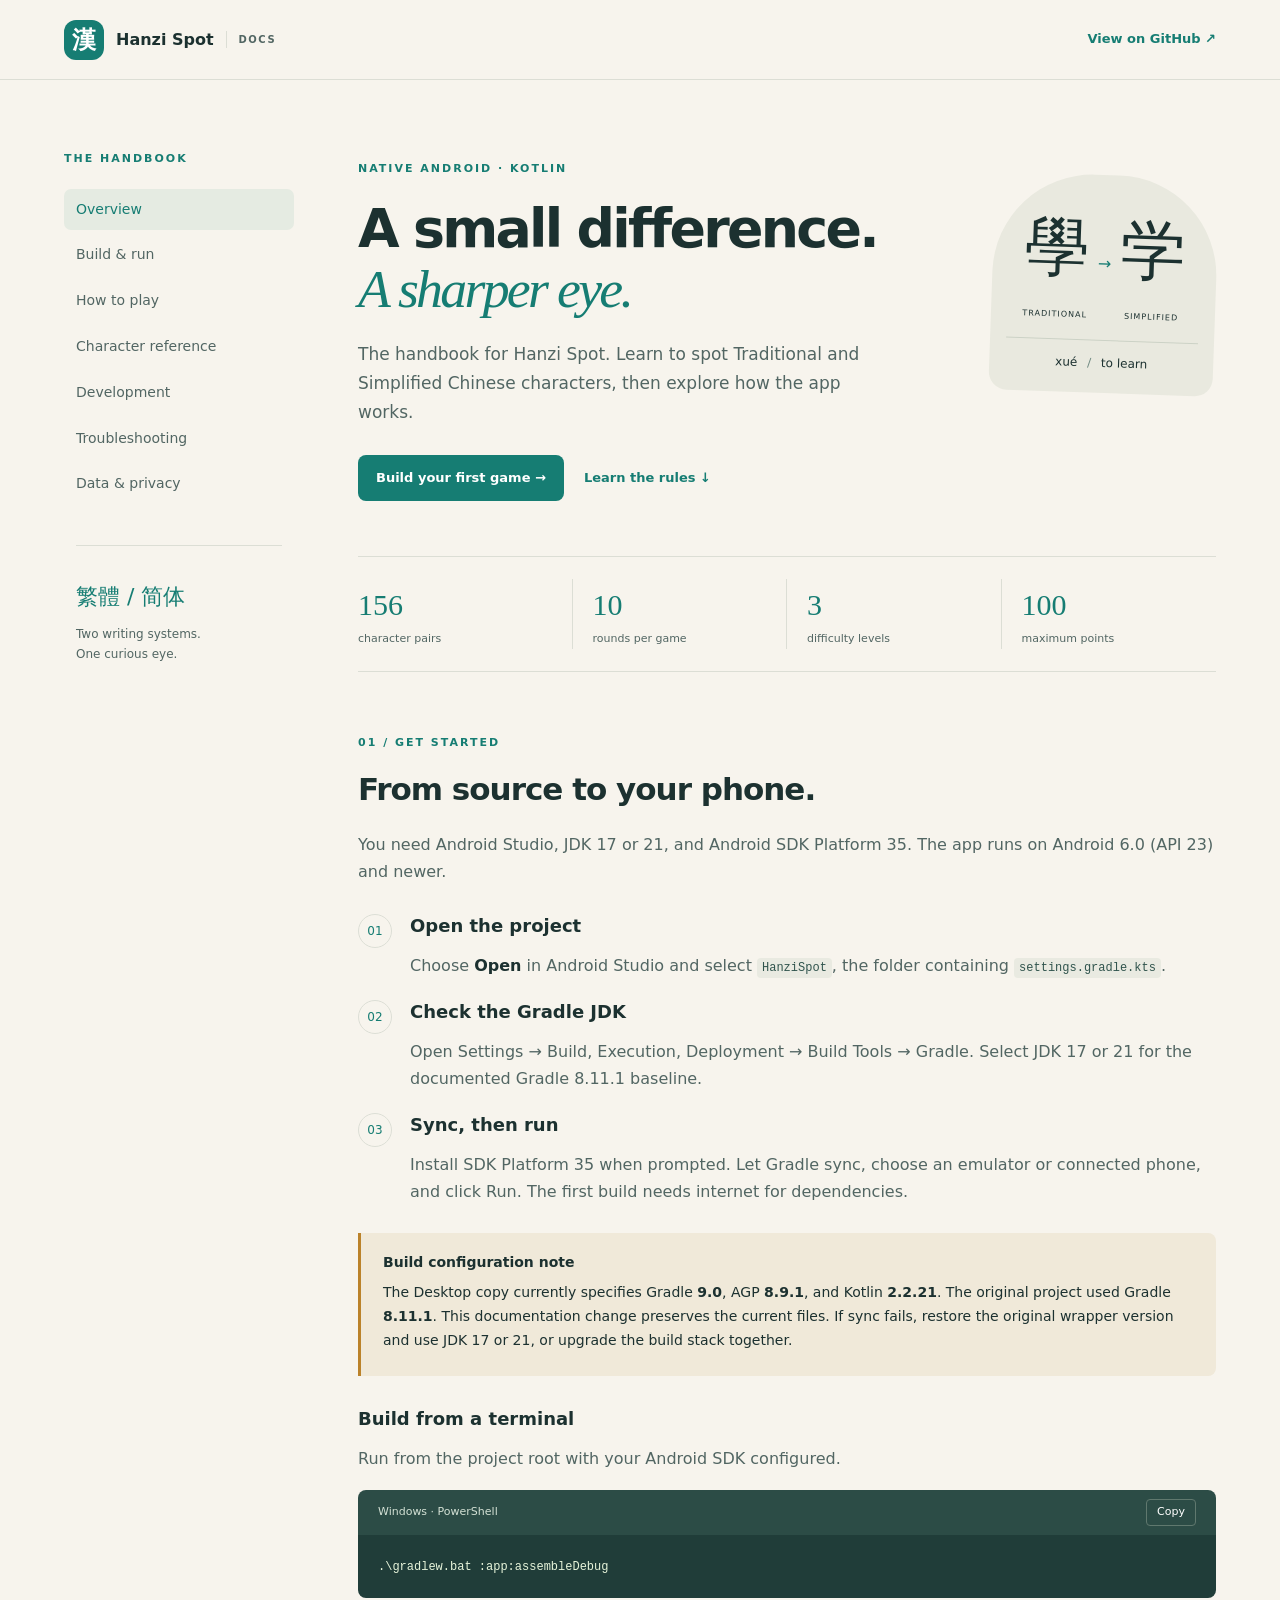
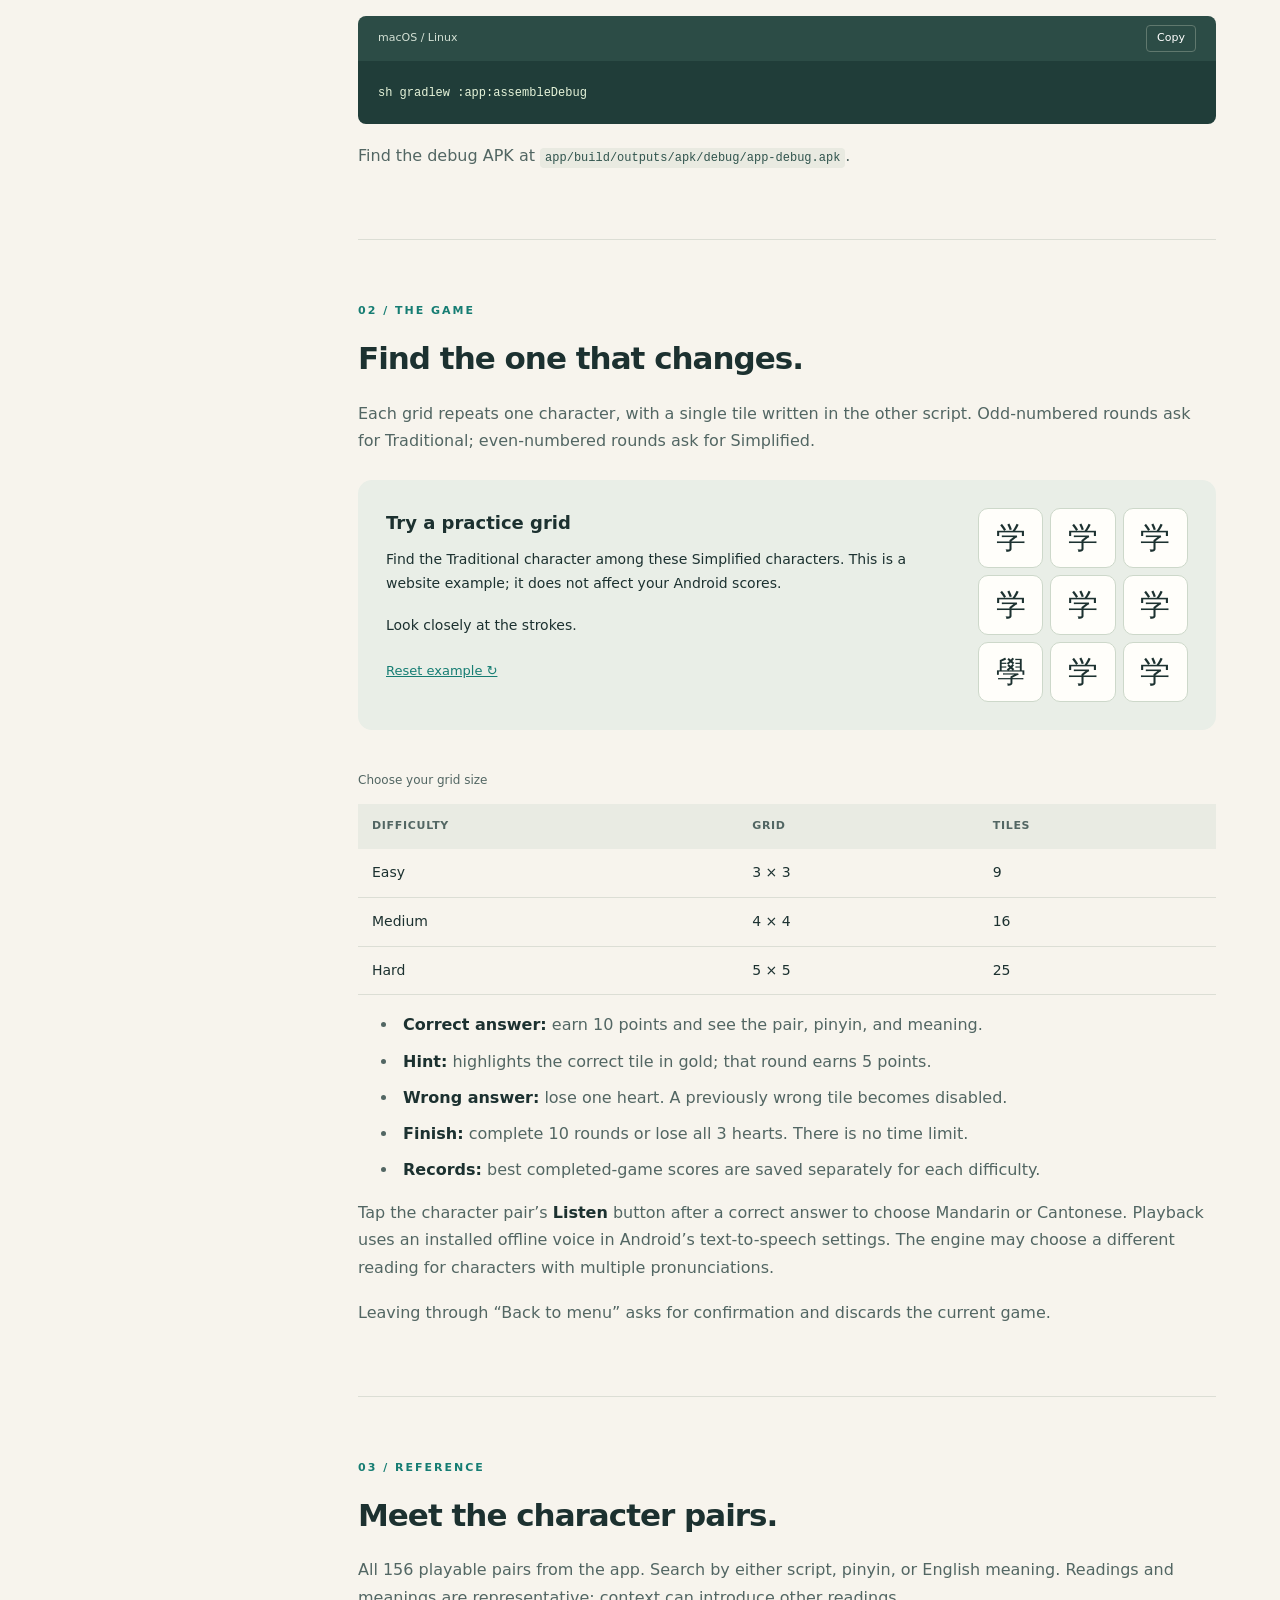
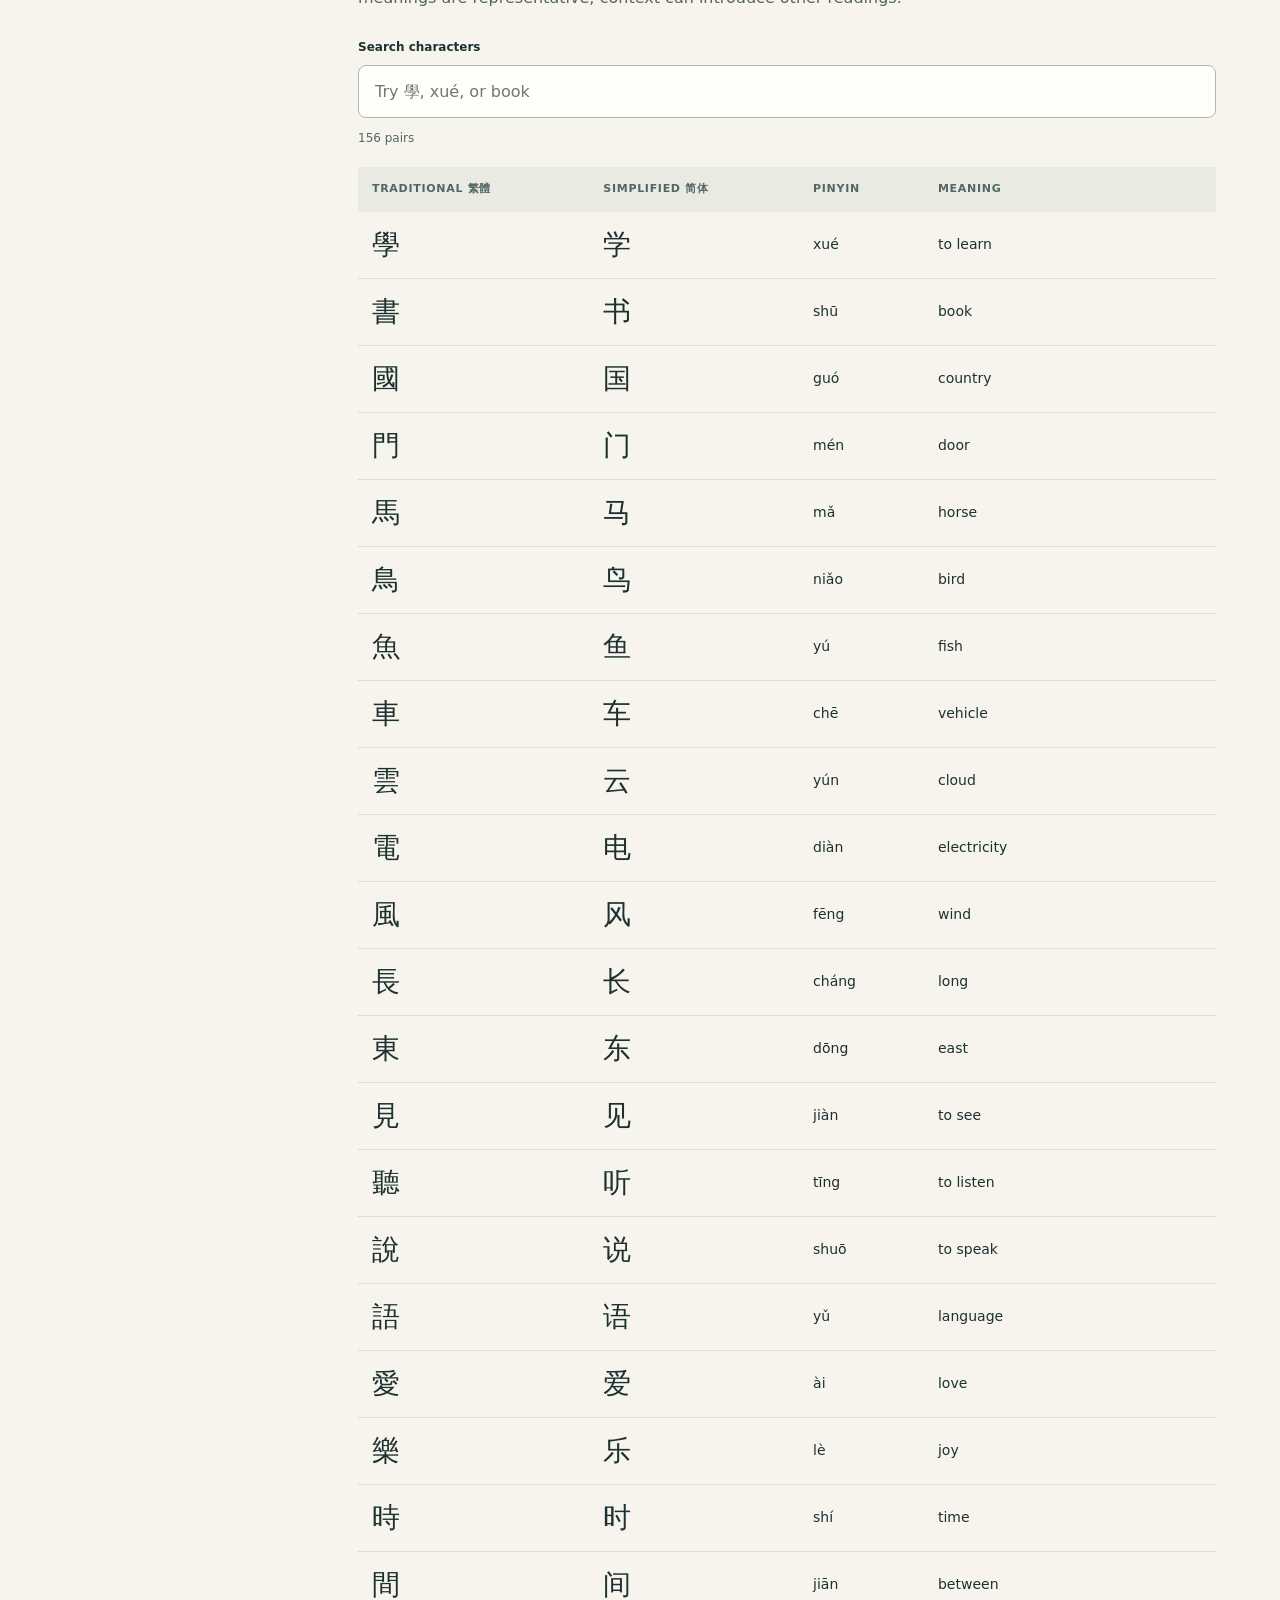
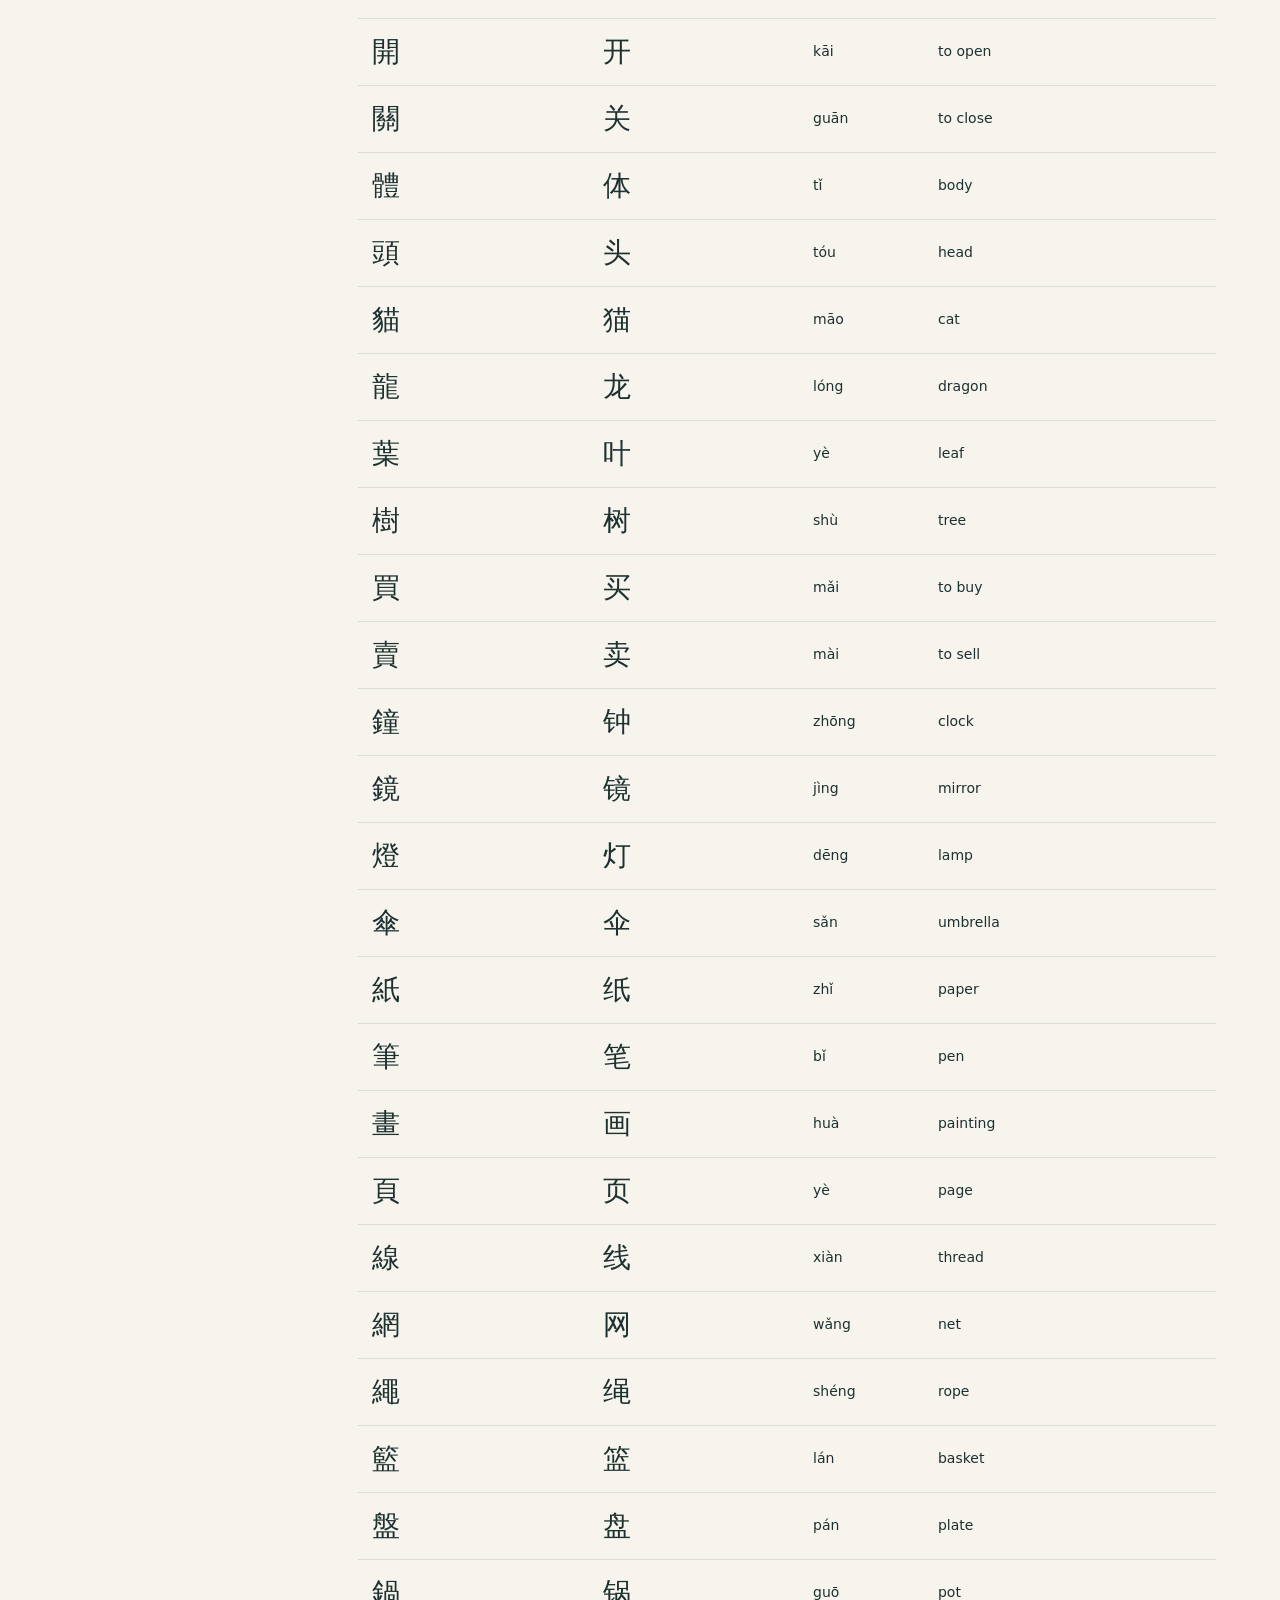
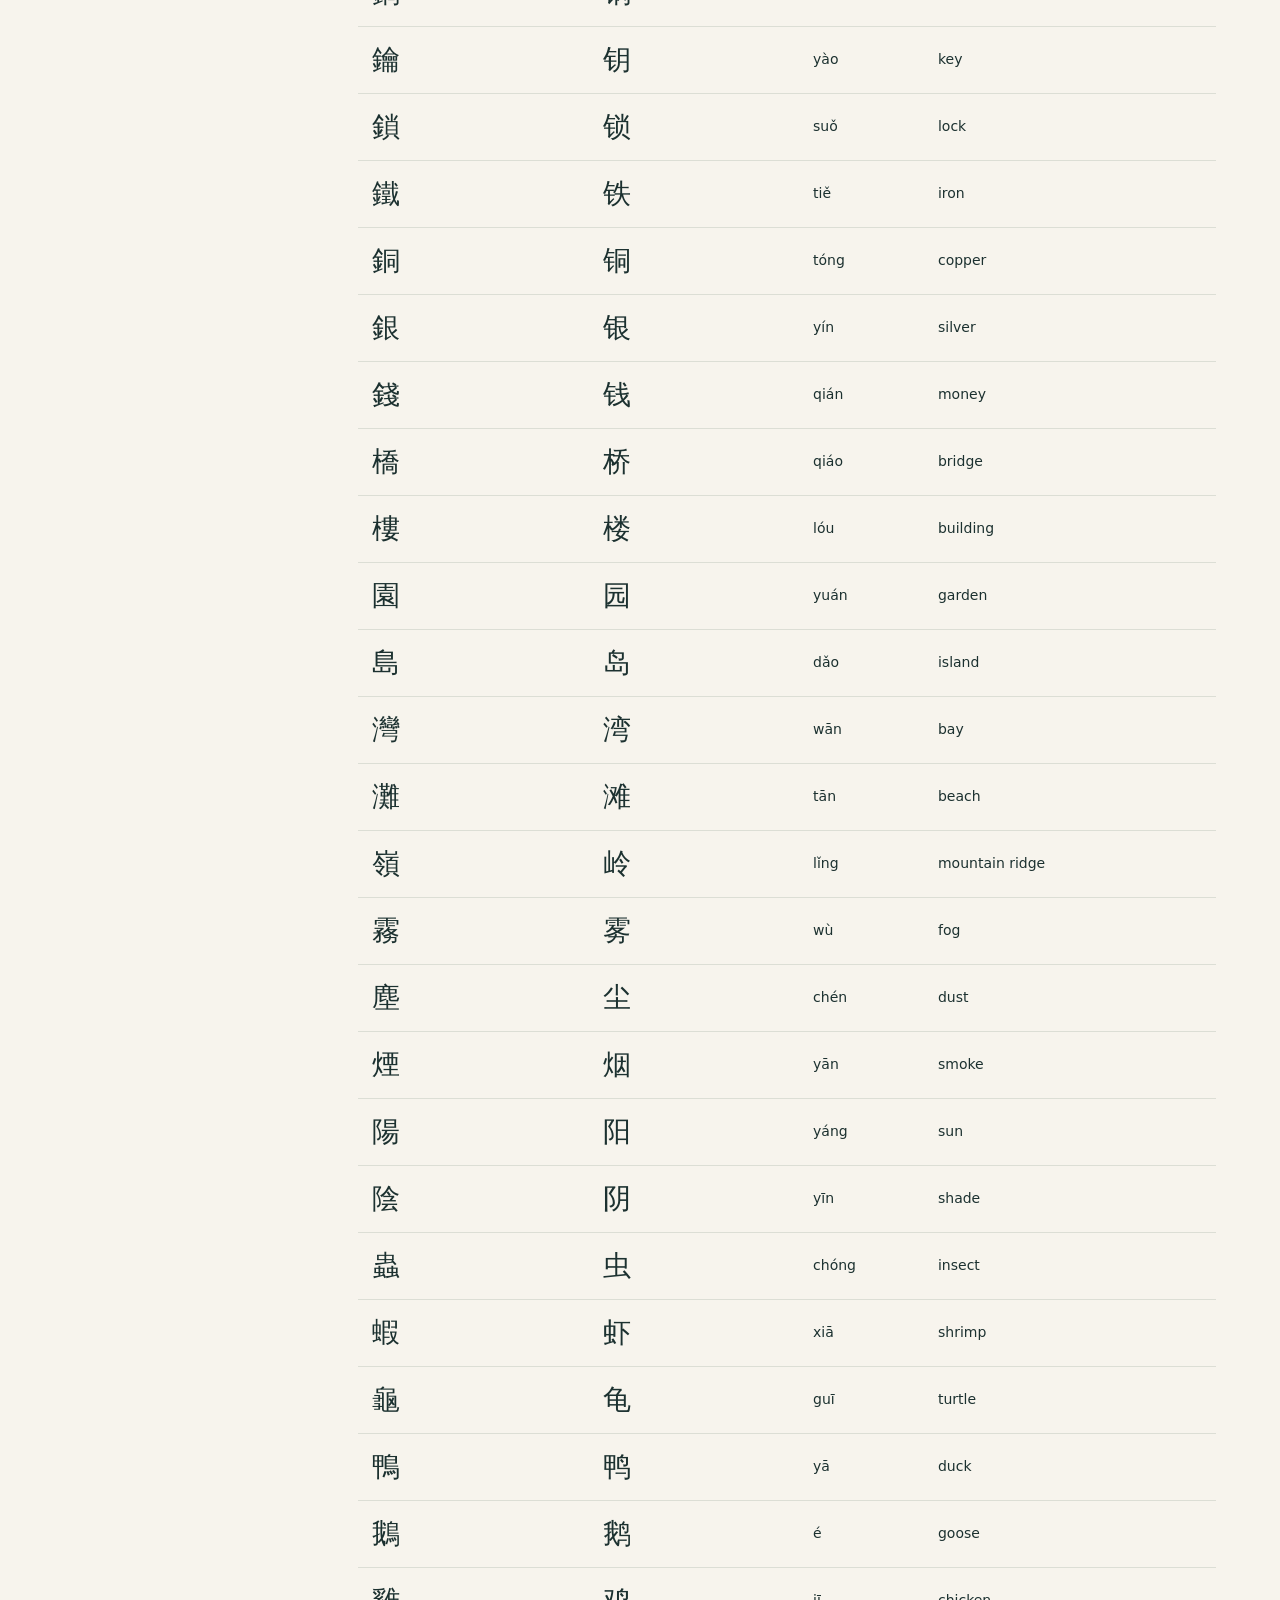
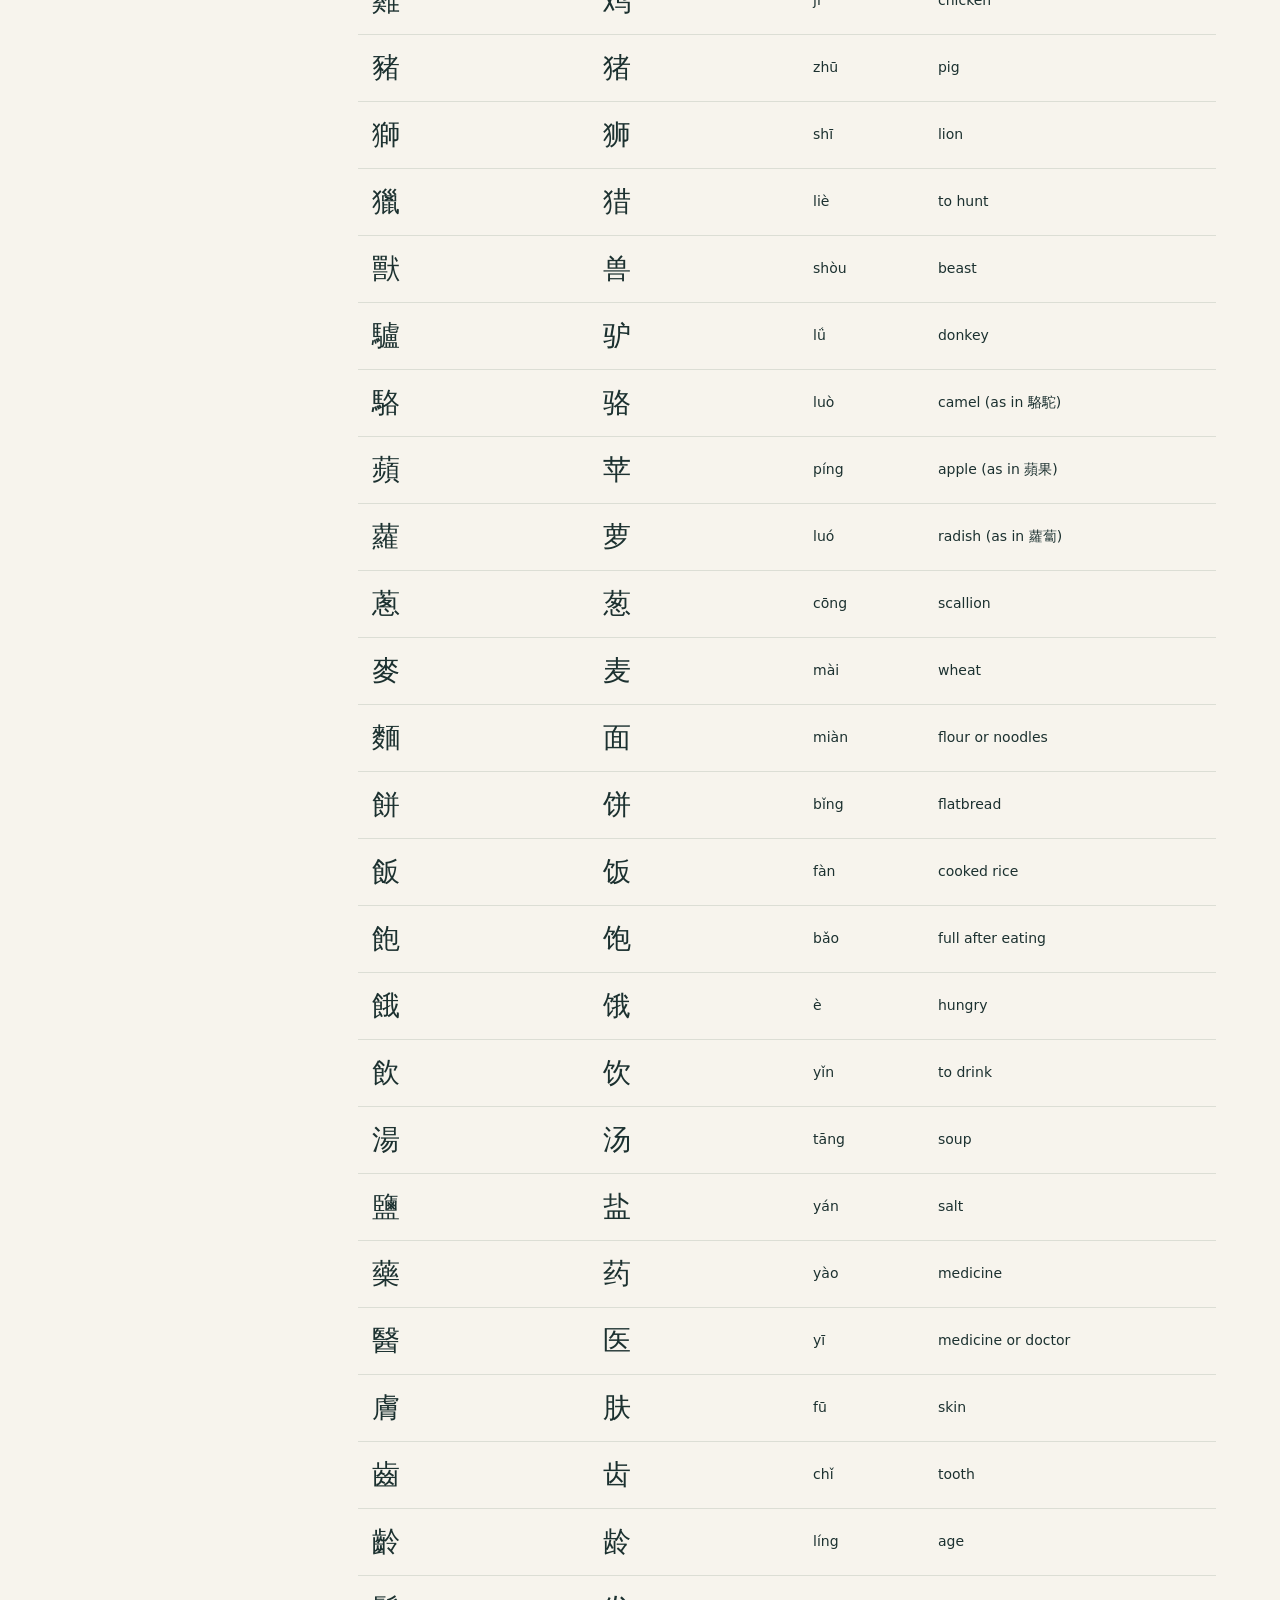
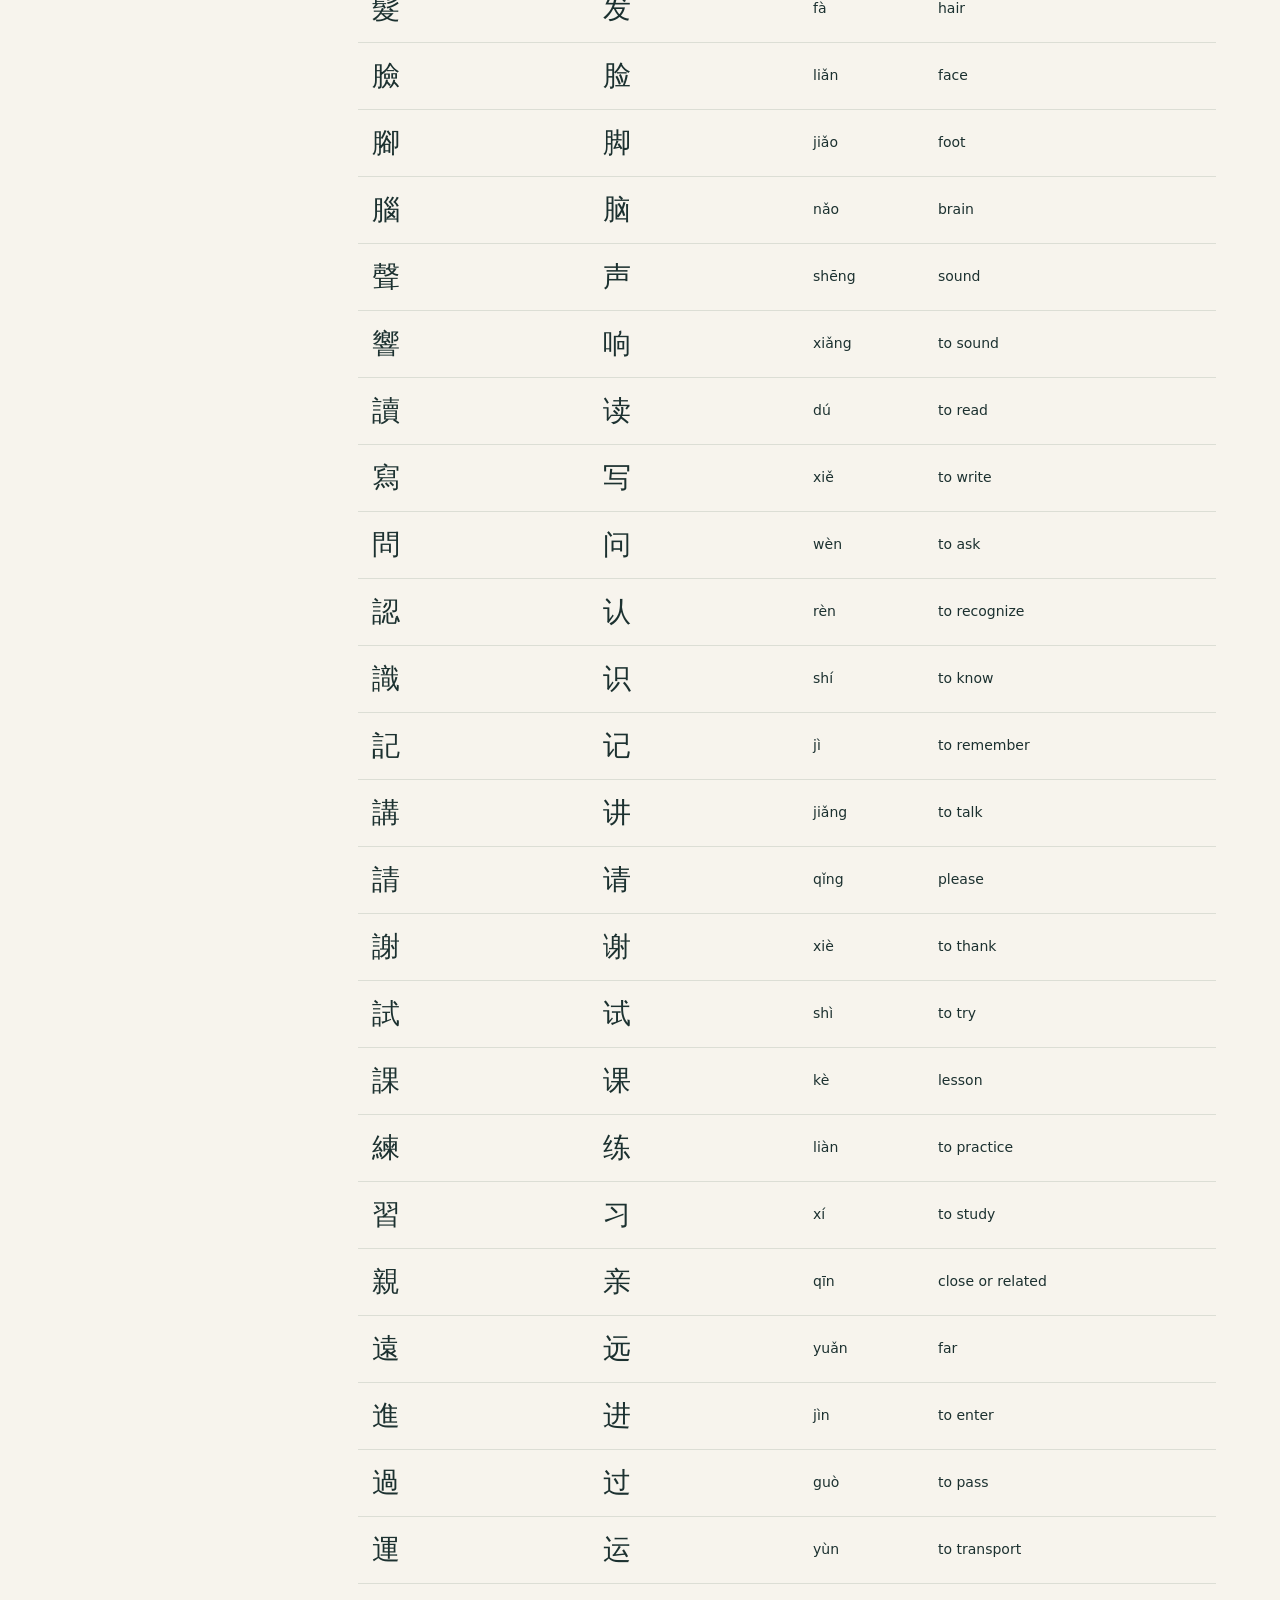
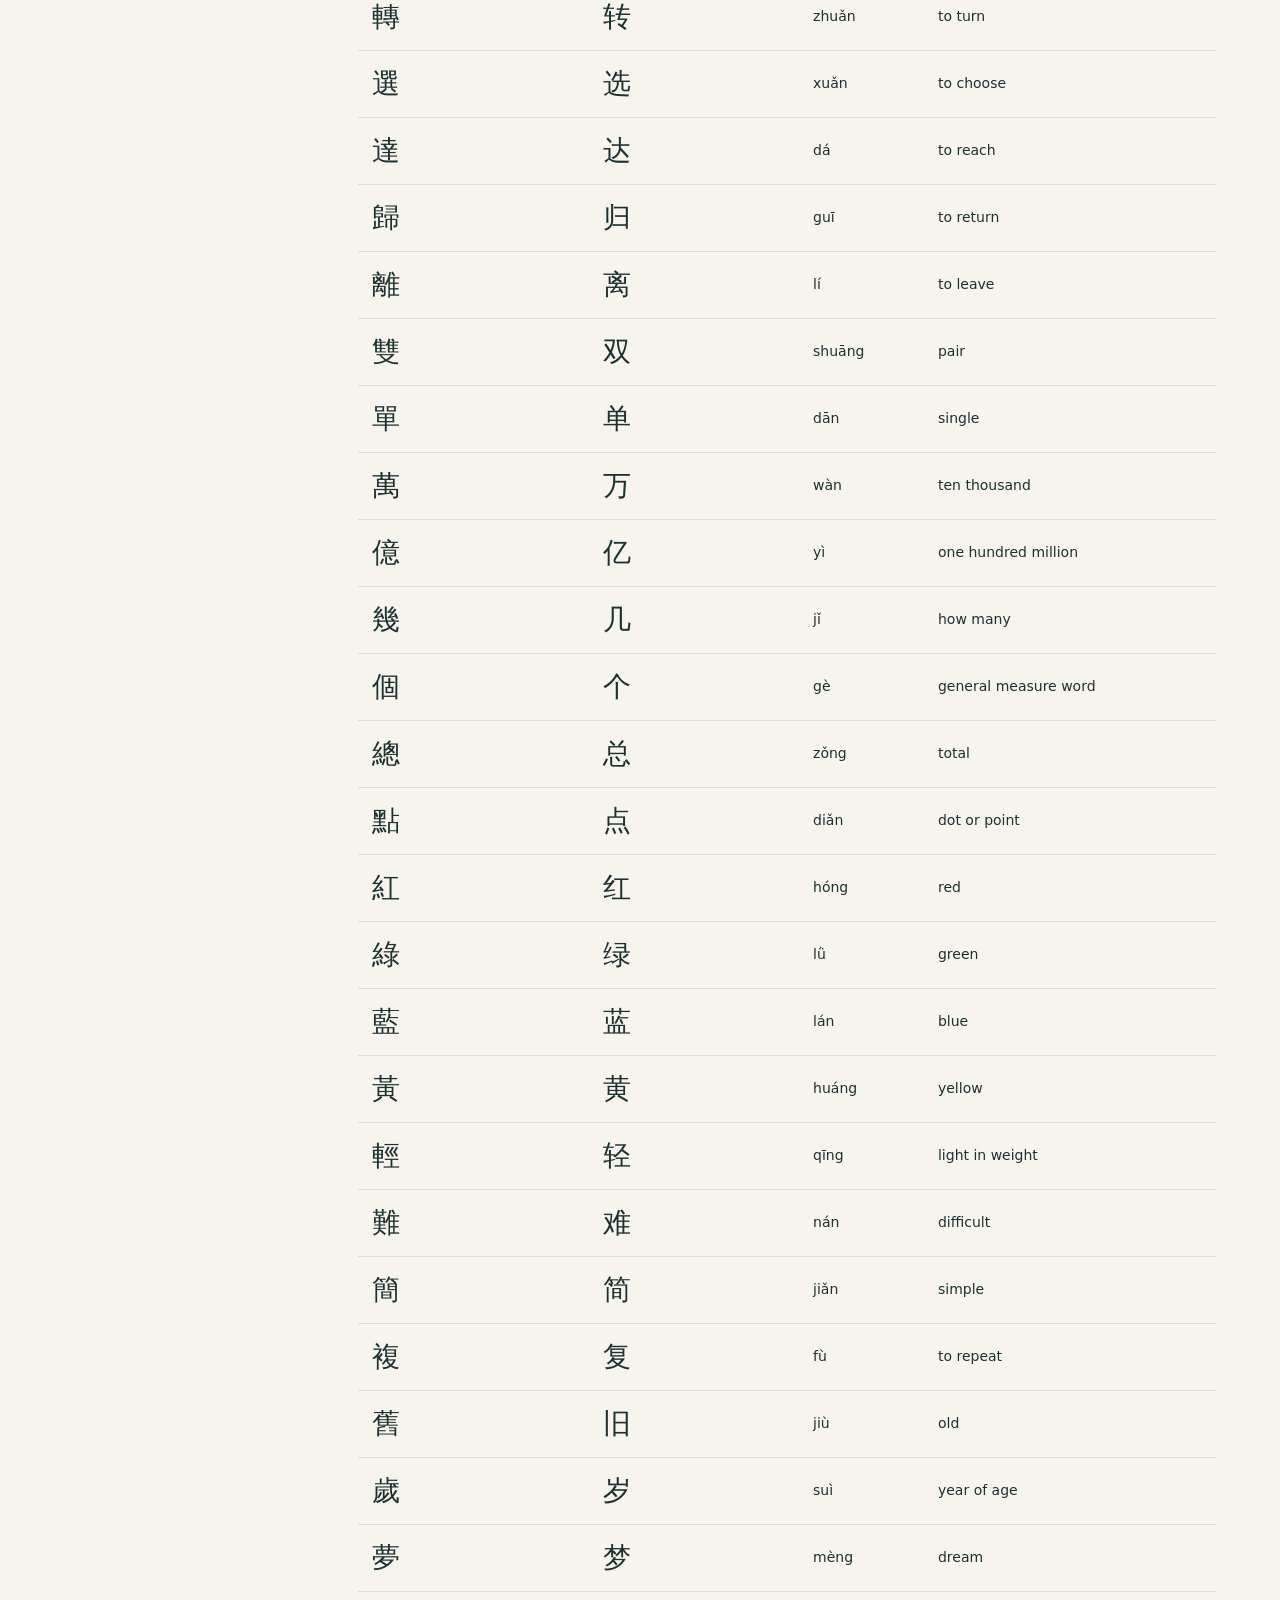
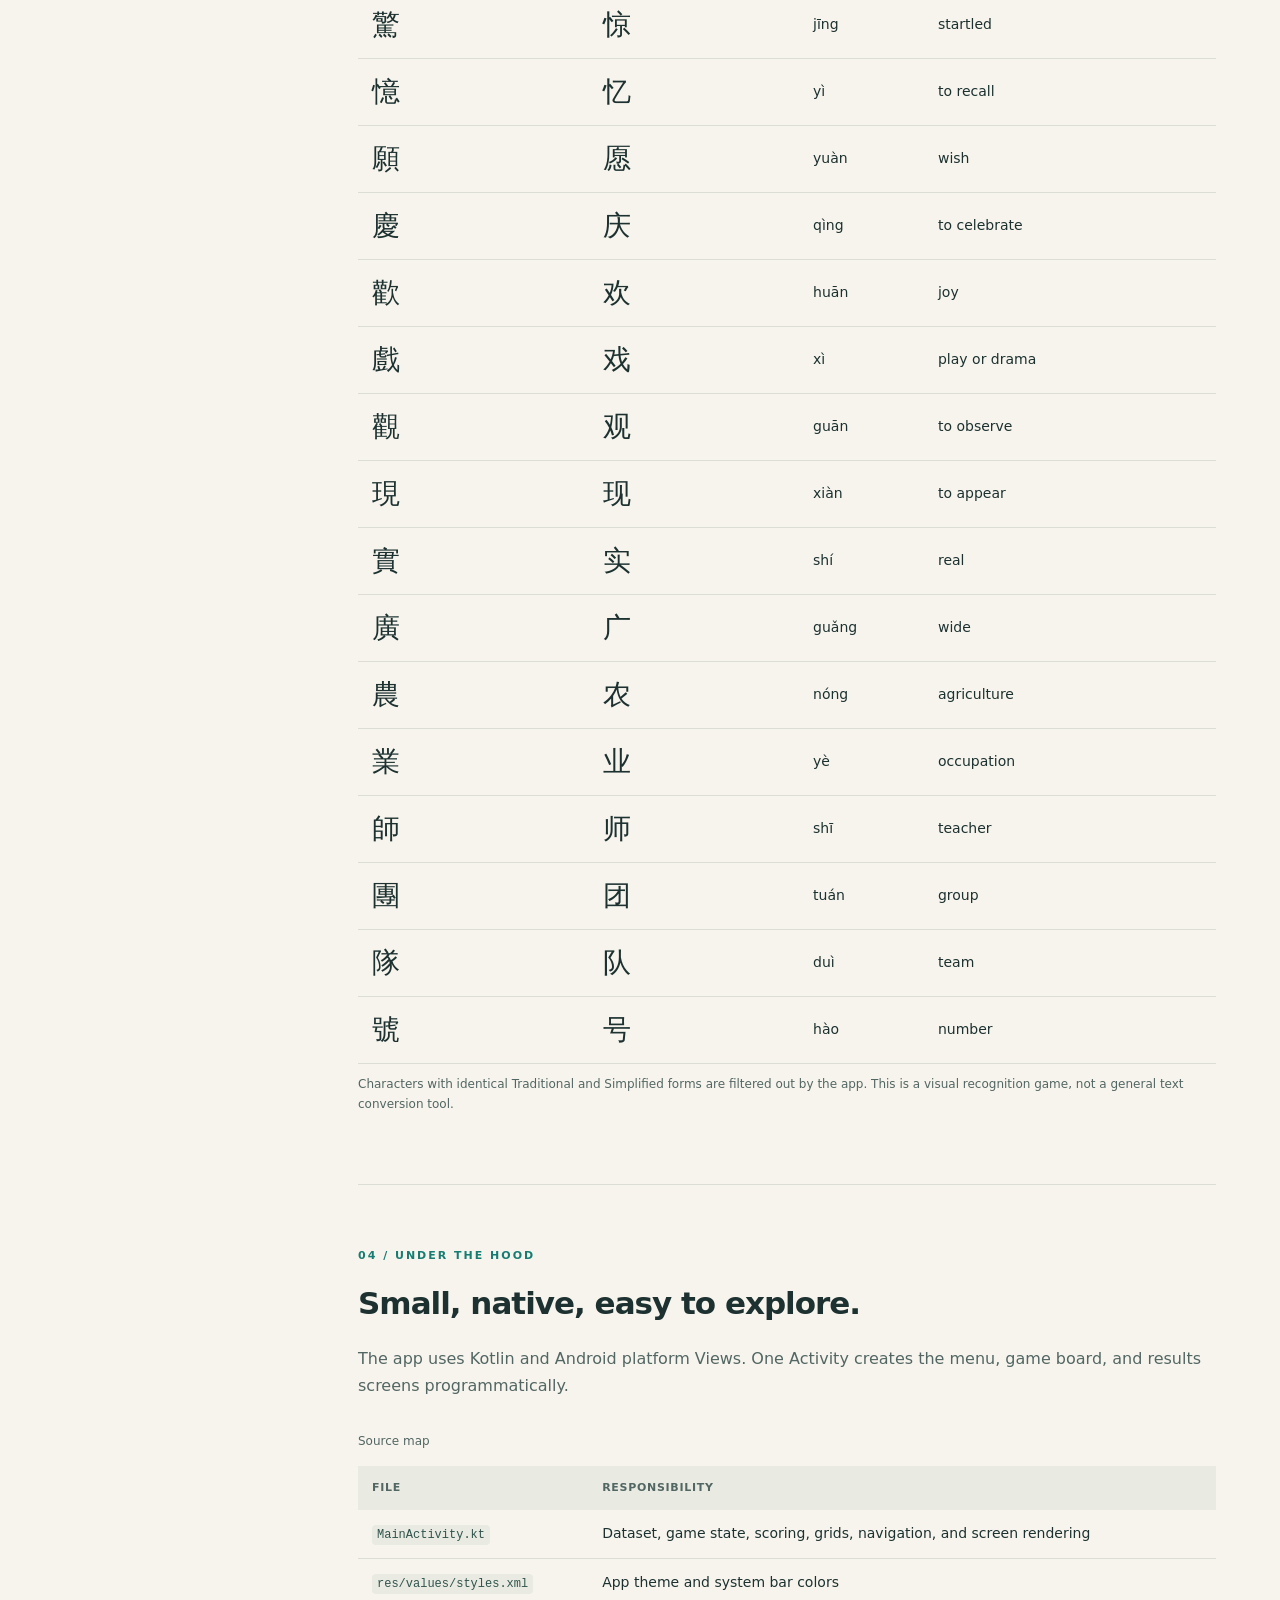
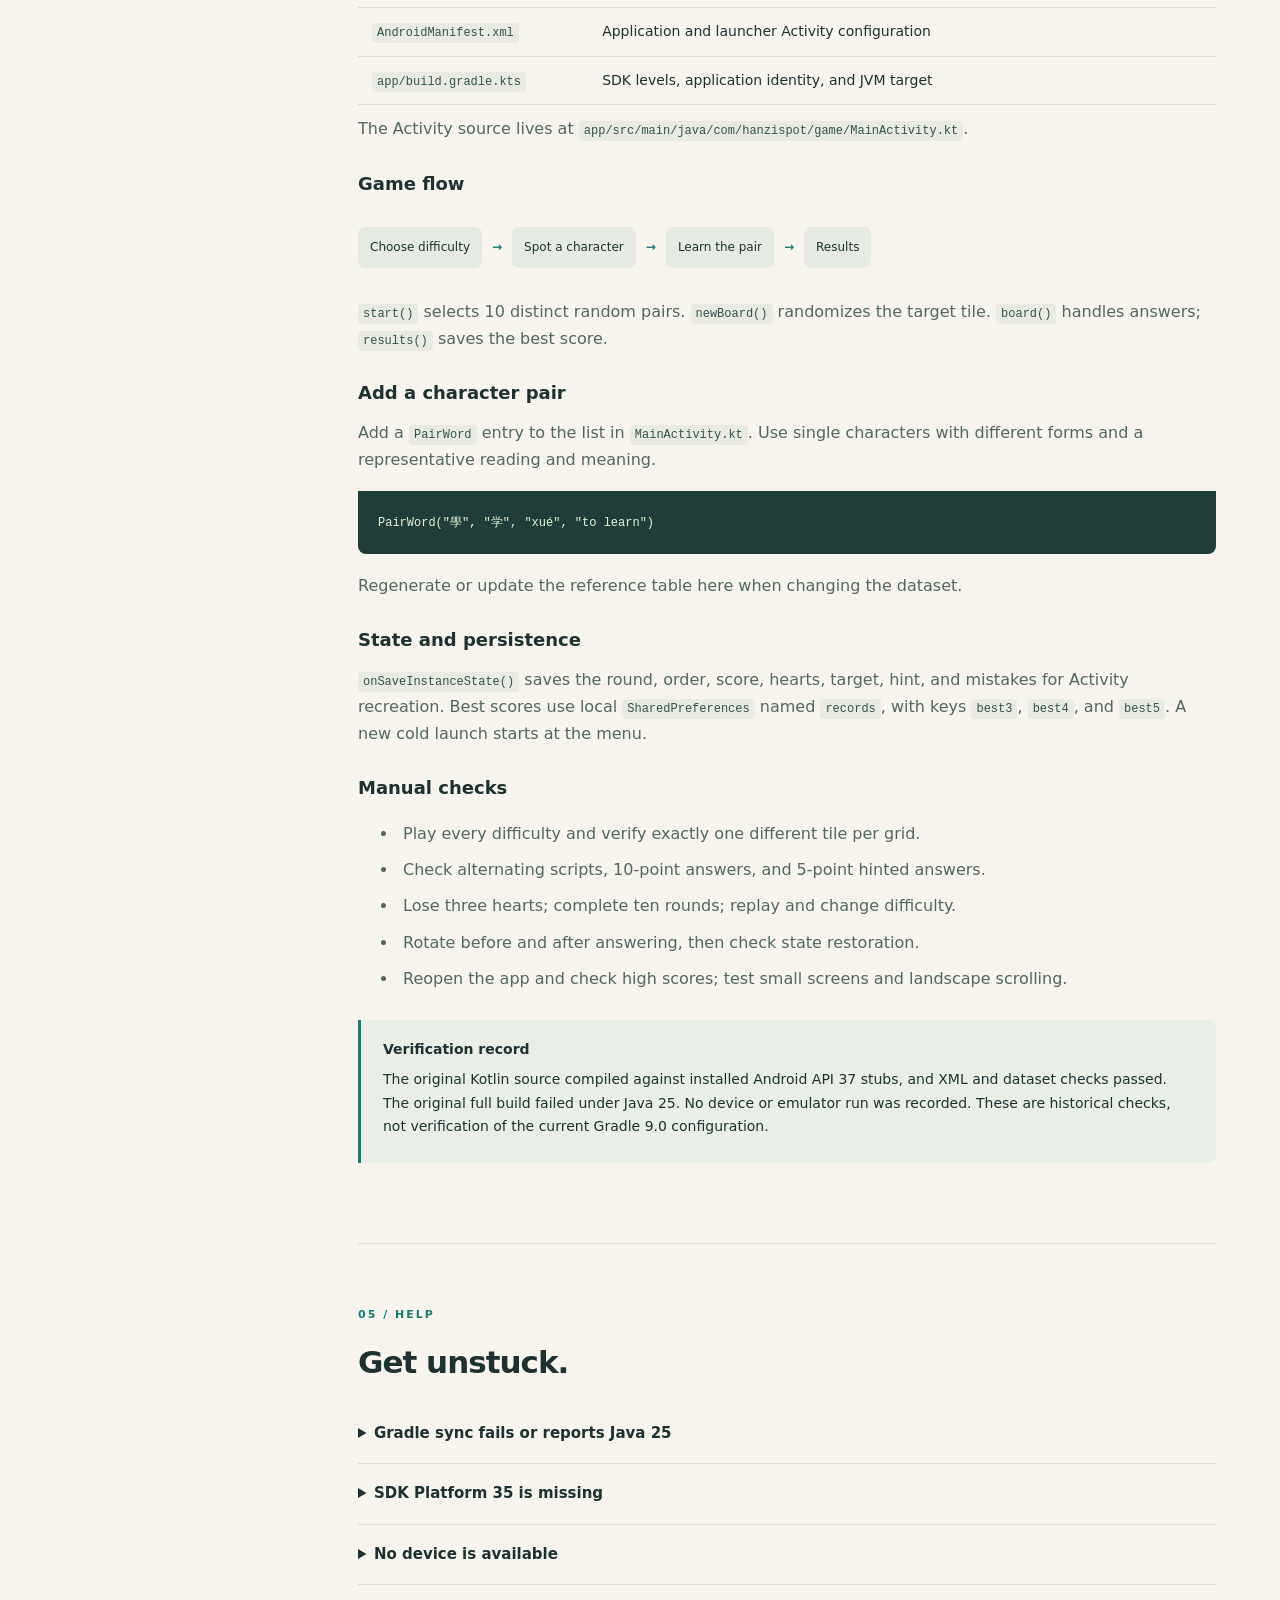
==== doc/index.html @ 934dd6ce "Expand Hanzi vocabulary and add pronunciation playback" ====
<!doctype html>
<html lang="en"><head><meta charset="utf-8"><meta name="viewport" content="width=device-width, initial-scale=1"><meta name="description" content="The Hanzi Spot handbook: play, build, and extend a native Kotlin game for Traditional and Simplified Chinese characters."><meta name="theme-color" content="#167d73"><title>Hanzi Spot · Documentation</title><link rel="icon" href="favicon.svg" type="image/svg+xml"><link rel="stylesheet" href="style.css"><script src="app.js" defer></script></head>
<body><a class="skip" href="#content">Skip to content</a>
<header><a class="brand" href="#overview"><span class="mark" lang="zh">漢</span> Hanzi Spot <span class="tag">DOCS</span></a><a class="github" href="https://github.com/DadCanFace/HanziSpot">View on GitHub ↗</a></header>
<div class="layout"><aside><p class="nav-label">THE HANDBOOK</p><nav aria-label="Documentation"><a href="#overview">Overview</a><a href="#quickstart">Build & run</a><a href="#gameplay">How to play</a><a href="#characters">Character reference</a><a href="#development">Development</a><a href="#troubleshooting">Troubleshooting</a><a href="#privacy">Data & privacy</a></nav><div class="aside-note"><span lang="zh">繁體 / 简体</span><br>Two writing systems.<br>One curious eye.</div></aside>
<main id="content"><section id="overview" class="hero"><p class="eyebrow">NATIVE ANDROID · KOTLIN</p><h1>A small difference.<br><em>A sharper eye.</em></h1><p class="lede">The handbook for Hanzi Spot. Learn to spot Traditional and Simplified Chinese characters, then explore how the app works.</p><div class="actions"><a class="primary" href="#quickstart">Build your first game →</a><a href="#gameplay">Learn the rules ↓</a></div><div class="hero-pair" aria-label="Traditional xue to Simplified xue"><div><span lang="zh-Hant">學</span><small>TRADITIONAL</small></div><b>→</b><div><span lang="zh-Hans">学</span><small>SIMPLIFIED</small></div><p>xué <span> / </span> to learn</p></div></section>
<div class="facts"><div><strong>156</strong><span>character pairs</span></div><div><strong>10</strong><span>rounds per game</span></div><div><strong>3</strong><span>difficulty levels</span></div><div><strong>100</strong><span>maximum points</span></div></div>
<section id="quickstart"><p class="eyebrow">01 / GET STARTED</p><h2>From source to your phone.</h2><p>You need Android Studio, JDK 17 or 21, and Android SDK Platform 35. The app runs on Android 6.0 (API 23) and newer.</p><ol class="steps"><li><h3>Open the project</h3><p>Choose <strong>Open</strong> in Android Studio and select <code>HanziSpot</code>, the folder containing <code>settings.gradle.kts</code>.</p></li><li><h3>Check the Gradle JDK</h3><p>Open Settings → Build, Execution, Deployment → Build Tools → Gradle. Select JDK 17 or 21 for the documented Gradle 8.11.1 baseline.</p></li><li><h3>Sync, then run</h3><p>Install SDK Platform 35 when prompted. Let Gradle sync, choose an emulator or connected phone, and click Run. The first build needs internet for dependencies.</p></li></ol>
<div class="callout"><strong>Build configuration note</strong><p>The Desktop copy currently specifies Gradle <strong>9.0</strong>, AGP <strong>8.9.1</strong>, and Kotlin <strong>2.2.21</strong>. The original project used Gradle <strong>8.11.1</strong>. This documentation change preserves the current files. If sync fails, restore the original wrapper version and use JDK 17 or 21, or upgrade the build stack together.</p></div>
<h3>Build from a terminal</h3><p>Run from the project root with your Android SDK configured.</p><div class="code-head"><span>Windows · PowerShell</span><button class="copy" data-copy=".\gradlew.bat :app:assembleDebug">Copy</button></div><pre><code>.\gradlew.bat :app:assembleDebug</code></pre><div class="code-head"><span>macOS / Linux</span><button class="copy" data-copy="sh gradlew :app:assembleDebug">Copy</button></div><pre><code>sh gradlew :app:assembleDebug</code></pre><p>Find the debug APK at <code>app/build/outputs/apk/debug/app-debug.apk</code>.</p></section>
<section id="gameplay"><p class="eyebrow">02 / THE GAME</p><h2>Find the one that changes.</h2><p>Each grid repeats one character, with a single tile written in the other script. Odd-numbered rounds ask for Traditional; even-numbered rounds ask for Simplified.</p><div class="play-example"><div><h3>Try a practice grid</h3><p>Find the Traditional character among these Simplified characters. This is a website example; it does not affect your Android scores.</p><p id="demo-status" role="status" aria-live="polite">Look closely at the strokes.</p><button id="demo-reset" class="text-button">Reset example ↻</button></div><div id="demo-grid" aria-label="Practice character grid"></div></div>
<div class="table-wrap"><table><caption>Choose your grid size</caption><thead><tr><th>Difficulty</th><th>Grid</th><th>Tiles</th></tr></thead><tbody><tr><td>Easy</td><td>3 × 3</td><td>9</td></tr><tr><td>Medium</td><td>4 × 4</td><td>16</td></tr><tr><td>Hard</td><td>5 × 5</td><td>25</td></tr></tbody></table></div><ul><li><strong>Correct answer:</strong> earn 10 points and see the pair, pinyin, and meaning.</li><li><strong>Hint:</strong> highlights the correct tile in gold; that round earns 5 points.</li><li><strong>Wrong answer:</strong> lose one heart. A previously wrong tile becomes disabled.</li><li><strong>Finish:</strong> complete 10 rounds or lose all 3 hearts. There is no time limit.</li><li><strong>Records:</strong> best completed-game scores are saved separately for each difficulty.</li></ul><p>Tap the character pair’s <strong>Listen</strong> button after a correct answer to choose Mandarin or Cantonese. Playback uses an installed offline voice in Android’s text-to-speech settings. The engine may choose a different reading for characters with multiple pronunciations.</p><p>Leaving through “Back to menu” asks for confirmation and discards the current game.</p></section>
<section id="characters"><p class="eyebrow">03 / REFERENCE</p><h2>Meet the character pairs.</h2><p>All 156 playable pairs from the app. Search by either script, pinyin, or English meaning. Readings and meanings are representative; context can introduce other readings.</p><label class="search-label" for="search">Search characters</label><input type="search" id="search" placeholder="Try 學, xué, or book" autocomplete="off"><p class="result-count" id="result-count" role="status">156 pairs</p><div class="table-wrap"><table id="pair-table"><caption class="sr-only">Playable Traditional and Simplified character pairs</caption><thead><tr><th>Traditional 繁體</th><th>Simplified 简体</th><th>Pinyin</th><th>Meaning</th></tr></thead><tbody><tr><td lang="zh-Hant">學</td><td lang="zh-Hans">学</td><td>xué</td><td>to learn</td></tr>
<tr><td lang="zh-Hant">書</td><td lang="zh-Hans">书</td><td>shū</td><td>book</td></tr>
<tr><td lang="zh-Hant">國</td><td lang="zh-Hans">国</td><td>guó</td><td>country</td></tr>
<tr><td lang="zh-Hant">門</td><td lang="zh-Hans">门</td><td>mén</td><td>door</td></tr>
<tr><td lang="zh-Hant">馬</td><td lang="zh-Hans">马</td><td>mǎ</td><td>horse</td></tr>
<tr><td lang="zh-Hant">鳥</td><td lang="zh-Hans">鸟</td><td>niǎo</td><td>bird</td></tr>
<tr><td lang="zh-Hant">魚</td><td lang="zh-Hans">鱼</td><td>yú</td><td>fish</td></tr>
<tr><td lang="zh-Hant">車</td><td lang="zh-Hans">车</td><td>chē</td><td>vehicle</td></tr>
<tr><td lang="zh-Hant">雲</td><td lang="zh-Hans">云</td><td>yún</td><td>cloud</td></tr>
<tr><td lang="zh-Hant">電</td><td lang="zh-Hans">电</td><td>diàn</td><td>electricity</td></tr>
<tr><td lang="zh-Hant">風</td><td lang="zh-Hans">风</td><td>fēng</td><td>wind</td></tr>
<tr><td lang="zh-Hant">長</td><td lang="zh-Hans">长</td><td>cháng</td><td>long</td></tr>
<tr><td lang="zh-Hant">東</td><td lang="zh-Hans">东</td><td>dōng</td><td>east</td></tr>
<tr><td lang="zh-Hant">見</td><td lang="zh-Hans">见</td><td>jiàn</td><td>to see</td></tr>
<tr><td lang="zh-Hant">聽</td><td lang="zh-Hans">听</td><td>tīng</td><td>to listen</td></tr>
<tr><td lang="zh-Hant">說</td><td lang="zh-Hans">说</td><td>shuō</td><td>to speak</td></tr>
<tr><td lang="zh-Hant">語</td><td lang="zh-Hans">语</td><td>yǔ</td><td>language</td></tr>
<tr><td lang="zh-Hant">愛</td><td lang="zh-Hans">爱</td><td>ài</td><td>love</td></tr>
<tr><td lang="zh-Hant">樂</td><td lang="zh-Hans">乐</td><td>lè</td><td>joy</td></tr>
<tr><td lang="zh-Hant">時</td><td lang="zh-Hans">时</td><td>shí</td><td>time</td></tr>
<tr><td lang="zh-Hant">間</td><td lang="zh-Hans">间</td><td>jiān</td><td>between</td></tr>
<tr><td lang="zh-Hant">開</td><td lang="zh-Hans">开</td><td>kāi</td><td>to open</td></tr>
<tr><td lang="zh-Hant">關</td><td lang="zh-Hans">关</td><td>guān</td><td>to close</td></tr>
<tr><td lang="zh-Hant">體</td><td lang="zh-Hans">体</td><td>tǐ</td><td>body</td></tr>
<tr><td lang="zh-Hant">頭</td><td lang="zh-Hans">头</td><td>tóu</td><td>head</td></tr>
<tr><td lang="zh-Hant">貓</td><td lang="zh-Hans">猫</td><td>māo</td><td>cat</td></tr>
<tr><td lang="zh-Hant">龍</td><td lang="zh-Hans">龙</td><td>lóng</td><td>dragon</td></tr>
<tr><td lang="zh-Hant">葉</td><td lang="zh-Hans">叶</td><td>yè</td><td>leaf</td></tr>
<tr><td lang="zh-Hant">樹</td><td lang="zh-Hans">树</td><td>shù</td><td>tree</td></tr>
<tr><td lang="zh-Hant">買</td><td lang="zh-Hans">买</td><td>mǎi</td><td>to buy</td></tr>
<tr><td lang="zh-Hant">賣</td><td lang="zh-Hans">卖</td><td>mài</td><td>to sell</td></tr>
<tr><td lang="zh-Hant">鐘</td><td lang="zh-Hans">钟</td><td>zhōng</td><td>clock</td></tr>
<tr><td lang="zh-Hant">鏡</td><td lang="zh-Hans">镜</td><td>jìng</td><td>mirror</td></tr>
<tr><td lang="zh-Hant">燈</td><td lang="zh-Hans">灯</td><td>dēng</td><td>lamp</td></tr>
<tr><td lang="zh-Hant">傘</td><td lang="zh-Hans">伞</td><td>sǎn</td><td>umbrella</td></tr>
<tr><td lang="zh-Hant">紙</td><td lang="zh-Hans">纸</td><td>zhǐ</td><td>paper</td></tr>
<tr><td lang="zh-Hant">筆</td><td lang="zh-Hans">笔</td><td>bǐ</td><td>pen</td></tr>
<tr><td lang="zh-Hant">畫</td><td lang="zh-Hans">画</td><td>huà</td><td>painting</td></tr>
<tr><td lang="zh-Hant">頁</td><td lang="zh-Hans">页</td><td>yè</td><td>page</td></tr>
<tr><td lang="zh-Hant">線</td><td lang="zh-Hans">线</td><td>xiàn</td><td>thread</td></tr>
<tr><td lang="zh-Hant">網</td><td lang="zh-Hans">网</td><td>wǎng</td><td>net</td></tr>
<tr><td lang="zh-Hant">繩</td><td lang="zh-Hans">绳</td><td>shéng</td><td>rope</td></tr>
<tr><td lang="zh-Hant">籃</td><td lang="zh-Hans">篮</td><td>lán</td><td>basket</td></tr>
<tr><td lang="zh-Hant">盤</td><td lang="zh-Hans">盘</td><td>pán</td><td>plate</td></tr>
<tr><td lang="zh-Hant">鍋</td><td lang="zh-Hans">锅</td><td>guō</td><td>pot</td></tr>
<tr><td lang="zh-Hant">鑰</td><td lang="zh-Hans">钥</td><td>yào</td><td>key</td></tr>
<tr><td lang="zh-Hant">鎖</td><td lang="zh-Hans">锁</td><td>suǒ</td><td>lock</td></tr>
<tr><td lang="zh-Hant">鐵</td><td lang="zh-Hans">铁</td><td>tiě</td><td>iron</td></tr>
<tr><td lang="zh-Hant">銅</td><td lang="zh-Hans">铜</td><td>tóng</td><td>copper</td></tr>
<tr><td lang="zh-Hant">銀</td><td lang="zh-Hans">银</td><td>yín</td><td>silver</td></tr>
<tr><td lang="zh-Hant">錢</td><td lang="zh-Hans">钱</td><td>qián</td><td>money</td></tr>
<tr><td lang="zh-Hant">橋</td><td lang="zh-Hans">桥</td><td>qiáo</td><td>bridge</td></tr>
<tr><td lang="zh-Hant">樓</td><td lang="zh-Hans">楼</td><td>lóu</td><td>building</td></tr>
<tr><td lang="zh-Hant">園</td><td lang="zh-Hans">园</td><td>yuán</td><td>garden</td></tr>
<tr><td lang="zh-Hant">島</td><td lang="zh-Hans">岛</td><td>dǎo</td><td>island</td></tr>
<tr><td lang="zh-Hant">灣</td><td lang="zh-Hans">湾</td><td>wān</td><td>bay</td></tr>
<tr><td lang="zh-Hant">灘</td><td lang="zh-Hans">滩</td><td>tān</td><td>beach</td></tr>
<tr><td lang="zh-Hant">嶺</td><td lang="zh-Hans">岭</td><td>lǐng</td><td>mountain ridge</td></tr>
<tr><td lang="zh-Hant">霧</td><td lang="zh-Hans">雾</td><td>wù</td><td>fog</td></tr>
<tr><td lang="zh-Hant">塵</td><td lang="zh-Hans">尘</td><td>chén</td><td>dust</td></tr>
<tr><td lang="zh-Hant">煙</td><td lang="zh-Hans">烟</td><td>yān</td><td>smoke</td></tr>
<tr><td lang="zh-Hant">陽</td><td lang="zh-Hans">阳</td><td>yáng</td><td>sun</td></tr>
<tr><td lang="zh-Hant">陰</td><td lang="zh-Hans">阴</td><td>yīn</td><td>shade</td></tr>
<tr><td lang="zh-Hant">蟲</td><td lang="zh-Hans">虫</td><td>chóng</td><td>insect</td></tr>
<tr><td lang="zh-Hant">蝦</td><td lang="zh-Hans">虾</td><td>xiā</td><td>shrimp</td></tr>
<tr><td lang="zh-Hant">龜</td><td lang="zh-Hans">龟</td><td>guī</td><td>turtle</td></tr>
<tr><td lang="zh-Hant">鴨</td><td lang="zh-Hans">鸭</td><td>yā</td><td>duck</td></tr>
<tr><td lang="zh-Hant">鵝</td><td lang="zh-Hans">鹅</td><td>é</td><td>goose</td></tr>
<tr><td lang="zh-Hant">雞</td><td lang="zh-Hans">鸡</td><td>jī</td><td>chicken</td></tr>
<tr><td lang="zh-Hant">豬</td><td lang="zh-Hans">猪</td><td>zhū</td><td>pig</td></tr>
<tr><td lang="zh-Hant">獅</td><td lang="zh-Hans">狮</td><td>shī</td><td>lion</td></tr>
<tr><td lang="zh-Hant">獵</td><td lang="zh-Hans">猎</td><td>liè</td><td>to hunt</td></tr>
<tr><td lang="zh-Hant">獸</td><td lang="zh-Hans">兽</td><td>shòu</td><td>beast</td></tr>
<tr><td lang="zh-Hant">驢</td><td lang="zh-Hans">驴</td><td>lǘ</td><td>donkey</td></tr>
<tr><td lang="zh-Hant">駱</td><td lang="zh-Hans">骆</td><td>luò</td><td>camel (as in 駱駝)</td></tr>
<tr><td lang="zh-Hant">蘋</td><td lang="zh-Hans">苹</td><td>píng</td><td>apple (as in 蘋果)</td></tr>
<tr><td lang="zh-Hant">蘿</td><td lang="zh-Hans">萝</td><td>luó</td><td>radish (as in 蘿蔔)</td></tr>
<tr><td lang="zh-Hant">蔥</td><td lang="zh-Hans">葱</td><td>cōng</td><td>scallion</td></tr>
<tr><td lang="zh-Hant">麥</td><td lang="zh-Hans">麦</td><td>mài</td><td>wheat</td></tr>
<tr><td lang="zh-Hant">麵</td><td lang="zh-Hans">面</td><td>miàn</td><td>flour or noodles</td></tr>
<tr><td lang="zh-Hant">餅</td><td lang="zh-Hans">饼</td><td>bǐng</td><td>flatbread</td></tr>
<tr><td lang="zh-Hant">飯</td><td lang="zh-Hans">饭</td><td>fàn</td><td>cooked rice</td></tr>
<tr><td lang="zh-Hant">飽</td><td lang="zh-Hans">饱</td><td>bǎo</td><td>full after eating</td></tr>
<tr><td lang="zh-Hant">餓</td><td lang="zh-Hans">饿</td><td>è</td><td>hungry</td></tr>
<tr><td lang="zh-Hant">飲</td><td lang="zh-Hans">饮</td><td>yǐn</td><td>to drink</td></tr>
<tr><td lang="zh-Hant">湯</td><td lang="zh-Hans">汤</td><td>tāng</td><td>soup</td></tr>
<tr><td lang="zh-Hant">鹽</td><td lang="zh-Hans">盐</td><td>yán</td><td>salt</td></tr>
<tr><td lang="zh-Hant">藥</td><td lang="zh-Hans">药</td><td>yào</td><td>medicine</td></tr>
<tr><td lang="zh-Hant">醫</td><td lang="zh-Hans">医</td><td>yī</td><td>medicine or doctor</td></tr>
<tr><td lang="zh-Hant">膚</td><td lang="zh-Hans">肤</td><td>fū</td><td>skin</td></tr>
<tr><td lang="zh-Hant">齒</td><td lang="zh-Hans">齿</td><td>chǐ</td><td>tooth</td></tr>
<tr><td lang="zh-Hant">齡</td><td lang="zh-Hans">龄</td><td>líng</td><td>age</td></tr>
<tr><td lang="zh-Hant">髮</td><td lang="zh-Hans">发</td><td>fà</td><td>hair</td></tr>
<tr><td lang="zh-Hant">臉</td><td lang="zh-Hans">脸</td><td>liǎn</td><td>face</td></tr>
<tr><td lang="zh-Hant">腳</td><td lang="zh-Hans">脚</td><td>jiǎo</td><td>foot</td></tr>
<tr><td lang="zh-Hant">腦</td><td lang="zh-Hans">脑</td><td>nǎo</td><td>brain</td></tr>
<tr><td lang="zh-Hant">聲</td><td lang="zh-Hans">声</td><td>shēng</td><td>sound</td></tr>
<tr><td lang="zh-Hant">響</td><td lang="zh-Hans">响</td><td>xiǎng</td><td>to sound</td></tr>
<tr><td lang="zh-Hant">讀</td><td lang="zh-Hans">读</td><td>dú</td><td>to read</td></tr>
<tr><td lang="zh-Hant">寫</td><td lang="zh-Hans">写</td><td>xiě</td><td>to write</td></tr>
<tr><td lang="zh-Hant">問</td><td lang="zh-Hans">问</td><td>wèn</td><td>to ask</td></tr>
<tr><td lang="zh-Hant">認</td><td lang="zh-Hans">认</td><td>rèn</td><td>to recognize</td></tr>
<tr><td lang="zh-Hant">識</td><td lang="zh-Hans">识</td><td>shí</td><td>to know</td></tr>
<tr><td lang="zh-Hant">記</td><td lang="zh-Hans">记</td><td>jì</td><td>to remember</td></tr>
<tr><td lang="zh-Hant">講</td><td lang="zh-Hans">讲</td><td>jiǎng</td><td>to talk</td></tr>
<tr><td lang="zh-Hant">請</td><td lang="zh-Hans">请</td><td>qǐng</td><td>please</td></tr>
<tr><td lang="zh-Hant">謝</td><td lang="zh-Hans">谢</td><td>xiè</td><td>to thank</td></tr>
<tr><td lang="zh-Hant">試</td><td lang="zh-Hans">试</td><td>shì</td><td>to try</td></tr>
<tr><td lang="zh-Hant">課</td><td lang="zh-Hans">课</td><td>kè</td><td>lesson</td></tr>
<tr><td lang="zh-Hant">練</td><td lang="zh-Hans">练</td><td>liàn</td><td>to practice</td></tr>
<tr><td lang="zh-Hant">習</td><td lang="zh-Hans">习</td><td>xí</td><td>to study</td></tr>
<tr><td lang="zh-Hant">親</td><td lang="zh-Hans">亲</td><td>qīn</td><td>close or related</td></tr>
<tr><td lang="zh-Hant">遠</td><td lang="zh-Hans">远</td><td>yuǎn</td><td>far</td></tr>
<tr><td lang="zh-Hant">進</td><td lang="zh-Hans">进</td><td>jìn</td><td>to enter</td></tr>
<tr><td lang="zh-Hant">過</td><td lang="zh-Hans">过</td><td>guò</td><td>to pass</td></tr>
<tr><td lang="zh-Hant">運</td><td lang="zh-Hans">运</td><td>yùn</td><td>to transport</td></tr>
<tr><td lang="zh-Hant">轉</td><td lang="zh-Hans">转</td><td>zhuǎn</td><td>to turn</td></tr>
<tr><td lang="zh-Hant">選</td><td lang="zh-Hans">选</td><td>xuǎn</td><td>to choose</td></tr>
<tr><td lang="zh-Hant">達</td><td lang="zh-Hans">达</td><td>dá</td><td>to reach</td></tr>
<tr><td lang="zh-Hant">歸</td><td lang="zh-Hans">归</td><td>guī</td><td>to return</td></tr>
<tr><td lang="zh-Hant">離</td><td lang="zh-Hans">离</td><td>lí</td><td>to leave</td></tr>
<tr><td lang="zh-Hant">雙</td><td lang="zh-Hans">双</td><td>shuāng</td><td>pair</td></tr>
<tr><td lang="zh-Hant">單</td><td lang="zh-Hans">单</td><td>dān</td><td>single</td></tr>
<tr><td lang="zh-Hant">萬</td><td lang="zh-Hans">万</td><td>wàn</td><td>ten thousand</td></tr>
<tr><td lang="zh-Hant">億</td><td lang="zh-Hans">亿</td><td>yì</td><td>one hundred million</td></tr>
<tr><td lang="zh-Hant">幾</td><td lang="zh-Hans">几</td><td>jǐ</td><td>how many</td></tr>
<tr><td lang="zh-Hant">個</td><td lang="zh-Hans">个</td><td>gè</td><td>general measure word</td></tr>
<tr><td lang="zh-Hant">總</td><td lang="zh-Hans">总</td><td>zǒng</td><td>total</td></tr>
<tr><td lang="zh-Hant">點</td><td lang="zh-Hans">点</td><td>diǎn</td><td>dot or point</td></tr>
<tr><td lang="zh-Hant">紅</td><td lang="zh-Hans">红</td><td>hóng</td><td>red</td></tr>
<tr><td lang="zh-Hant">綠</td><td lang="zh-Hans">绿</td><td>lǜ</td><td>green</td></tr>
<tr><td lang="zh-Hant">藍</td><td lang="zh-Hans">蓝</td><td>lán</td><td>blue</td></tr>
<tr><td lang="zh-Hant">黃</td><td lang="zh-Hans">黄</td><td>huáng</td><td>yellow</td></tr>
<tr><td lang="zh-Hant">輕</td><td lang="zh-Hans">轻</td><td>qīng</td><td>light in weight</td></tr>
<tr><td lang="zh-Hant">難</td><td lang="zh-Hans">难</td><td>nán</td><td>difficult</td></tr>
<tr><td lang="zh-Hant">簡</td><td lang="zh-Hans">简</td><td>jiǎn</td><td>simple</td></tr>
<tr><td lang="zh-Hant">複</td><td lang="zh-Hans">复</td><td>fù</td><td>to repeat</td></tr>
<tr><td lang="zh-Hant">舊</td><td lang="zh-Hans">旧</td><td>jiù</td><td>old</td></tr>
<tr><td lang="zh-Hant">歲</td><td lang="zh-Hans">岁</td><td>suì</td><td>year of age</td></tr>
<tr><td lang="zh-Hant">夢</td><td lang="zh-Hans">梦</td><td>mèng</td><td>dream</td></tr>
<tr><td lang="zh-Hant">驚</td><td lang="zh-Hans">惊</td><td>jīng</td><td>startled</td></tr>
<tr><td lang="zh-Hant">憶</td><td lang="zh-Hans">忆</td><td>yì</td><td>to recall</td></tr>
<tr><td lang="zh-Hant">願</td><td lang="zh-Hans">愿</td><td>yuàn</td><td>wish</td></tr>
<tr><td lang="zh-Hant">慶</td><td lang="zh-Hans">庆</td><td>qìng</td><td>to celebrate</td></tr>
<tr><td lang="zh-Hant">歡</td><td lang="zh-Hans">欢</td><td>huān</td><td>joy</td></tr>
<tr><td lang="zh-Hant">戲</td><td lang="zh-Hans">戏</td><td>xì</td><td>play or drama</td></tr>
<tr><td lang="zh-Hant">觀</td><td lang="zh-Hans">观</td><td>guān</td><td>to observe</td></tr>
<tr><td lang="zh-Hant">現</td><td lang="zh-Hans">现</td><td>xiàn</td><td>to appear</td></tr>
<tr><td lang="zh-Hant">實</td><td lang="zh-Hans">实</td><td>shí</td><td>real</td></tr>
<tr><td lang="zh-Hant">廣</td><td lang="zh-Hans">广</td><td>guǎng</td><td>wide</td></tr>
<tr><td lang="zh-Hant">農</td><td lang="zh-Hans">农</td><td>nóng</td><td>agriculture</td></tr>
<tr><td lang="zh-Hant">業</td><td lang="zh-Hans">业</td><td>yè</td><td>occupation</td></tr>
<tr><td lang="zh-Hant">師</td><td lang="zh-Hans">师</td><td>shī</td><td>teacher</td></tr>
<tr><td lang="zh-Hant">團</td><td lang="zh-Hans">团</td><td>tuán</td><td>group</td></tr>
<tr><td lang="zh-Hant">隊</td><td lang="zh-Hans">队</td><td>duì</td><td>team</td></tr>
<tr><td lang="zh-Hant">號</td><td lang="zh-Hans">号</td><td>hào</td><td>number</td></tr></tbody></table></div><p id="no-results" hidden>No matching pairs. Try another character or meaning.</p><p class="small">Characters with identical Traditional and Simplified forms are filtered out by the app. This is a visual recognition game, not a general text conversion tool.</p></section>
<section id="development"><p class="eyebrow">04 / UNDER THE HOOD</p><h2>Small, native, easy to explore.</h2><p>The app uses Kotlin and Android platform Views. One Activity creates the menu, game board, and results screens programmatically.</p><div class="table-wrap"><table><caption>Source map</caption><thead><tr><th>File</th><th>Responsibility</th></tr></thead><tbody><tr><td><code>MainActivity.kt</code></td><td>Dataset, game state, scoring, grids, navigation, and screen rendering</td></tr><tr><td><code>res/values/styles.xml</code></td><td>App theme and system bar colors</td></tr><tr><td><code>AndroidManifest.xml</code></td><td>Application and launcher Activity configuration</td></tr><tr><td><code>app/build.gradle.kts</code></td><td>SDK levels, application identity, and JVM target</td></tr></tbody></table></div><p>The Activity source lives at <code>app/src/main/java/com/hanzispot/game/MainActivity.kt</code>.</p><h3>Game flow</h3><div class="flow"><span>Choose difficulty</span><b>→</b><span>Spot a character</span><b>→</b><span>Learn the pair</span><b>→</b><span>Results</span></div><p><code>start()</code> selects 10 distinct random pairs. <code>newBoard()</code> randomizes the target tile. <code>board()</code> handles answers; <code>results()</code> saves the best score.</p><h3>Add a character pair</h3><p>Add a <code>PairWord</code> entry to the list in <code>MainActivity.kt</code>. Use single characters with different forms and a representative reading and meaning.</p><pre><code>PairWord("學", "学", "xué", "to learn")</code></pre><p>Regenerate or update the reference table here when changing the dataset.</p><h3>State and persistence</h3><p><code>onSaveInstanceState()</code> saves the round, order, score, hearts, target, hint, and mistakes for Activity recreation. Best scores use local <code>SharedPreferences</code> named <code>records</code>, with keys <code>best3</code>, <code>best4</code>, and <code>best5</code>. A new cold launch starts at the menu.</p><h3>Manual checks</h3><ul><li>Play every difficulty and verify exactly one different tile per grid.</li><li>Check alternating scripts, 10-point answers, and 5-point hinted answers.</li><li>Lose three hearts; complete ten rounds; replay and change difficulty.</li><li>Rotate before and after answering, then check state restoration.</li><li>Reopen the app and check high scores; test small screens and landscape scrolling.</li></ul><div class="callout neutral"><strong>Verification record</strong><p>The original Kotlin source compiled against installed Android API 37 stubs, and XML and dataset checks passed. The original full build failed under Java 25. No device or emulator run was recorded. These are historical checks, not verification of the current Gradle 9.0 configuration.</p></div></section>
<section id="troubleshooting"><p class="eyebrow">05 / HELP</p><h2>Get unstuck.</h2><details><summary>Gradle sync fails or reports Java 25</summary><p>Check your Gradle JDK, not only the IDE runtime. For the original Gradle 8.11.1 configuration, choose JDK 17 or 21. The current Desktop wrapper is Gradle 9.0; see the configuration note above before changing versions.</p></details><details><summary>SDK Platform 35 is missing</summary><p>Open Android Studio’s SDK Manager and install Android SDK Platform 35. Ensure <code>local.properties</code> points to your local SDK, or set <code>ANDROID_HOME</code>. Do not commit machine-specific SDK paths.</p></details><details><summary>No device is available</summary><p>Create an Android Virtual Device in Device Manager, or connect a phone with USB debugging enabled and approve its debugging prompt. Use API 23 or newer.</p></details><details><summary>The website does not load at /doc</summary><p>This folder is a static site. Serve the project root to visit <code>/doc/</code>, or open <code>doc/index.html</code> directly. For GitHub Pages, select a branch and the <code>/docs</code> folder as the publishing source in the repository’s Pages settings. Pushing files alone does not enable Pages.</p></details></section>
<section id="privacy"><p class="eyebrow">06 / ON YOUR DEVICE</p><h2>Play offline. Keep scores local.</h2><p>The current app manifest requests no network permission. Gameplay needs no account, advertising service, or remote backend. Best scores stay in the app’s local preferences.</p><p>Android system backup may include application data because backup is enabled in the manifest. Clearing app data resets local preferences; system restore behavior depends on the device’s backup settings.</p><p class="small">This documentation uses no external fonts, trackers, or JavaScript dependencies. The practice grid is temporary and does not save results.</p></section>
<footer><span class="brand">漢 / 汉 &nbsp; Hanzi Spot</span><span>Made for curious eyes. Built with Kotlin.</span><a href="#overview">Back to top ↑</a></footer></main></div><div id="copy-status" class="sr-only" role="status"></div></body></html>
---- doc/style.css ----
:root{--paper:#f7f4ed;--ink:#1c3130;--teal:#167d73;--line:#dcded5;--muted:#526663;--white:#fffefa}*{box-sizing:border-box}html{scroll-behavior:smooth;scroll-padding-top:100px}body{margin:0;background:var(--paper);color:var(--ink);font:16px/1.7 system-ui,-apple-system,"Segoe UI",sans-serif}a{color:var(--teal);text-underline-offset:4px}button,input{font:inherit}button,a,input,summary{-webkit-tap-highlight-color:transparent}a:focus-visible,button:focus-visible,input:focus-visible,summary:focus-visible{outline:3px solid #bd6a26;outline-offset:5px}header{height:80px;position:sticky;top:0;z-index:10;background:var(--paper);border-bottom:1px solid var(--line);display:flex;align-items:center;justify-content:space-between;padding:0 5vw}.brand{display:flex;align-items:center;gap:12px;font-weight:750;color:var(--ink);text-decoration:none}.mark{width:40px;height:40px;background:var(--teal);color:white;display:grid;place-items:center;border-radius:12px;font-size:24px}.tag{font-size:10px;letter-spacing:1.5px;border-left:1px solid var(--line);padding-left:12px;color:var(--muted)}.github{font-size:13px;text-decoration:none;font-weight:600}.layout{max-width:1400px;margin:auto;display:grid;grid-template-columns:230px minmax(0,1fr);gap:5vw;padding:0 5vw}aside{position:sticky;top:110px;height:calc(100vh - 150px);padding-top:30px}.nav-label,.eyebrow{font-size:11px;letter-spacing:2px;font-weight:750;color:var(--teal)}nav{display:grid;gap:4px;margin-top:20px}nav a{font-size:14px;text-decoration:none;color:var(--muted);padding:9px 12px;border-radius:7px}nav a:hover,nav a.active{background:#e5ebe2;color:var(--teal)}.aside-note{border-top:1px solid var(--line);margin:40px 12px 0;padding-top:25px;font-size:12px;color:var(--muted)}.aside-note span{font-size:22px;color:var(--teal);line-height:2.4}main{min-width:0}.hero{position:relative;padding:70px 260px 55px 0;min-height:380px;border:0}h1{font-size:clamp(36px,4.2vw,62px);line-height:1.13;letter-spacing:-2.7px;font-weight:650;margin:20px 0}h1 em{font-family:Georgia,serif;font-weight:400;color:var(--teal)}.lede{font-size:17px;color:var(--muted);max-width:530px}.actions{display:flex;align-items:center;gap:20px;flex-wrap:wrap;margin-top:28px;font-size:13px;font-weight:650}.actions a{text-decoration:none}.primary{background:var(--teal);color:white;padding:12px 18px;border-radius:8px}.hero-pair{position:absolute;right:0;top:95px;width:224px;padding:26px 16px 15px;background:#e9e9df;border-radius:100px 100px 18px 18px;display:flex;align-items:center;justify-content:center;gap:9px;flex-wrap:wrap;transform:rotate(2deg)}.hero-pair div{text-align:center}.hero-pair div span{font-family:serif;display:block;font-size:65px;line-height:1.5}.hero-pair small{font-size:8px;letter-spacing:1px}.hero-pair b{color:var(--teal);font-weight:400}.hero-pair p{width:100%;text-align:center;font-size:12px;border-top:1px solid #ccd2c6;padding-top:12px;margin:5px 0}.hero-pair p span{color:#6e8980;margin:0 6px}.facts{display:grid;grid-template-columns:repeat(4,1fr);border-top:1px solid var(--line);border-bottom:1px solid var(--line);padding:22px 0}.facts div{display:grid;border-right:1px solid var(--line);padding-left:20px}.facts div:first-child{padding-left:0}.facts div:last-child{border:0}.facts strong{font-size:30px;font-family:Georgia,serif;color:var(--teal);font-weight:400}.facts span{font-size:11px;color:var(--muted)}section{padding:52px 0;border-bottom:1px solid var(--line)}h2{font-size:31px;letter-spacing:-1px;font-weight:650;line-height:1.25;margin:12px 0 22px}h3{font-size:18px;margin:26px 0 8px}p{margin:10px 0 18px}section>p,li{color:var(--muted)}li{padding-left:5px;margin:9px 0}strong{color:var(--ink)}.steps{counter-reset:step;list-style:none;padding-left:0;margin-top:26px}.steps li{position:relative;padding-left:52px;counter-increment:step}.steps li:before{content:counter(step,decimal-leading-zero);position:absolute;left:0;top:3px;width:32px;height:32px;border:1px solid var(--line);border-radius:50%;text-align:center;font-size:12px;line-height:32px;color:var(--teal)}.steps h3{margin:0;color:var(--ink)}.callout{border-left:3px solid #bb822a;background:#f0e9d9;padding:18px 22px;margin:28px 0;border-radius:0 8px 8px 0;font-size:14px}.callout p{margin:6px 0}.neutral{background:#e9eee7;border-color:var(--teal)}code{font-size:12px;overflow-wrap:anywhere;background:#e9eae1;padding:3px 5px;border-radius:4px;color:#30544d}pre{margin:0 0 18px;background:#203d39;padding:18px 20px;border-radius:0 0 8px 8px;overflow:auto}pre code{background:none;color:#e6f4da;padding:0;white-space:pre;overflow-wrap:normal}.code-head{background:#2c4c46;color:#d4e1d5;padding:9px 20px;display:flex;justify-content:space-between;align-items:center;font-size:11px;border-radius:8px 8px 0 0}.copy{border:1px solid #60786e;background:none;color:white;border-radius:4px;padding:3px 10px;cursor:pointer;font-size:11px}.play-example{background:#e9eee7;padding:28px;border-radius:14px;display:grid;grid-template-columns:1fr 210px;gap:28px;margin:26px 0}.play-example h3{margin-top:0}.play-example p{font-size:14px}.text-button{border:0;padding:0;background:none;color:var(--teal);font-size:13px;text-decoration:underline;cursor:pointer}#demo-grid{display:grid;grid-template-columns:repeat(3,1fr);gap:7px;align-content:center}#demo-grid button{font-family:serif;font-size:30px;min-height:60px;border:1px solid #cdd8ca;border-radius:10px;background:var(--white);color:var(--ink);cursor:pointer}#demo-grid button:hover{border-color:var(--teal)}#demo-grid .correct{background:#b8e1d1}#demo-grid .wrong{background:#f8d5cc}#demo-grid button:disabled{cursor:default;opacity:1}.table-wrap{overflow-x:auto}table{border-collapse:collapse;width:100%;font-size:14px;text-align:left}caption{text-align:left;font-size:12px;color:var(--muted);margin:14px 0}th{color:var(--muted);font-size:11px;text-transform:uppercase;letter-spacing:.7px;background:#e9ebe3;padding:13px 14px}td{border-bottom:1px solid var(--line);padding:12px 14px}#pair-table td:nth-child(-n+2){font-size:28px;font-family:serif;line-height:1.5}#pair-table tbody tr:hover{background:#eeeee5}.search-label{display:block;font-size:12px;font-weight:650;margin-top:26px}input{border:1px solid #a9bcb1;background:var(--white);color:var(--ink);border-radius:8px;padding:12px 16px;width:100%;margin:8px 0 0}.result-count,.small{font-size:12px;color:var(--muted)}.flow{display:flex;align-items:center;gap:10px;flex-wrap:wrap;padding:20px 0;font-size:12px}.flow span{background:#e5ebe2;padding:10px 12px;border-radius:7px}.flow b{color:var(--teal)}details{border-bottom:1px solid var(--line);padding:17px 0}summary{font-weight:600;cursor:pointer;font-size:15px}details p{font-size:14px;margin:14px 20px}footer{padding:32px 0 40px;display:flex;justify-content:space-between;gap:18px;flex-wrap:wrap;font-size:11px;color:var(--muted)}footer .brand{font-size:13px}.sr-only{position:absolute;width:1px;height:1px;padding:0;margin:-1px;overflow:hidden;clip:rect(0,0,0,0);white-space:nowrap;border:0}.skip{position:fixed;left:20px;top:-100px;padding:10px 18px;background:white;z-index:100}.skip:focus{top:10px}[hidden]{display:none!important}@media(min-width:1500px){.hero{padding-right:300px}}@media(max-width:1050px){.layout{grid-template-columns:180px minmax(0,1fr);gap:28px}.hero{padding-right:0}.hero-pair{display:none}.play-example{grid-template-columns:1fr 190px}}@media(max-width:720px){header{height:68px;padding:0 20px}.layout{display:block;padding:0 22px}aside{position:static;height:auto;padding:18px 0 0}.nav-label,.aside-note{display:none}nav{display:flex;overflow-x:auto;margin:0;padding-bottom:12px;gap:5px;border-bottom:1px solid var(--line)}nav a{white-space:nowrap;font-size:12px;padding:7px 9px}.hero{padding:38px 0}.hero h1{font-size:43px;letter-spacing:-1.7px}.lede{font-size:16px}.facts div{padding-left:12px}.facts strong{font-size:25px}.facts span{font-size:10px}section{padding:38px 0}h2{font-size:27px}.play-example{grid-template-columns:1fr;padding:22px}#demo-grid{width:210px;margin:auto}.github{font-size:11px}.tag{display:none}td,th{padding:10px 9px}th{font-size:9px}#pair-table td:nth-child(-n+2){font-size:25px}footer{display:grid}.flow{gap:7px}.flow span{padding:8px}html{scroll-padding-top:80px}}@media(prefers-reduced-motion:reduce){html{scroll-behavior:auto}}@media print{header,aside,.actions,.copy,.text-button{display:none}.layout{display:block;padding:0}.hero-pair{display:none}.hero{padding:20px 0;min-height:0}section{break-inside:avoid}body{background:white;color:black}.table-wrap{overflow:visible}details p{display:block}}
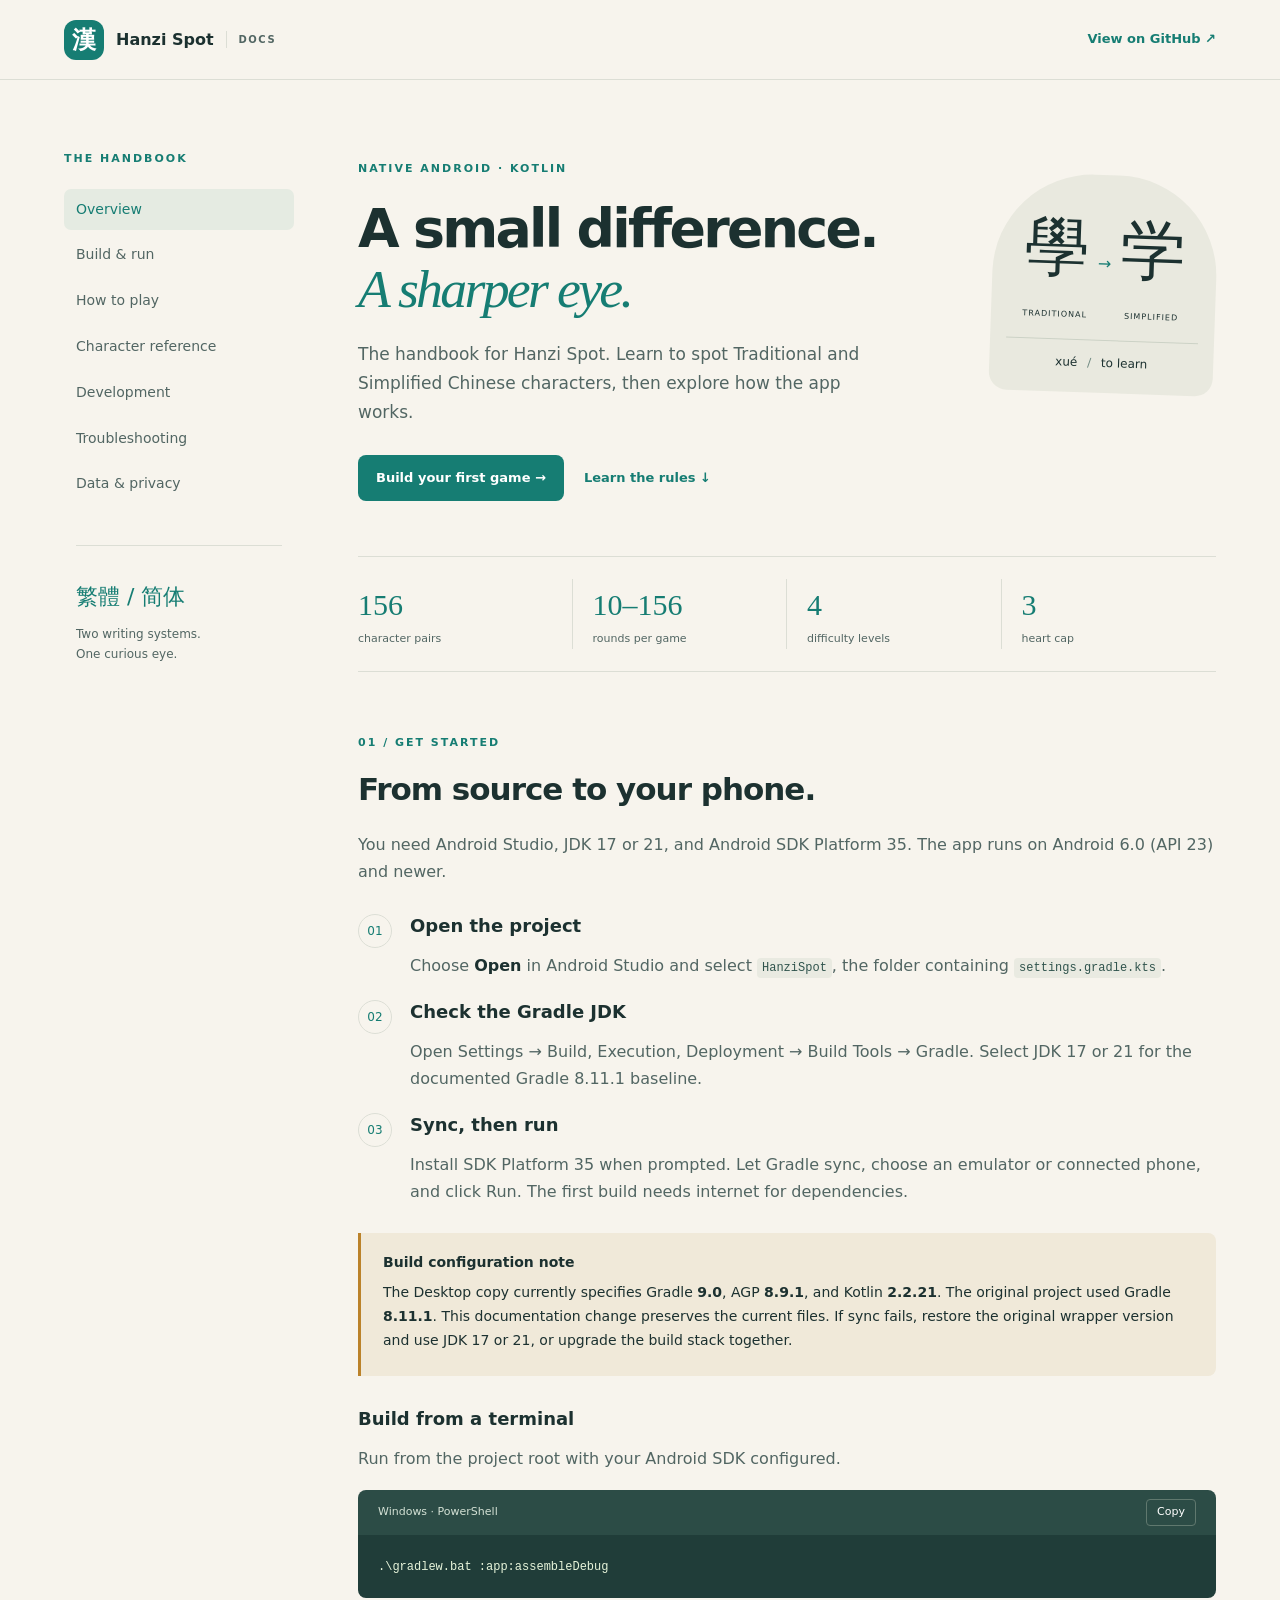
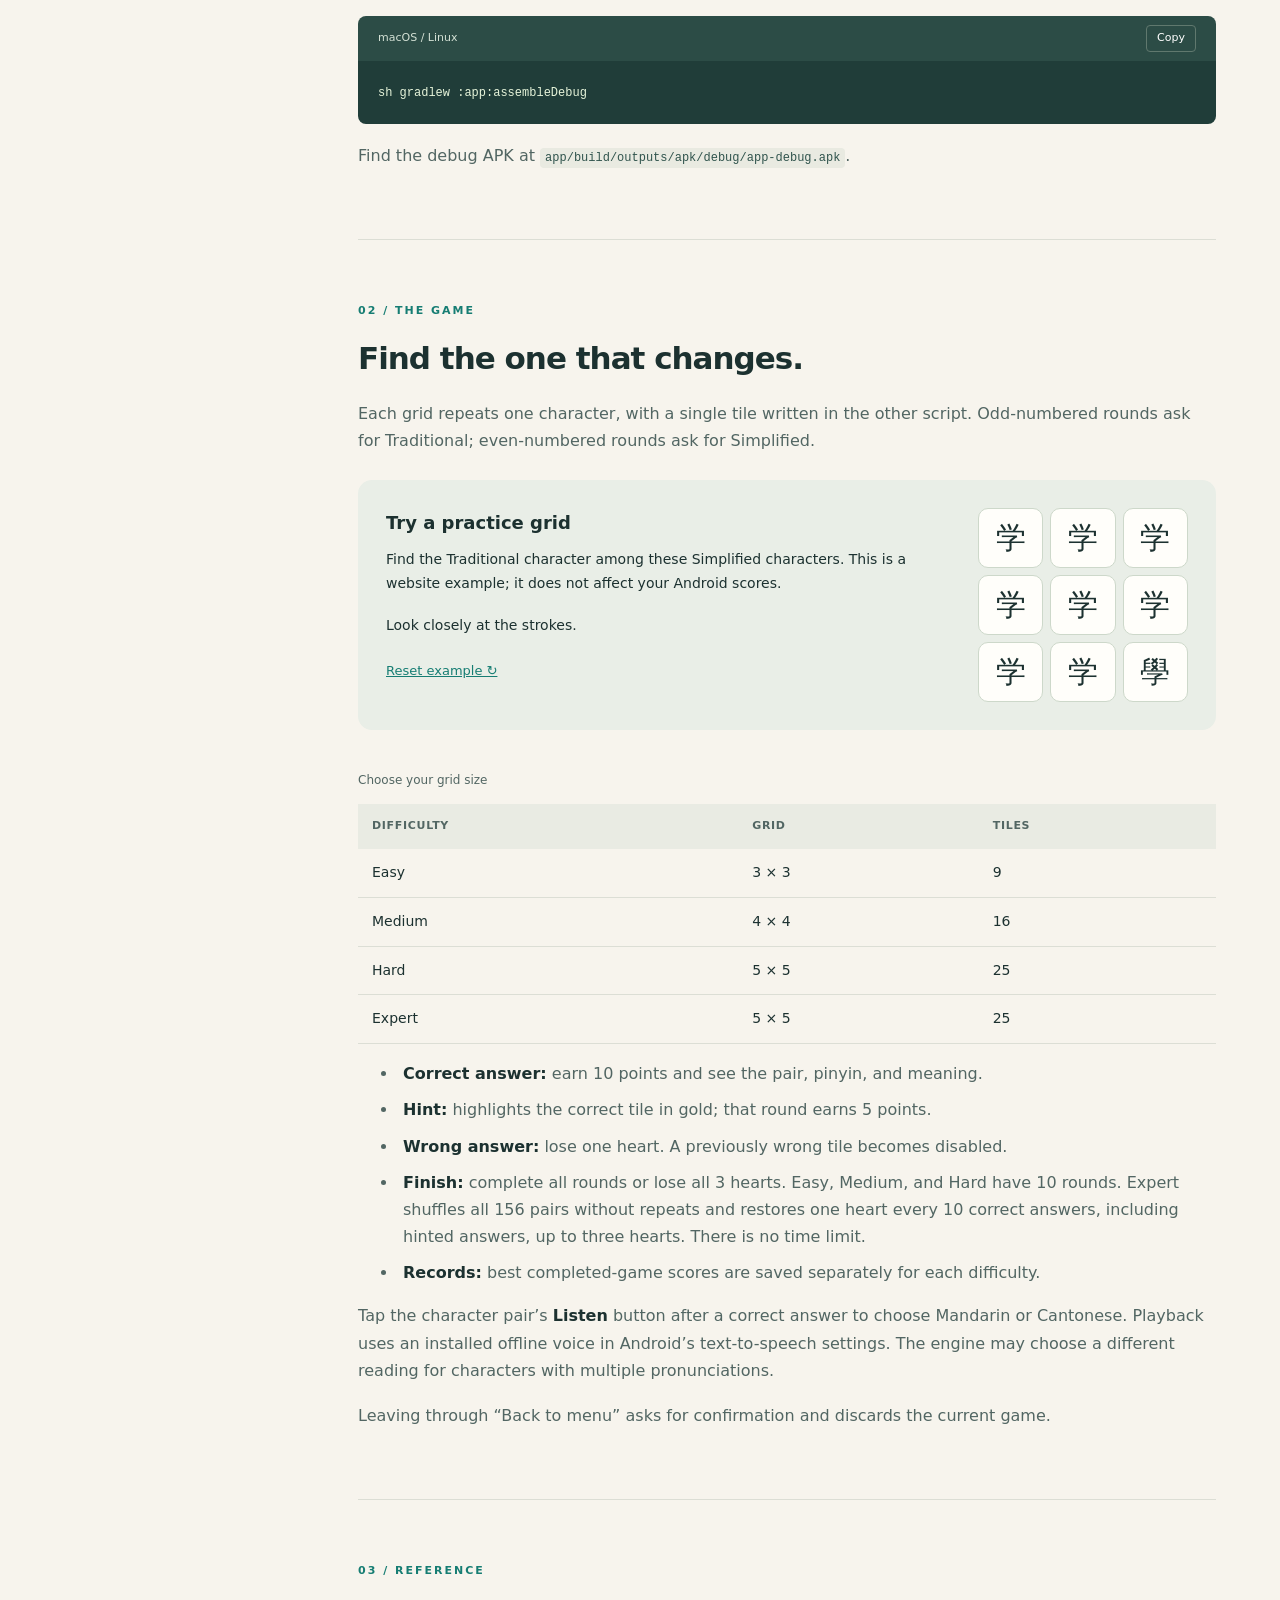
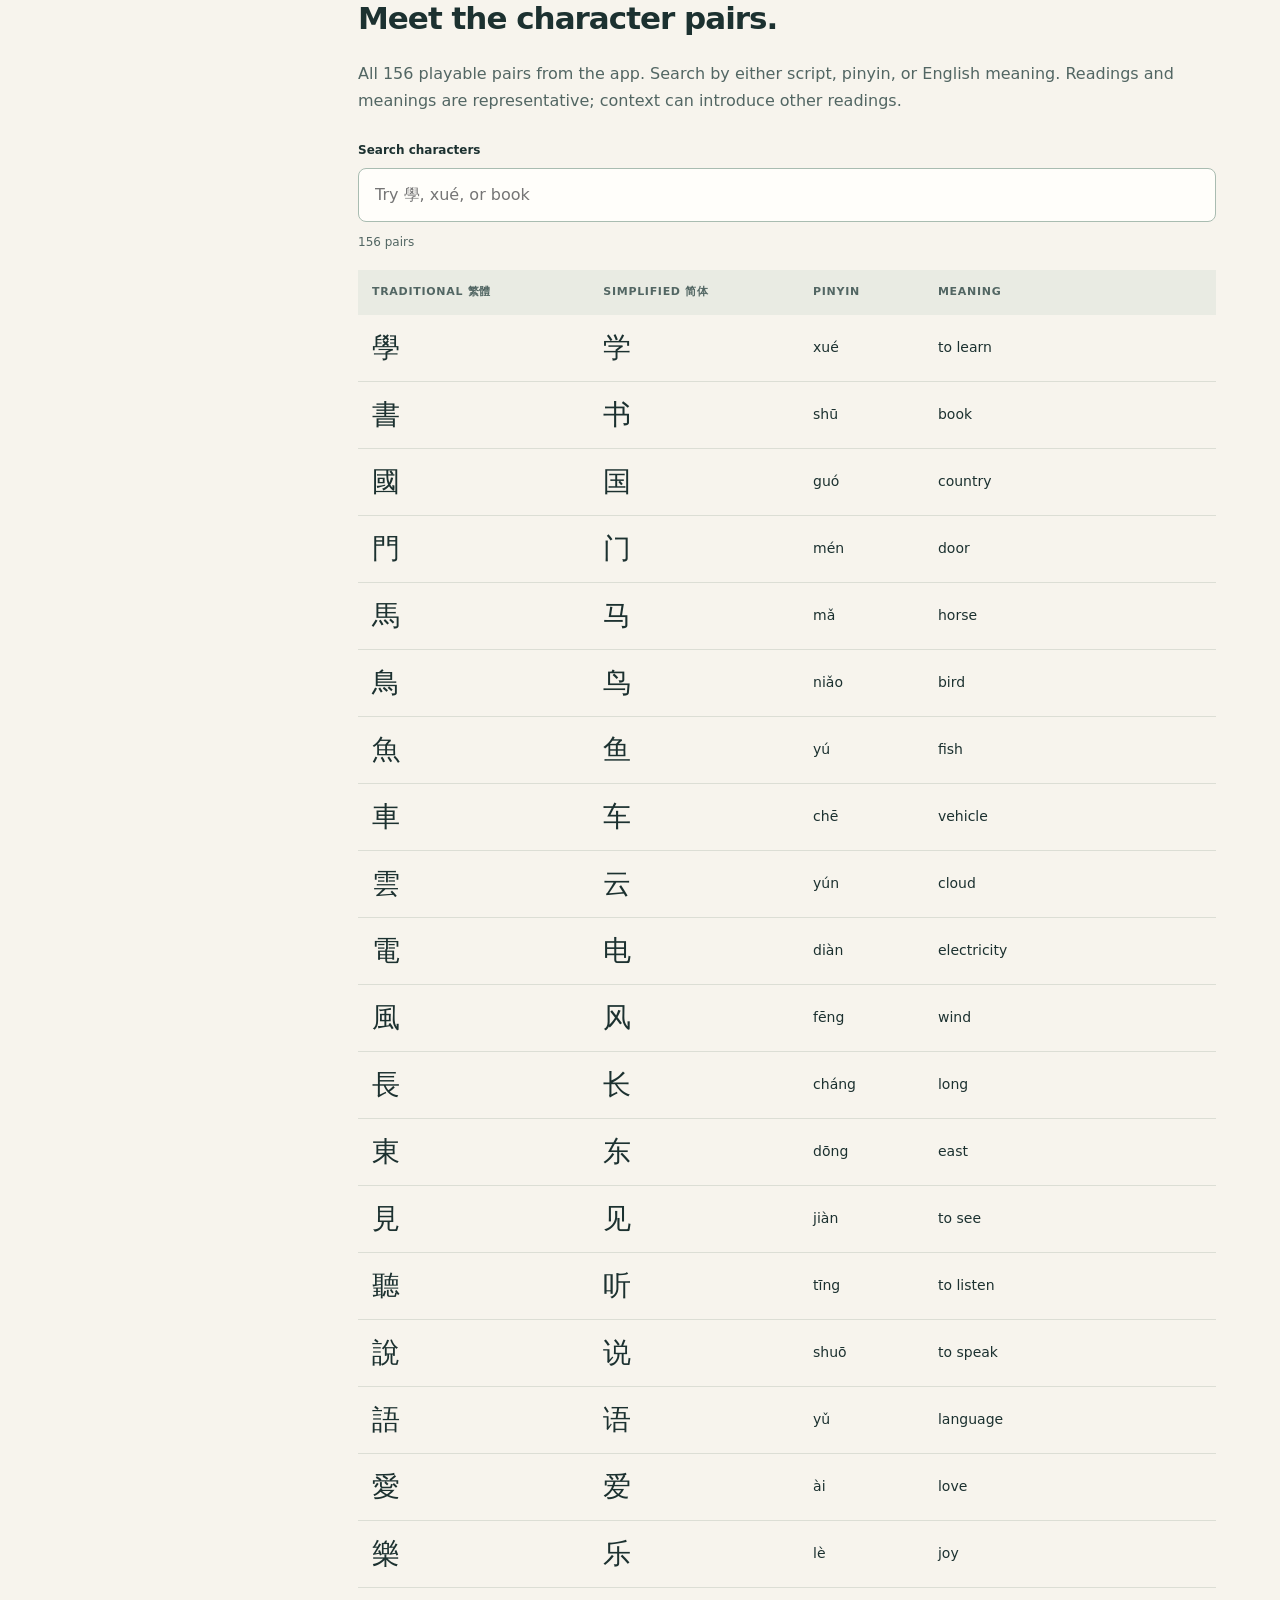
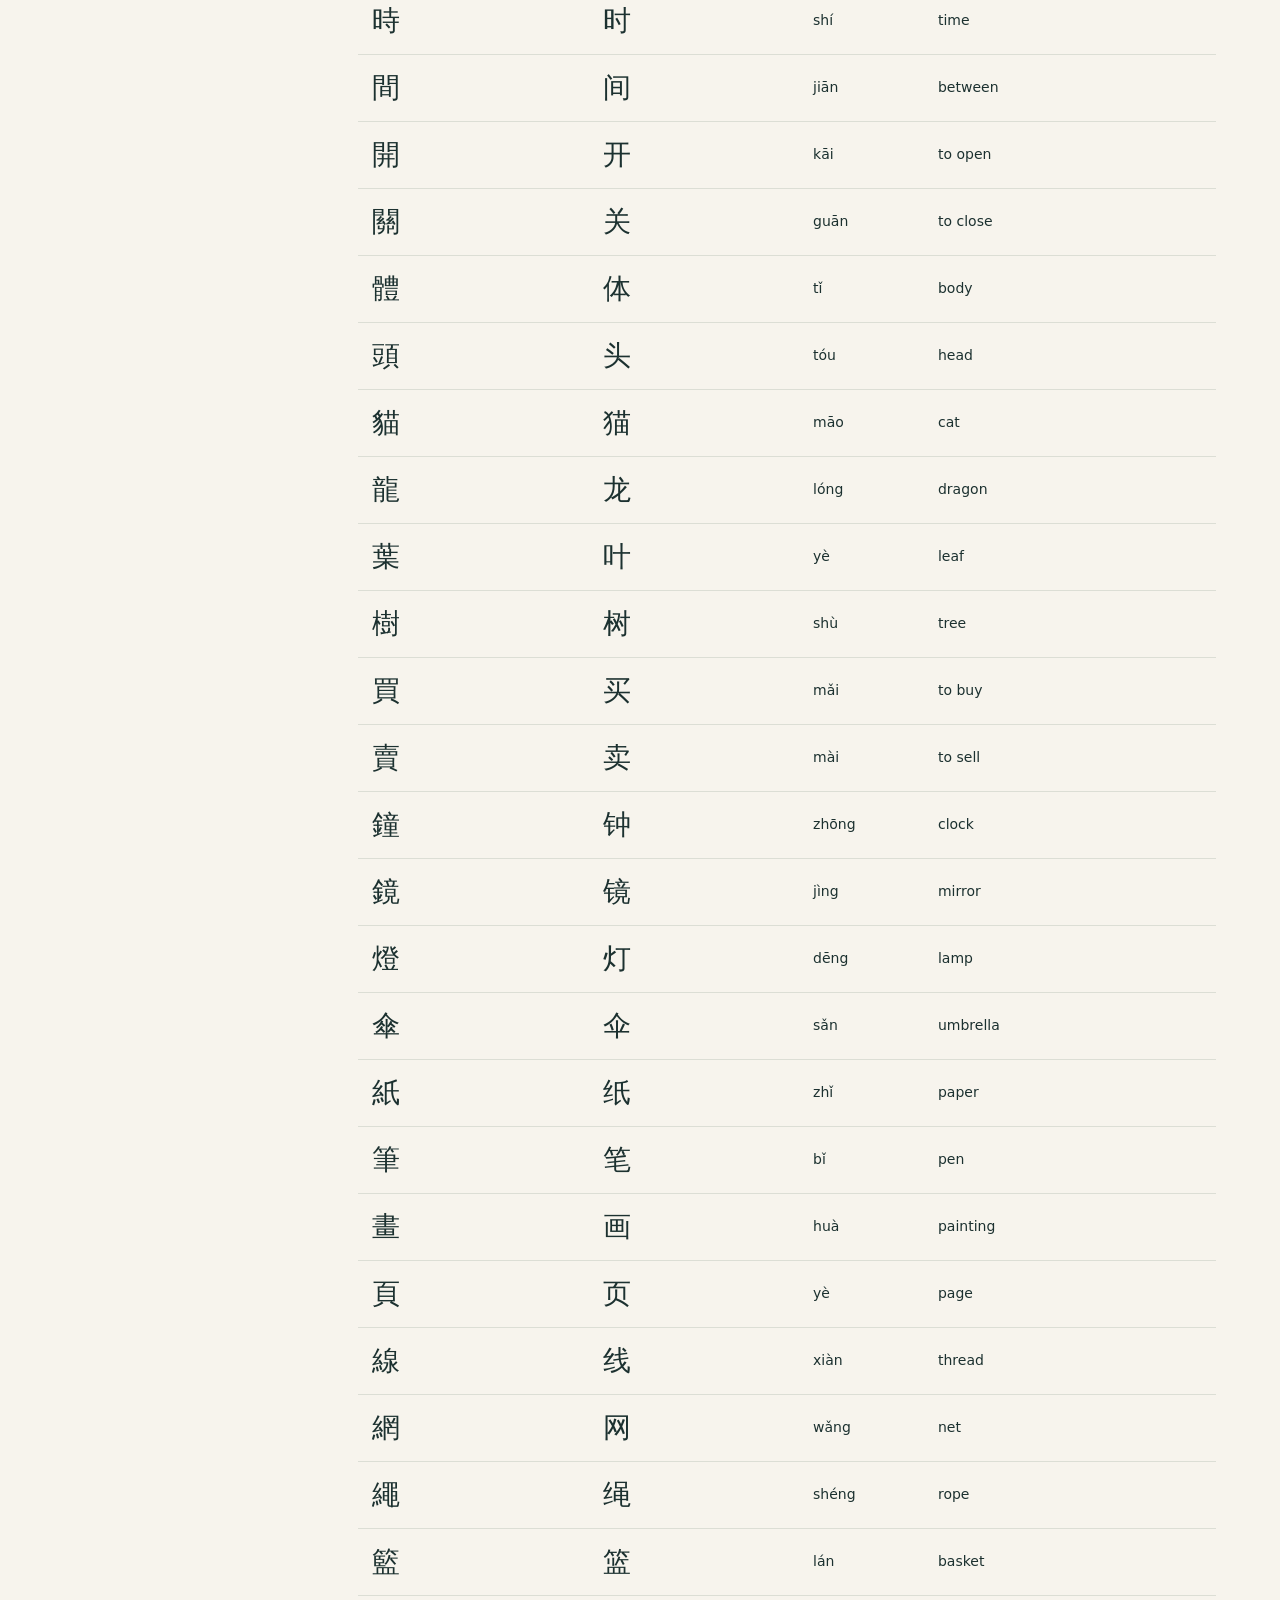
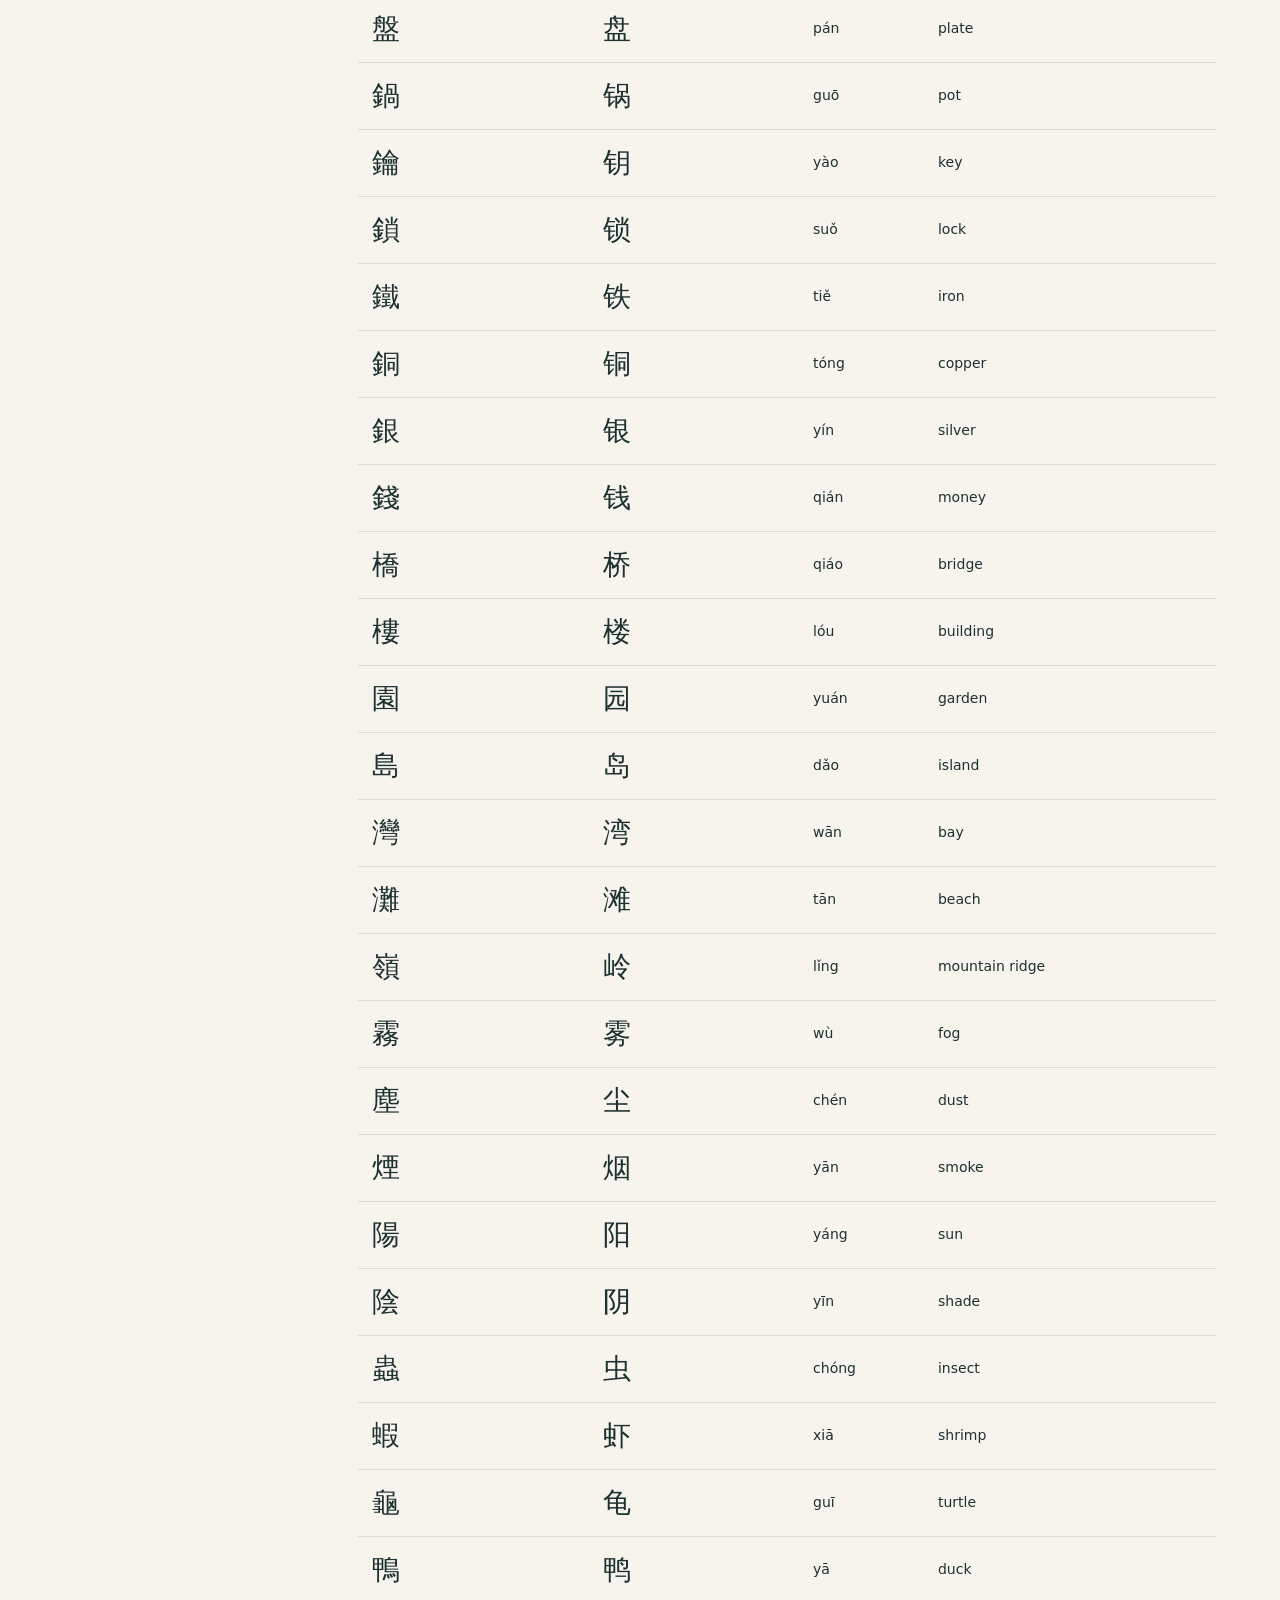
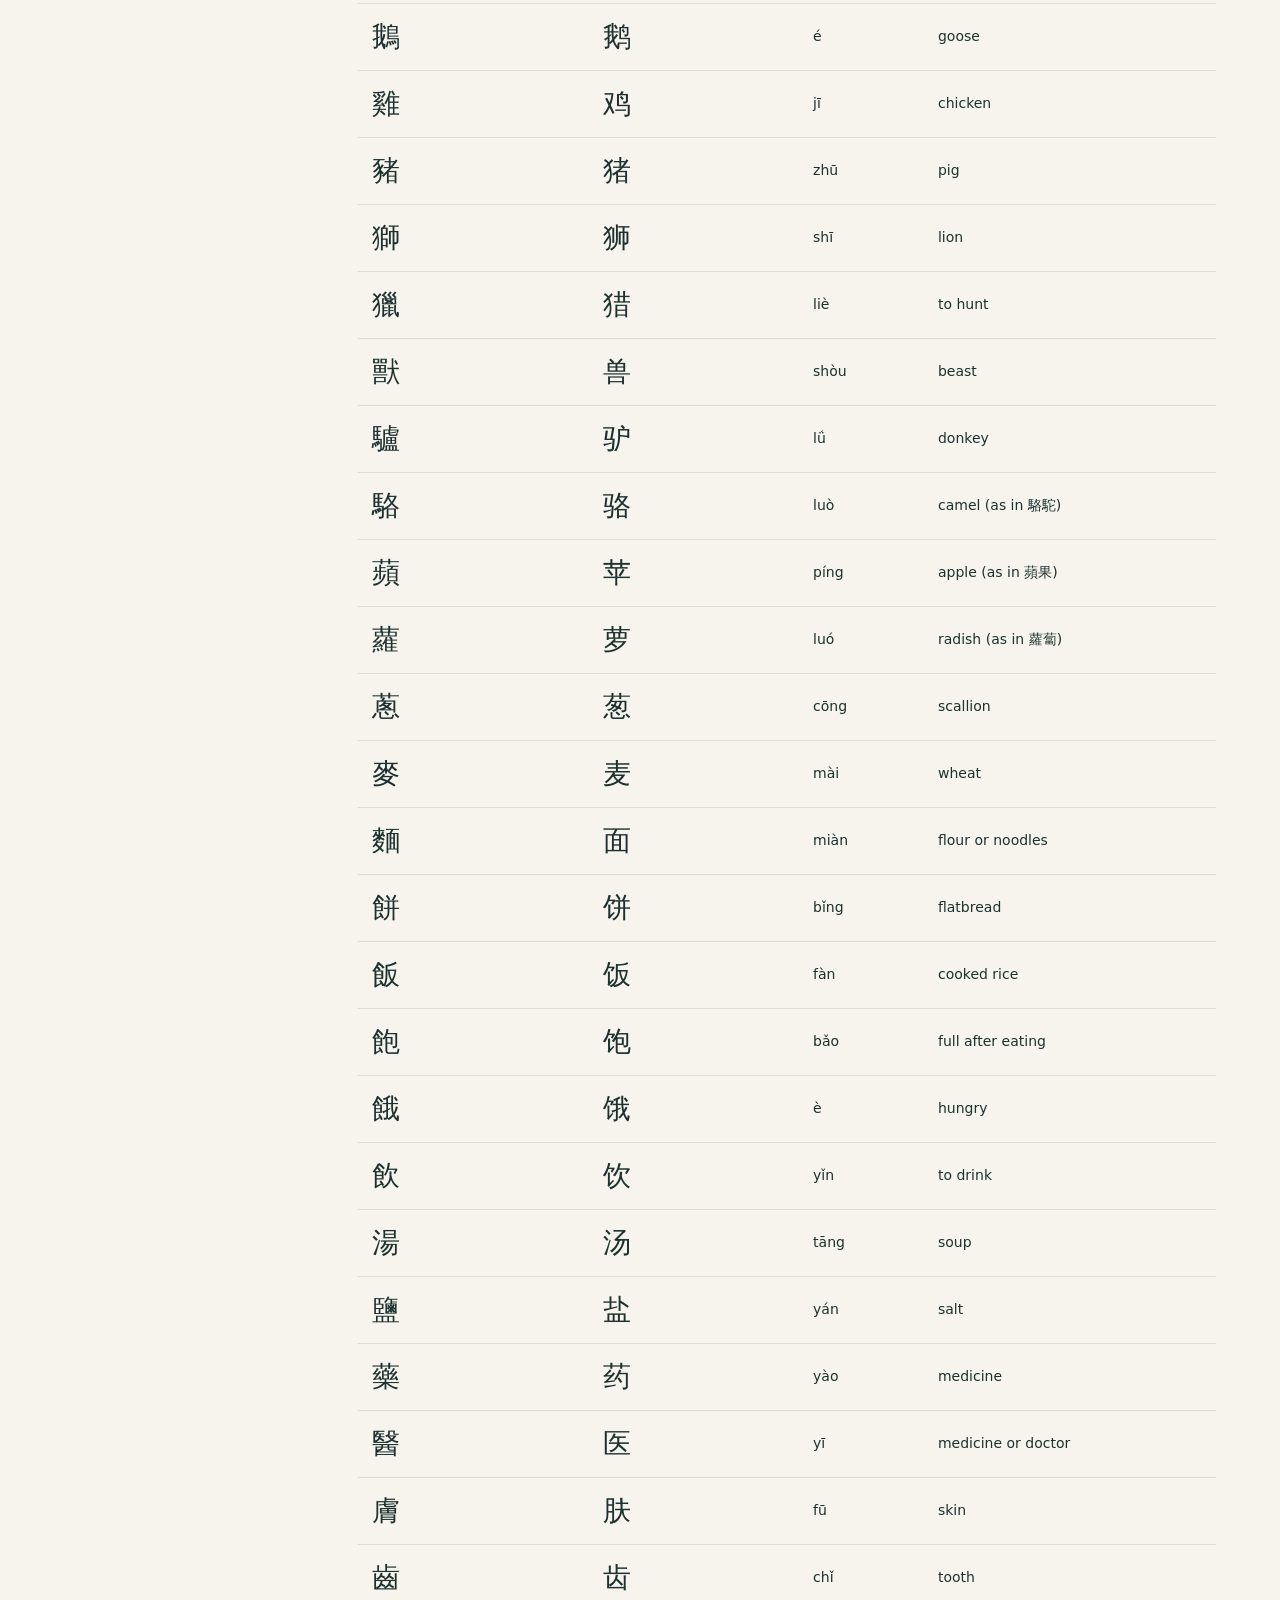
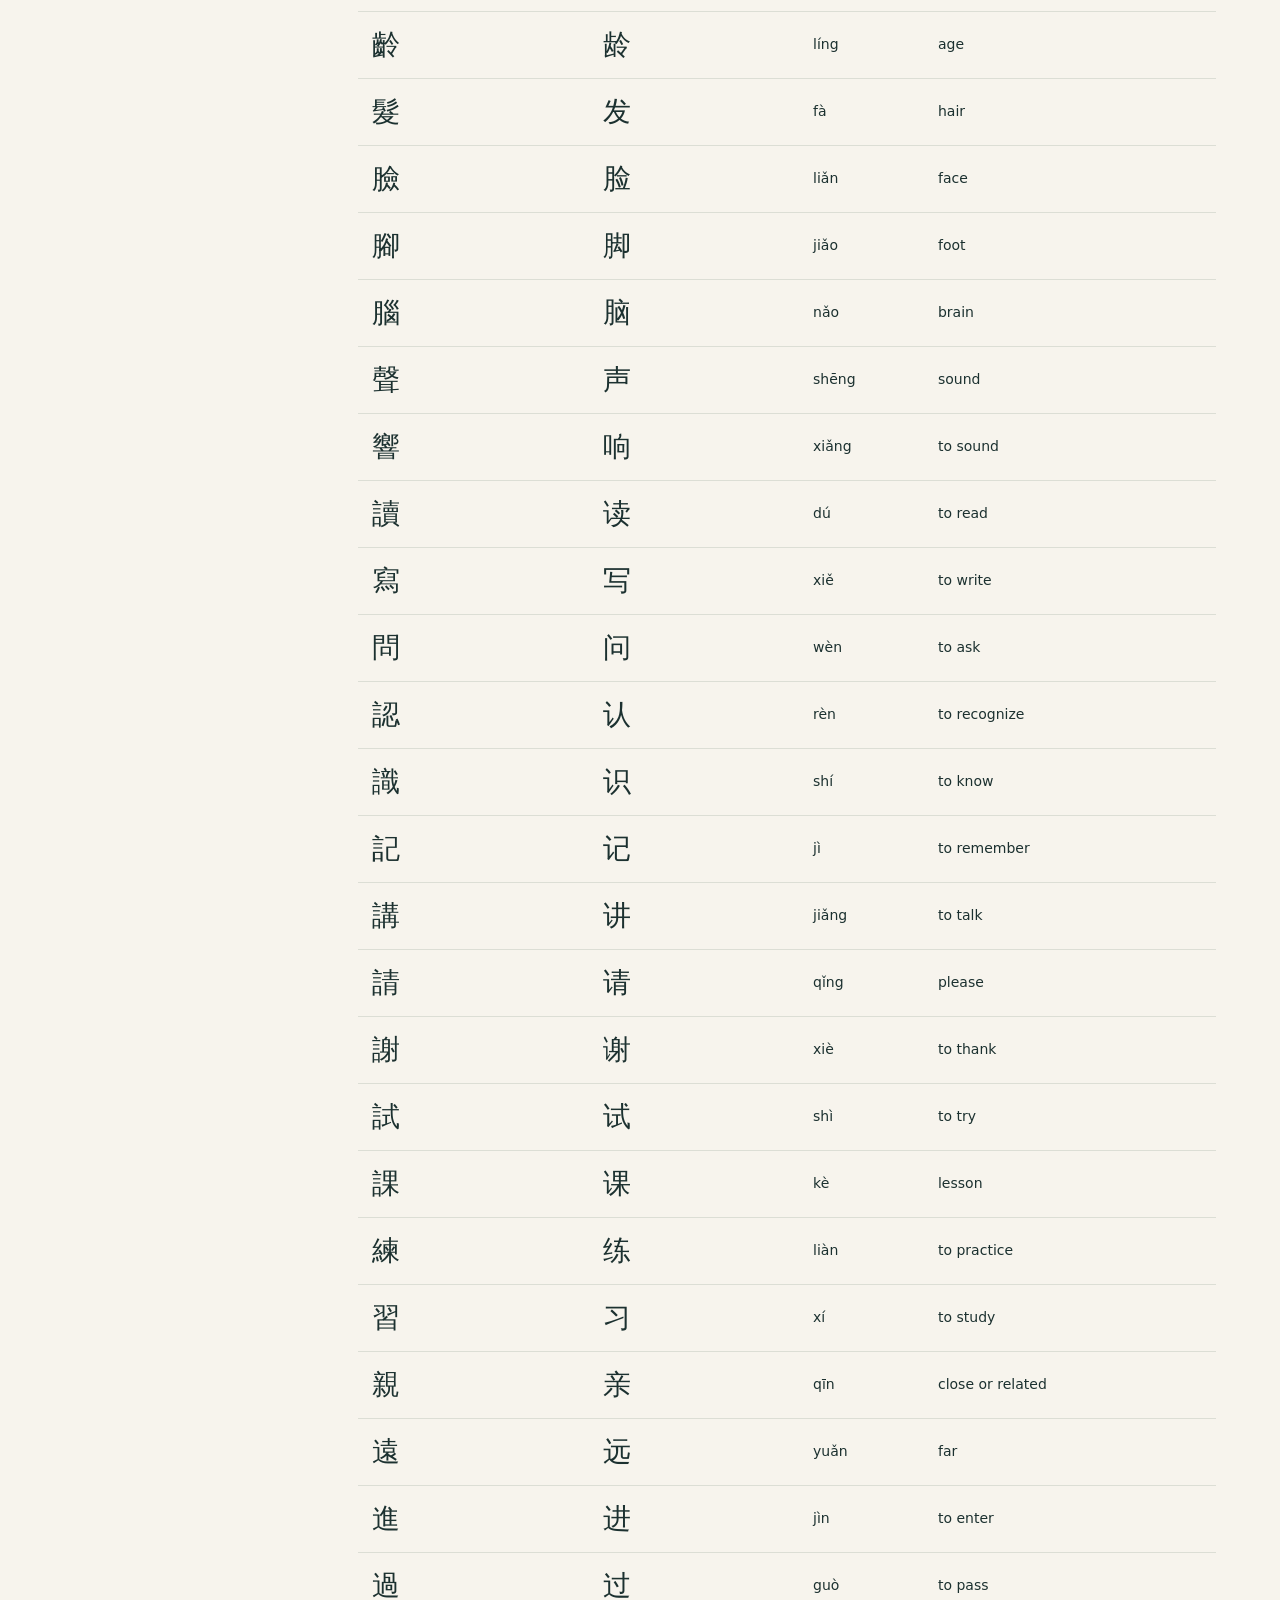
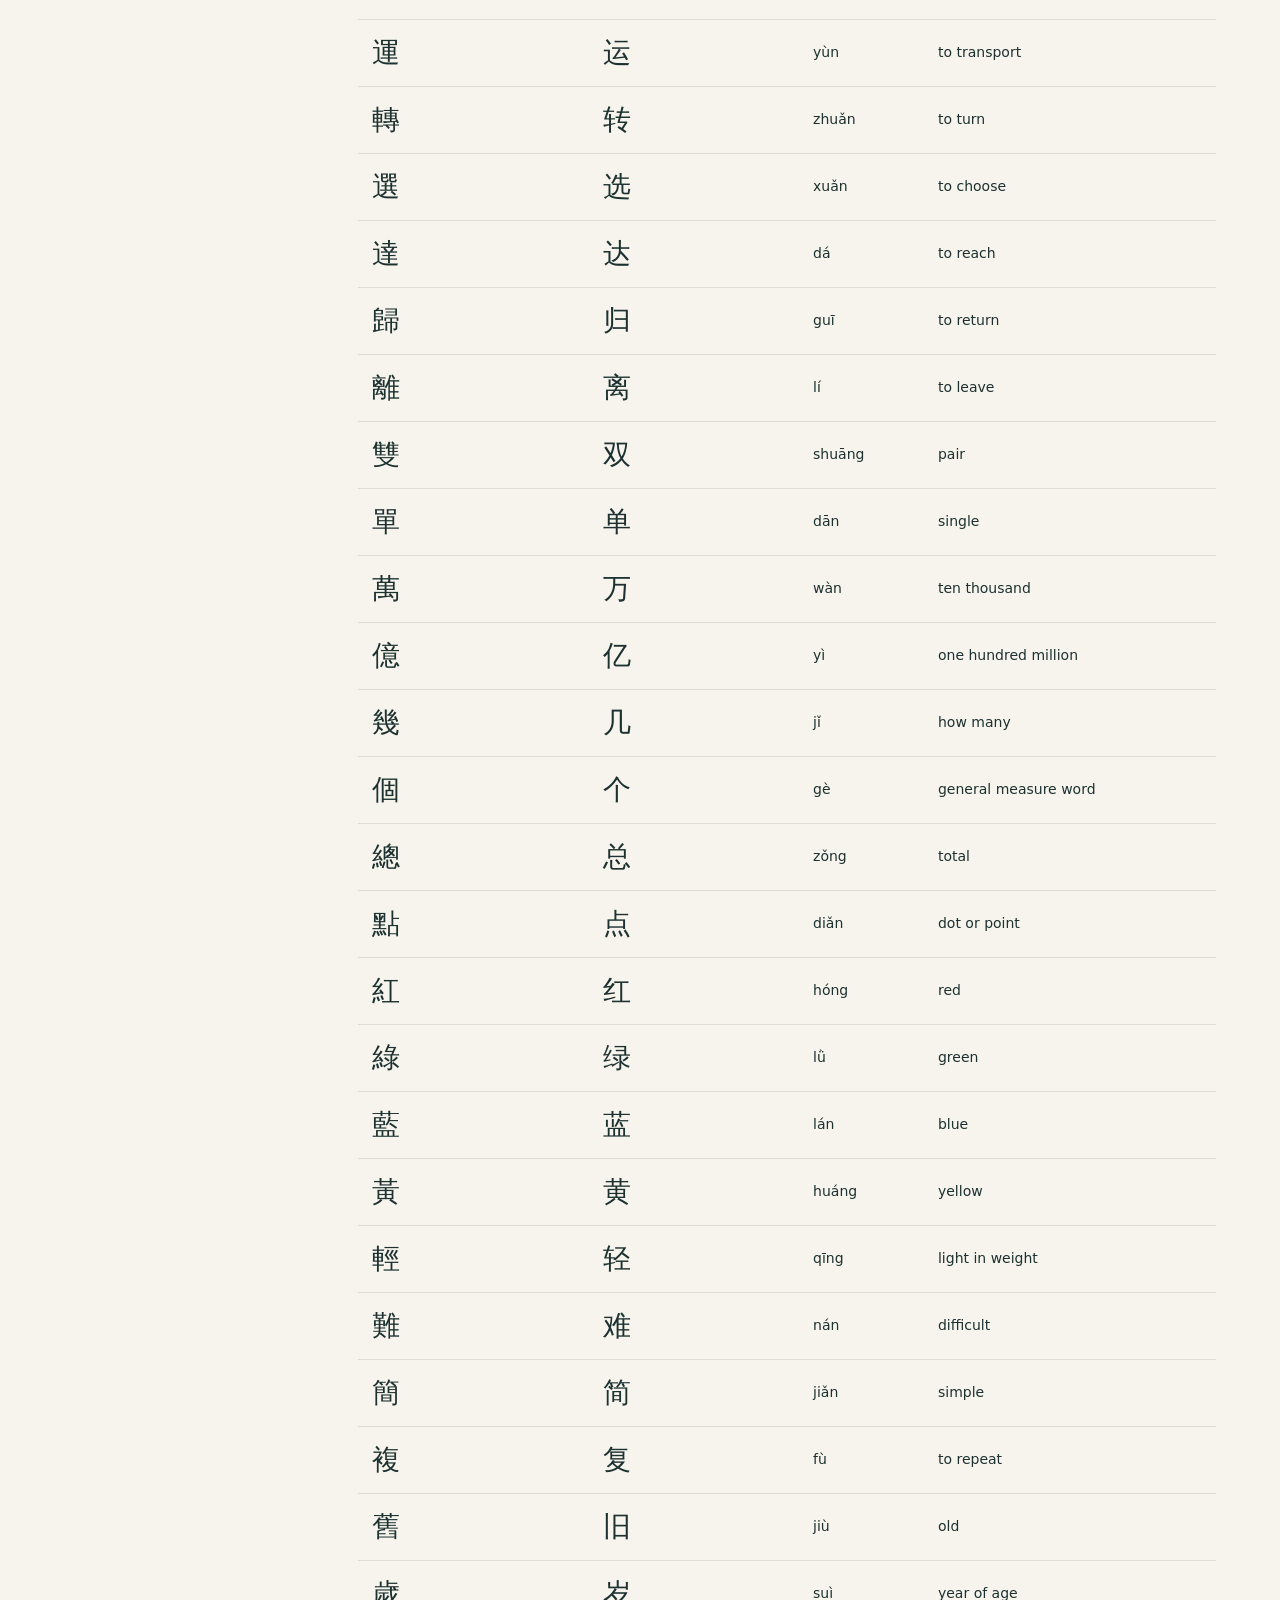
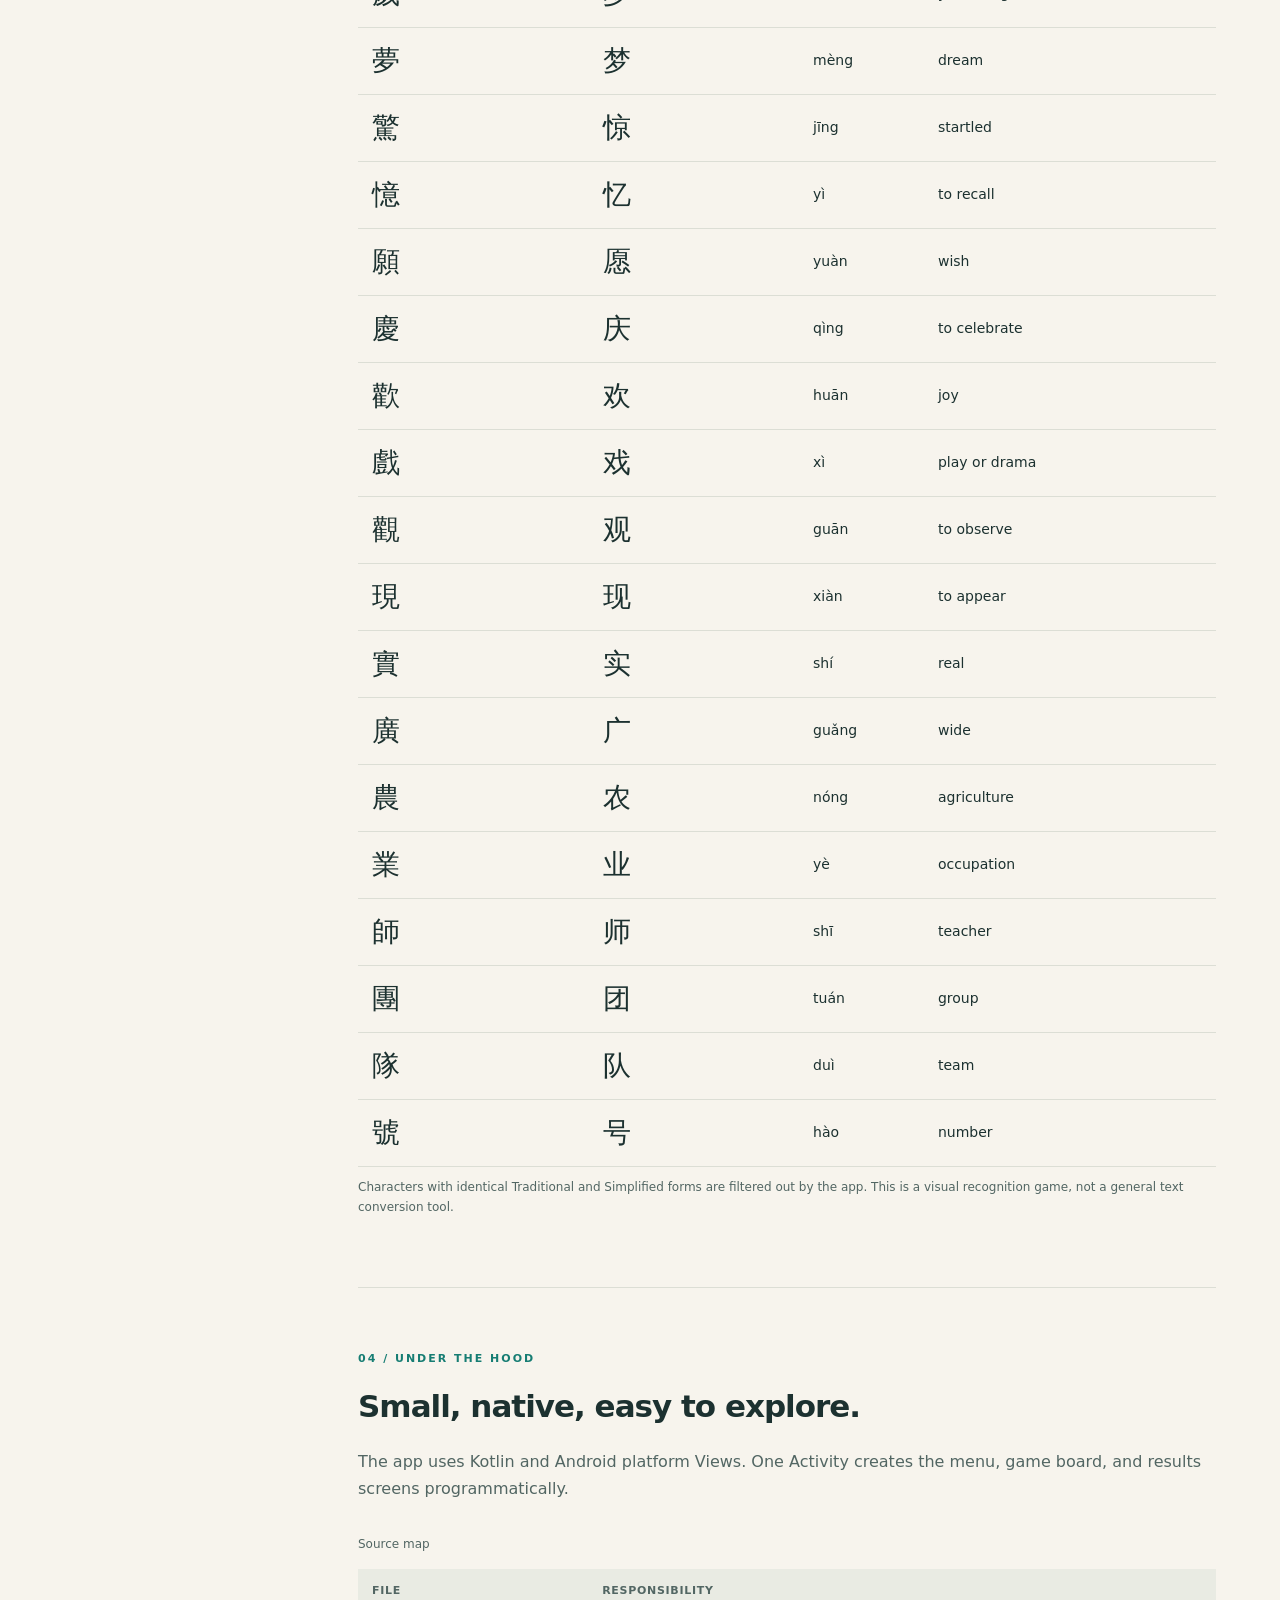
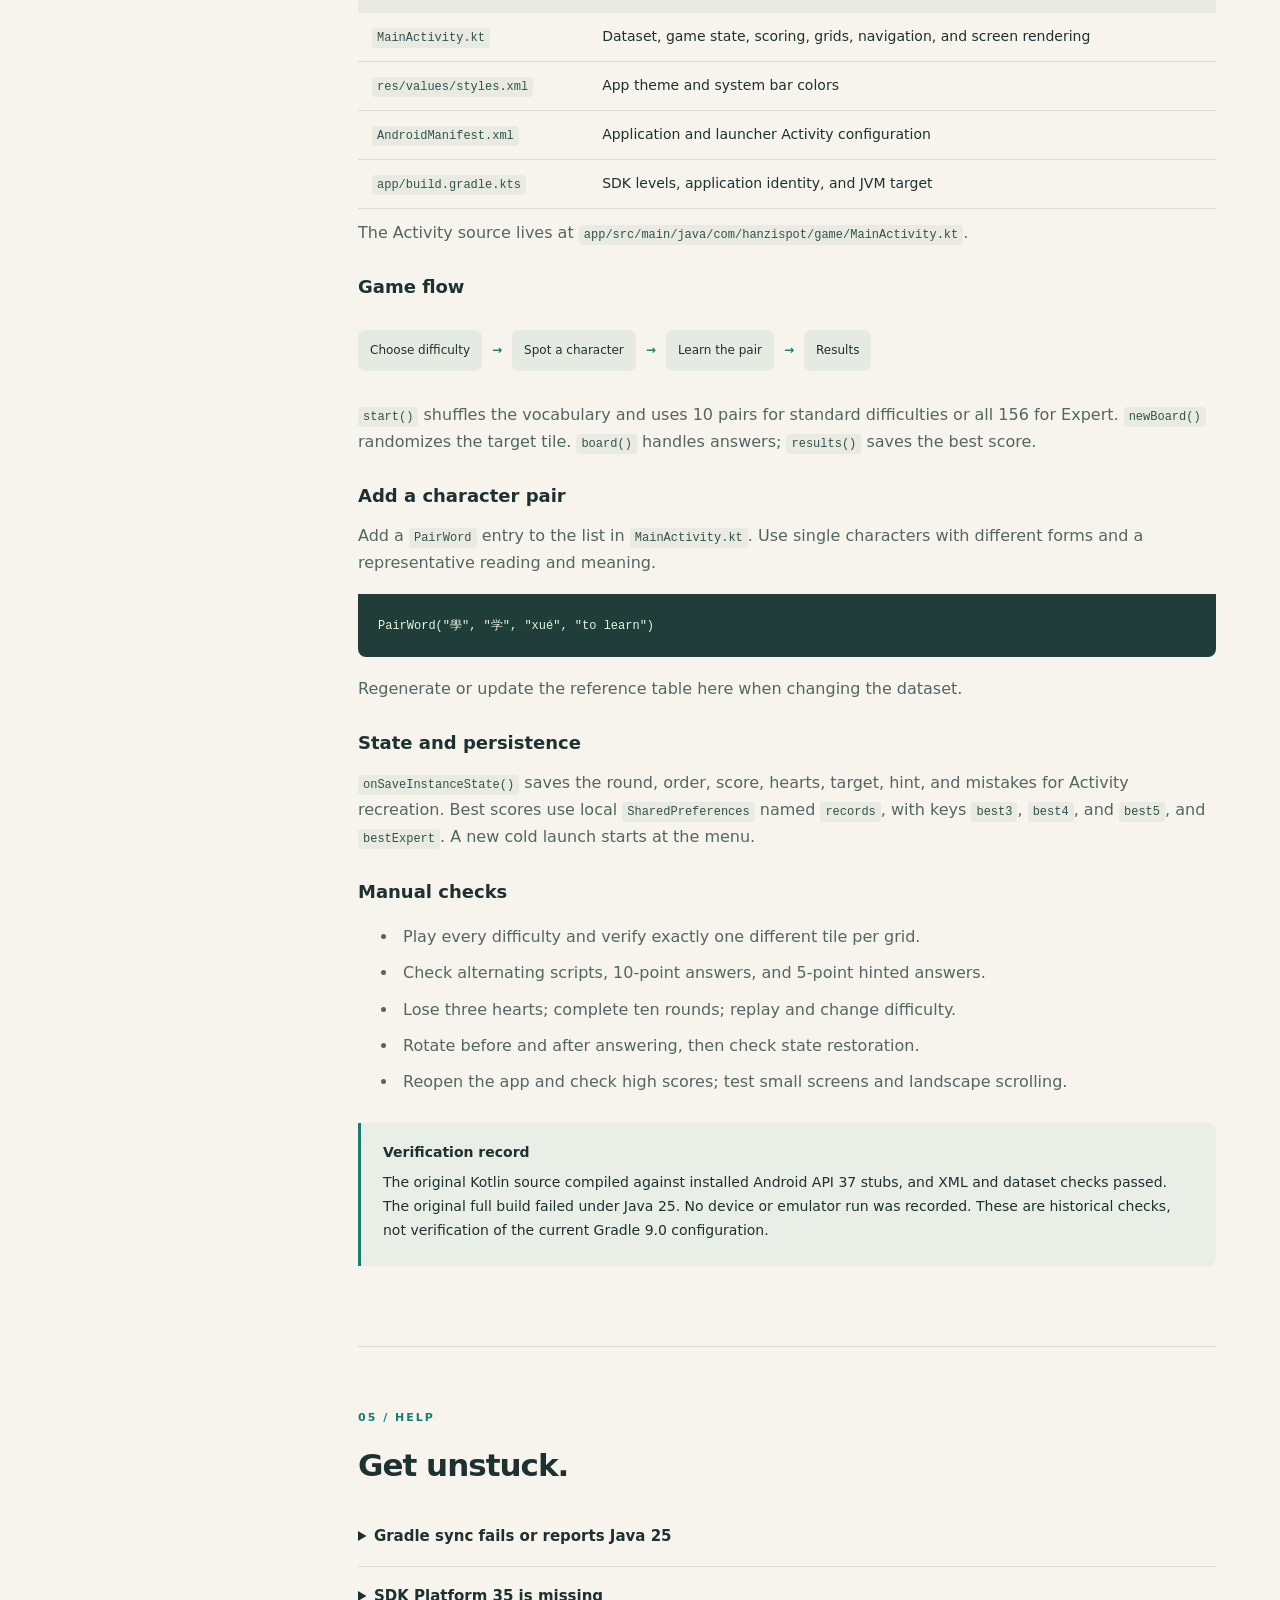
==== commit 0496348e: "Add Expert mode and prepare version 1.1" ====
--- a/doc/index.html
+++ b/doc/index.html
@@ -4,12 +4,12 @@
 <header><a class="brand" href="#overview"><span class="mark" lang="zh">漢</span> Hanzi Spot <span class="tag">DOCS</span></a><a class="github" href="https://github.com/DadCanFace/HanziSpot">View on GitHub ↗</a></header>
 <div class="layout"><aside><p class="nav-label">THE HANDBOOK</p><nav aria-label="Documentation"><a href="#overview">Overview</a><a href="#quickstart">Build & run</a><a href="#gameplay">How to play</a><a href="#characters">Character reference</a><a href="#development">Development</a><a href="#troubleshooting">Troubleshooting</a><a href="#privacy">Data & privacy</a></nav><div class="aside-note"><span lang="zh">繁體 / 简体</span><br>Two writing systems.<br>One curious eye.</div></aside>
 <main id="content"><section id="overview" class="hero"><p class="eyebrow">NATIVE ANDROID · KOTLIN</p><h1>A small difference.<br><em>A sharper eye.</em></h1><p class="lede">The handbook for Hanzi Spot. Learn to spot Traditional and Simplified Chinese characters, then explore how the app works.</p><div class="actions"><a class="primary" href="#quickstart">Build your first game →</a><a href="#gameplay">Learn the rules ↓</a></div><div class="hero-pair" aria-label="Traditional xue to Simplified xue"><div><span lang="zh-Hant">學</span><small>TRADITIONAL</small></div><b>→</b><div><span lang="zh-Hans">学</span><small>SIMPLIFIED</small></div><p>xué <span> / </span> to learn</p></div></section>
-<div class="facts"><div><strong>156</strong><span>character pairs</span></div><div><strong>10</strong><span>rounds per game</span></div><div><strong>3</strong><span>difficulty levels</span></div><div><strong>100</strong><span>maximum points</span></div></div>
+<div class="facts"><div><strong>156</strong><span>character pairs</span></div><div><strong>10–156</strong><span>rounds per game</span></div><div><strong>4</strong><span>difficulty levels</span></div><div><strong>3</strong><span>heart cap</span></div></div>
 <section id="quickstart"><p class="eyebrow">01 / GET STARTED</p><h2>From source to your phone.</h2><p>You need Android Studio, JDK 17 or 21, and Android SDK Platform 35. The app runs on Android 6.0 (API 23) and newer.</p><ol class="steps"><li><h3>Open the project</h3><p>Choose <strong>Open</strong> in Android Studio and select <code>HanziSpot</code>, the folder containing <code>settings.gradle.kts</code>.</p></li><li><h3>Check the Gradle JDK</h3><p>Open Settings → Build, Execution, Deployment → Build Tools → Gradle. Select JDK 17 or 21 for the documented Gradle 8.11.1 baseline.</p></li><li><h3>Sync, then run</h3><p>Install SDK Platform 35 when prompted. Let Gradle sync, choose an emulator or connected phone, and click Run. The first build needs internet for dependencies.</p></li></ol>
 <div class="callout"><strong>Build configuration note</strong><p>The Desktop copy currently specifies Gradle <strong>9.0</strong>, AGP <strong>8.9.1</strong>, and Kotlin <strong>2.2.21</strong>. The original project used Gradle <strong>8.11.1</strong>. This documentation change preserves the current files. If sync fails, restore the original wrapper version and use JDK 17 or 21, or upgrade the build stack together.</p></div>
 <h3>Build from a terminal</h3><p>Run from the project root with your Android SDK configured.</p><div class="code-head"><span>Windows · PowerShell</span><button class="copy" data-copy=".\gradlew.bat :app:assembleDebug">Copy</button></div><pre><code>.\gradlew.bat :app:assembleDebug</code></pre><div class="code-head"><span>macOS / Linux</span><button class="copy" data-copy="sh gradlew :app:assembleDebug">Copy</button></div><pre><code>sh gradlew :app:assembleDebug</code></pre><p>Find the debug APK at <code>app/build/outputs/apk/debug/app-debug.apk</code>.</p></section>
 <section id="gameplay"><p class="eyebrow">02 / THE GAME</p><h2>Find the one that changes.</h2><p>Each grid repeats one character, with a single tile written in the other script. Odd-numbered rounds ask for Traditional; even-numbered rounds ask for Simplified.</p><div class="play-example"><div><h3>Try a practice grid</h3><p>Find the Traditional character among these Simplified characters. This is a website example; it does not affect your Android scores.</p><p id="demo-status" role="status" aria-live="polite">Look closely at the strokes.</p><button id="demo-reset" class="text-button">Reset example ↻</button></div><div id="demo-grid" aria-label="Practice character grid"></div></div>
-<div class="table-wrap"><table><caption>Choose your grid size</caption><thead><tr><th>Difficulty</th><th>Grid</th><th>Tiles</th></tr></thead><tbody><tr><td>Easy</td><td>3 × 3</td><td>9</td></tr><tr><td>Medium</td><td>4 × 4</td><td>16</td></tr><tr><td>Hard</td><td>5 × 5</td><td>25</td></tr></tbody></table></div><ul><li><strong>Correct answer:</strong> earn 10 points and see the pair, pinyin, and meaning.</li><li><strong>Hint:</strong> highlights the correct tile in gold; that round earns 5 points.</li><li><strong>Wrong answer:</strong> lose one heart. A previously wrong tile becomes disabled.</li><li><strong>Finish:</strong> complete 10 rounds or lose all 3 hearts. There is no time limit.</li><li><strong>Records:</strong> best completed-game scores are saved separately for each difficulty.</li></ul><p>Tap the character pair’s <strong>Listen</strong> button after a correct answer to choose Mandarin or Cantonese. Playback uses an installed offline voice in Android’s text-to-speech settings. The engine may choose a different reading for characters with multiple pronunciations.</p><p>Leaving through “Back to menu” asks for confirmation and discards the current game.</p></section>
+<div class="table-wrap"><table><caption>Choose your grid size</caption><thead><tr><th>Difficulty</th><th>Grid</th><th>Tiles</th></tr></thead><tbody><tr><td>Easy</td><td>3 × 3</td><td>9</td></tr><tr><td>Medium</td><td>4 × 4</td><td>16</td></tr><tr><td>Hard</td><td>5 × 5</td><td>25</td></tr><tr><td>Expert</td><td>5 × 5</td><td>25</td></tr></tbody></table></div><ul><li><strong>Correct answer:</strong> earn 10 points and see the pair, pinyin, and meaning.</li><li><strong>Hint:</strong> highlights the correct tile in gold; that round earns 5 points.</li><li><strong>Wrong answer:</strong> lose one heart. A previously wrong tile becomes disabled.</li><li><strong>Finish:</strong> complete all rounds or lose all 3 hearts. Easy, Medium, and Hard have 10 rounds. Expert shuffles all 156 pairs without repeats and restores one heart every 10 correct answers, including hinted answers, up to three hearts. There is no time limit.</li><li><strong>Records:</strong> best completed-game scores are saved separately for each difficulty.</li></ul><p>Tap the character pair’s <strong>Listen</strong> button after a correct answer to choose Mandarin or Cantonese. Playback uses an installed offline voice in Android’s text-to-speech settings. The engine may choose a different reading for characters with multiple pronunciations.</p><p>Leaving through “Back to menu” asks for confirmation and discards the current game.</p></section>
 <section id="characters"><p class="eyebrow">03 / REFERENCE</p><h2>Meet the character pairs.</h2><p>All 156 playable pairs from the app. Search by either script, pinyin, or English meaning. Readings and meanings are representative; context can introduce other readings.</p><label class="search-label" for="search">Search characters</label><input type="search" id="search" placeholder="Try 學, xué, or book" autocomplete="off"><p class="result-count" id="result-count" role="status">156 pairs</p><div class="table-wrap"><table id="pair-table"><caption class="sr-only">Playable Traditional and Simplified character pairs</caption><thead><tr><th>Traditional 繁體</th><th>Simplified 简体</th><th>Pinyin</th><th>Meaning</th></tr></thead><tbody><tr><td lang="zh-Hant">學</td><td lang="zh-Hans">学</td><td>xué</td><td>to learn</td></tr>
 <tr><td lang="zh-Hant">書</td><td lang="zh-Hans">书</td><td>shū</td><td>book</td></tr>
 <tr><td lang="zh-Hant">國</td><td lang="zh-Hans">国</td><td>guó</td><td>country</td></tr>
@@ -166,7 +166,7 @@
 <tr><td lang="zh-Hant">團</td><td lang="zh-Hans">团</td><td>tuán</td><td>group</td></tr>
 <tr><td lang="zh-Hant">隊</td><td lang="zh-Hans">队</td><td>duì</td><td>team</td></tr>
 <tr><td lang="zh-Hant">號</td><td lang="zh-Hans">号</td><td>hào</td><td>number</td></tr></tbody></table></div><p id="no-results" hidden>No matching pairs. Try another character or meaning.</p><p class="small">Characters with identical Traditional and Simplified forms are filtered out by the app. This is a visual recognition game, not a general text conversion tool.</p></section>
-<section id="development"><p class="eyebrow">04 / UNDER THE HOOD</p><h2>Small, native, easy to explore.</h2><p>The app uses Kotlin and Android platform Views. One Activity creates the menu, game board, and results screens programmatically.</p><div class="table-wrap"><table><caption>Source map</caption><thead><tr><th>File</th><th>Responsibility</th></tr></thead><tbody><tr><td><code>MainActivity.kt</code></td><td>Dataset, game state, scoring, grids, navigation, and screen rendering</td></tr><tr><td><code>res/values/styles.xml</code></td><td>App theme and system bar colors</td></tr><tr><td><code>AndroidManifest.xml</code></td><td>Application and launcher Activity configuration</td></tr><tr><td><code>app/build.gradle.kts</code></td><td>SDK levels, application identity, and JVM target</td></tr></tbody></table></div><p>The Activity source lives at <code>app/src/main/java/com/hanzispot/game/MainActivity.kt</code>.</p><h3>Game flow</h3><div class="flow"><span>Choose difficulty</span><b>→</b><span>Spot a character</span><b>→</b><span>Learn the pair</span><b>→</b><span>Results</span></div><p><code>start()</code> selects 10 distinct random pairs. <code>newBoard()</code> randomizes the target tile. <code>board()</code> handles answers; <code>results()</code> saves the best score.</p><h3>Add a character pair</h3><p>Add a <code>PairWord</code> entry to the list in <code>MainActivity.kt</code>. Use single characters with different forms and a representative reading and meaning.</p><pre><code>PairWord("學", "学", "xué", "to learn")</code></pre><p>Regenerate or update the reference table here when changing the dataset.</p><h3>State and persistence</h3><p><code>onSaveInstanceState()</code> saves the round, order, score, hearts, target, hint, and mistakes for Activity recreation. Best scores use local <code>SharedPreferences</code> named <code>records</code>, with keys <code>best3</code>, <code>best4</code>, and <code>best5</code>. A new cold launch starts at the menu.</p><h3>Manual checks</h3><ul><li>Play every difficulty and verify exactly one different tile per grid.</li><li>Check alternating scripts, 10-point answers, and 5-point hinted answers.</li><li>Lose three hearts; complete ten rounds; replay and change difficulty.</li><li>Rotate before and after answering, then check state restoration.</li><li>Reopen the app and check high scores; test small screens and landscape scrolling.</li></ul><div class="callout neutral"><strong>Verification record</strong><p>The original Kotlin source compiled against installed Android API 37 stubs, and XML and dataset checks passed. The original full build failed under Java 25. No device or emulator run was recorded. These are historical checks, not verification of the current Gradle 9.0 configuration.</p></div></section>
+<section id="development"><p class="eyebrow">04 / UNDER THE HOOD</p><h2>Small, native, easy to explore.</h2><p>The app uses Kotlin and Android platform Views. One Activity creates the menu, game board, and results screens programmatically.</p><div class="table-wrap"><table><caption>Source map</caption><thead><tr><th>File</th><th>Responsibility</th></tr></thead><tbody><tr><td><code>MainActivity.kt</code></td><td>Dataset, game state, scoring, grids, navigation, and screen rendering</td></tr><tr><td><code>res/values/styles.xml</code></td><td>App theme and system bar colors</td></tr><tr><td><code>AndroidManifest.xml</code></td><td>Application and launcher Activity configuration</td></tr><tr><td><code>app/build.gradle.kts</code></td><td>SDK levels, application identity, and JVM target</td></tr></tbody></table></div><p>The Activity source lives at <code>app/src/main/java/com/hanzispot/game/MainActivity.kt</code>.</p><h3>Game flow</h3><div class="flow"><span>Choose difficulty</span><b>→</b><span>Spot a character</span><b>→</b><span>Learn the pair</span><b>→</b><span>Results</span></div><p><code>start()</code> shuffles the vocabulary and uses 10 pairs for standard difficulties or all 156 for Expert. <code>newBoard()</code> randomizes the target tile. <code>board()</code> handles answers; <code>results()</code> saves the best score.</p><h3>Add a character pair</h3><p>Add a <code>PairWord</code> entry to the list in <code>MainActivity.kt</code>. Use single characters with different forms and a representative reading and meaning.</p><pre><code>PairWord("學", "学", "xué", "to learn")</code></pre><p>Regenerate or update the reference table here when changing the dataset.</p><h3>State and persistence</h3><p><code>onSaveInstanceState()</code> saves the round, order, score, hearts, target, hint, and mistakes for Activity recreation. Best scores use local <code>SharedPreferences</code> named <code>records</code>, with keys <code>best3</code>, <code>best4</code>, and <code>best5</code>, and <code>bestExpert</code>. A new cold launch starts at the menu.</p><h3>Manual checks</h3><ul><li>Play every difficulty and verify exactly one different tile per grid.</li><li>Check alternating scripts, 10-point answers, and 5-point hinted answers.</li><li>Lose three hearts; complete ten rounds; replay and change difficulty.</li><li>Rotate before and after answering, then check state restoration.</li><li>Reopen the app and check high scores; test small screens and landscape scrolling.</li></ul><div class="callout neutral"><strong>Verification record</strong><p>The original Kotlin source compiled against installed Android API 37 stubs, and XML and dataset checks passed. The original full build failed under Java 25. No device or emulator run was recorded. These are historical checks, not verification of the current Gradle 9.0 configuration.</p></div></section>
 <section id="troubleshooting"><p class="eyebrow">05 / HELP</p><h2>Get unstuck.</h2><details><summary>Gradle sync fails or reports Java 25</summary><p>Check your Gradle JDK, not only the IDE runtime. For the original Gradle 8.11.1 configuration, choose JDK 17 or 21. The current Desktop wrapper is Gradle 9.0; see the configuration note above before changing versions.</p></details><details><summary>SDK Platform 35 is missing</summary><p>Open Android Studio’s SDK Manager and install Android SDK Platform 35. Ensure <code>local.properties</code> points to your local SDK, or set <code>ANDROID_HOME</code>. Do not commit machine-specific SDK paths.</p></details><details><summary>No device is available</summary><p>Create an Android Virtual Device in Device Manager, or connect a phone with USB debugging enabled and approve its debugging prompt. Use API 23 or newer.</p></details><details><summary>The website does not load at /doc</summary><p>This folder is a static site. Serve the project root to visit <code>/doc/</code>, or open <code>doc/index.html</code> directly. For GitHub Pages, select a branch and the <code>/docs</code> folder as the publishing source in the repository’s Pages settings. Pushing files alone does not enable Pages.</p></details></section>
 <section id="privacy"><p class="eyebrow">06 / ON YOUR DEVICE</p><h2>Play offline. Keep scores local.</h2><p>The current app manifest requests no network permission. Gameplay needs no account, advertising service, or remote backend. Best scores stay in the app’s local preferences.</p><p>Android system backup may include application data because backup is enabled in the manifest. Clearing app data resets local preferences; system restore behavior depends on the device’s backup settings.</p><p class="small">This documentation uses no external fonts, trackers, or JavaScript dependencies. The practice grid is temporary and does not save results.</p></section>
 <footer><span class="brand">漢 / 汉 &nbsp; Hanzi Spot</span><span>Made for curious eyes. Built with Kotlin.</span><a href="#overview">Back to top ↑</a></footer></main></div><div id="copy-status" class="sr-only" role="status"></div></body></html>
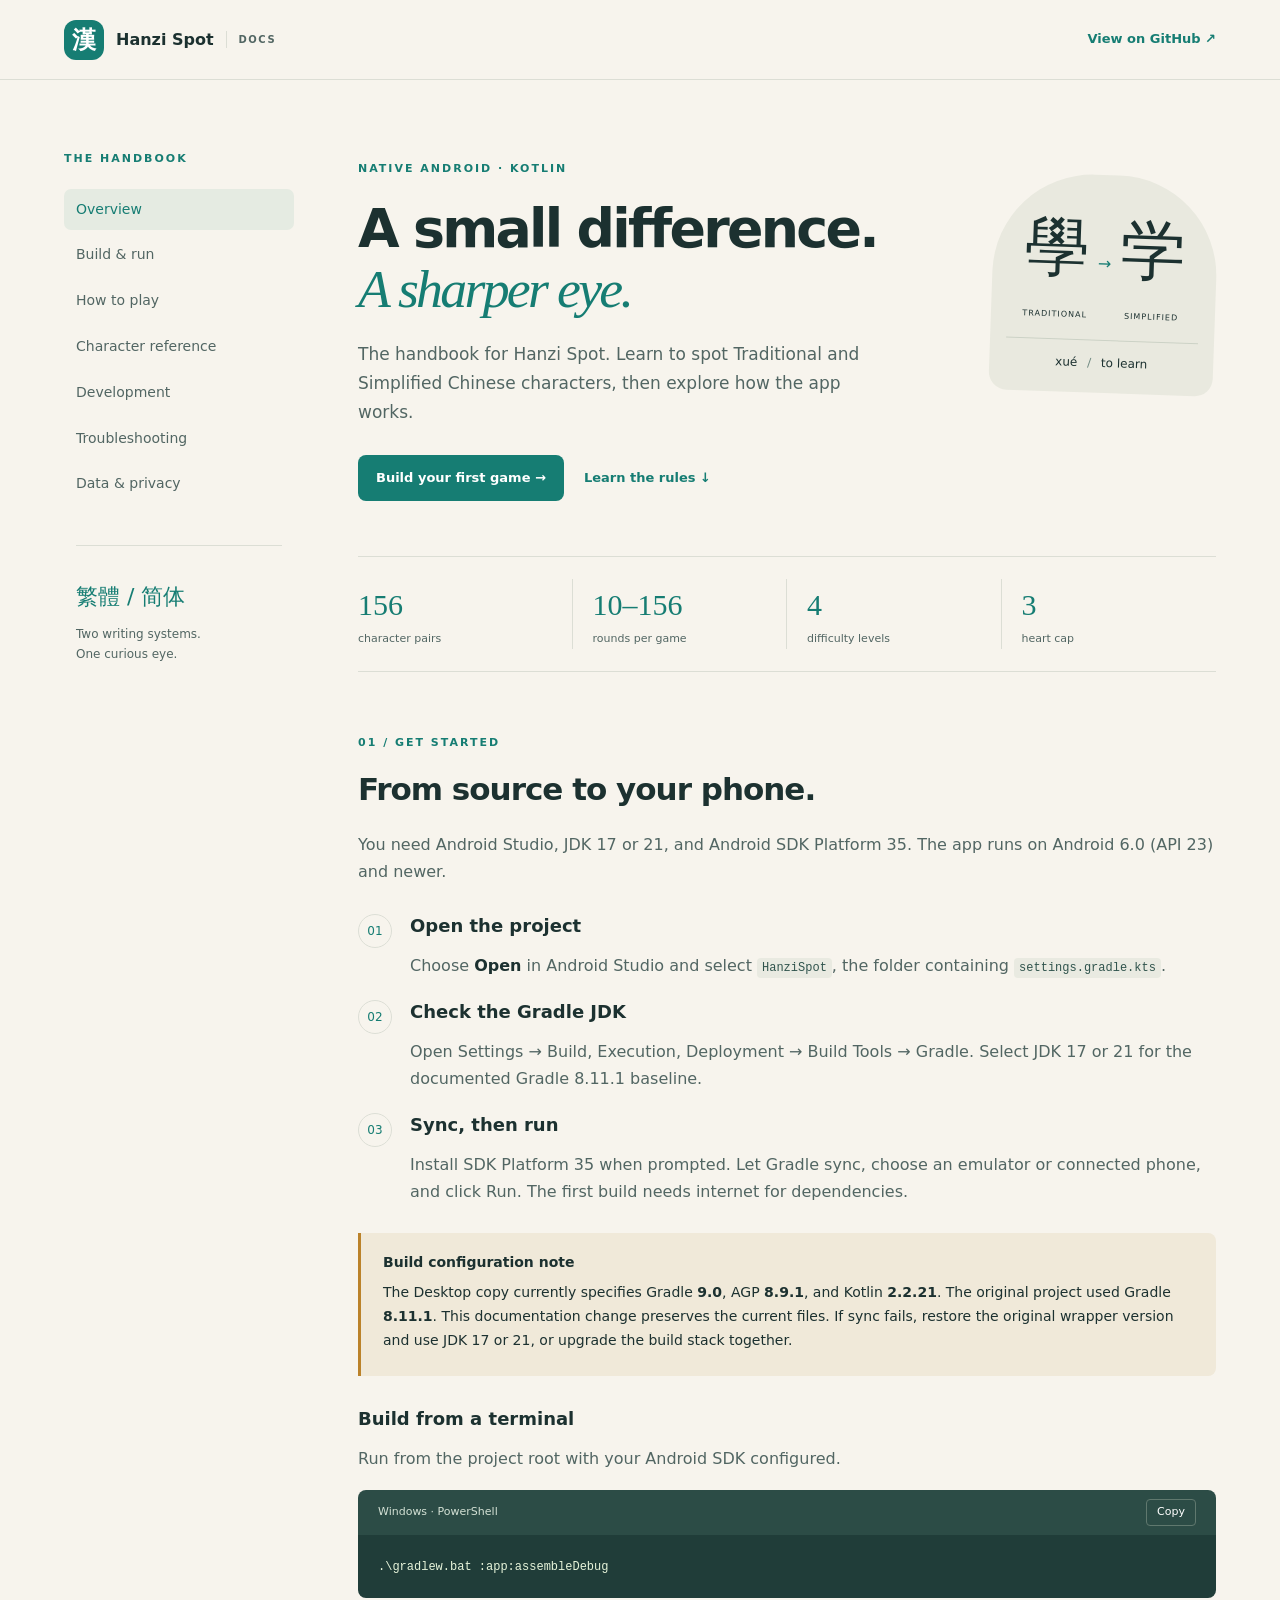
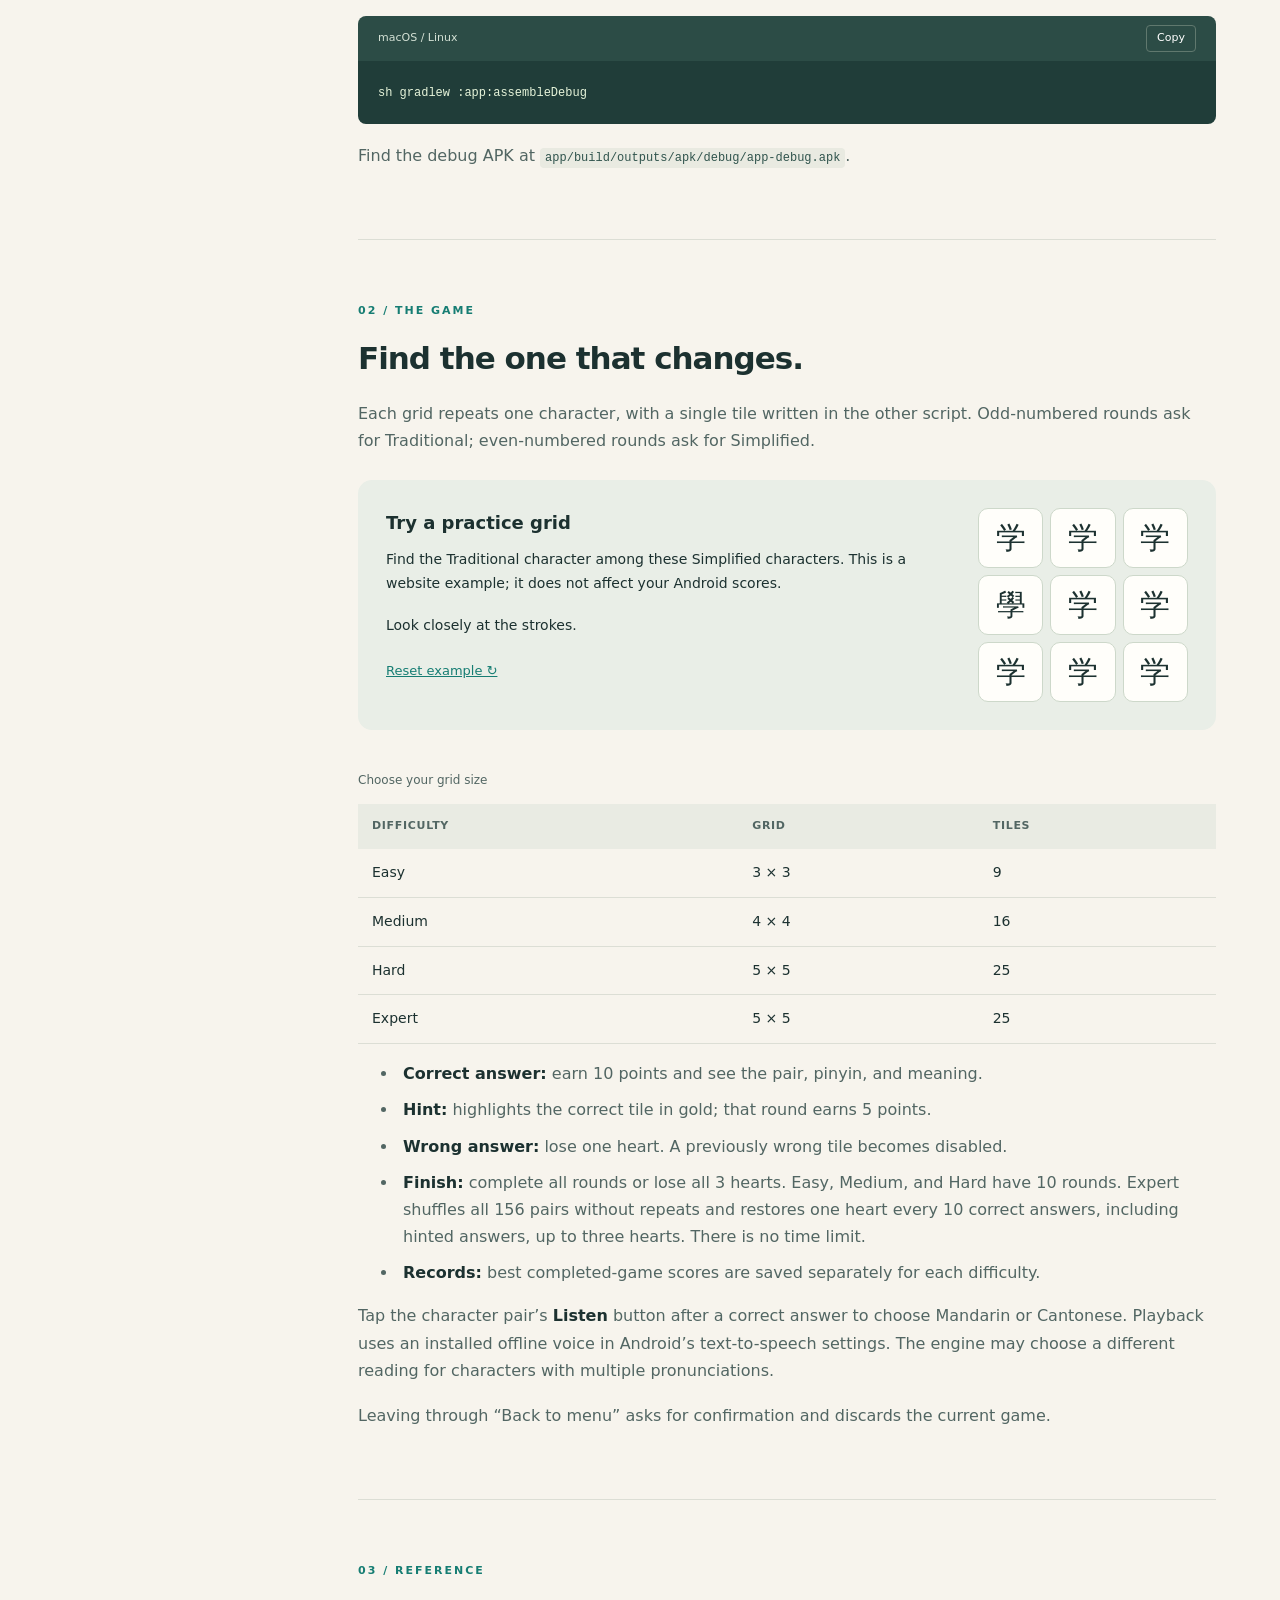
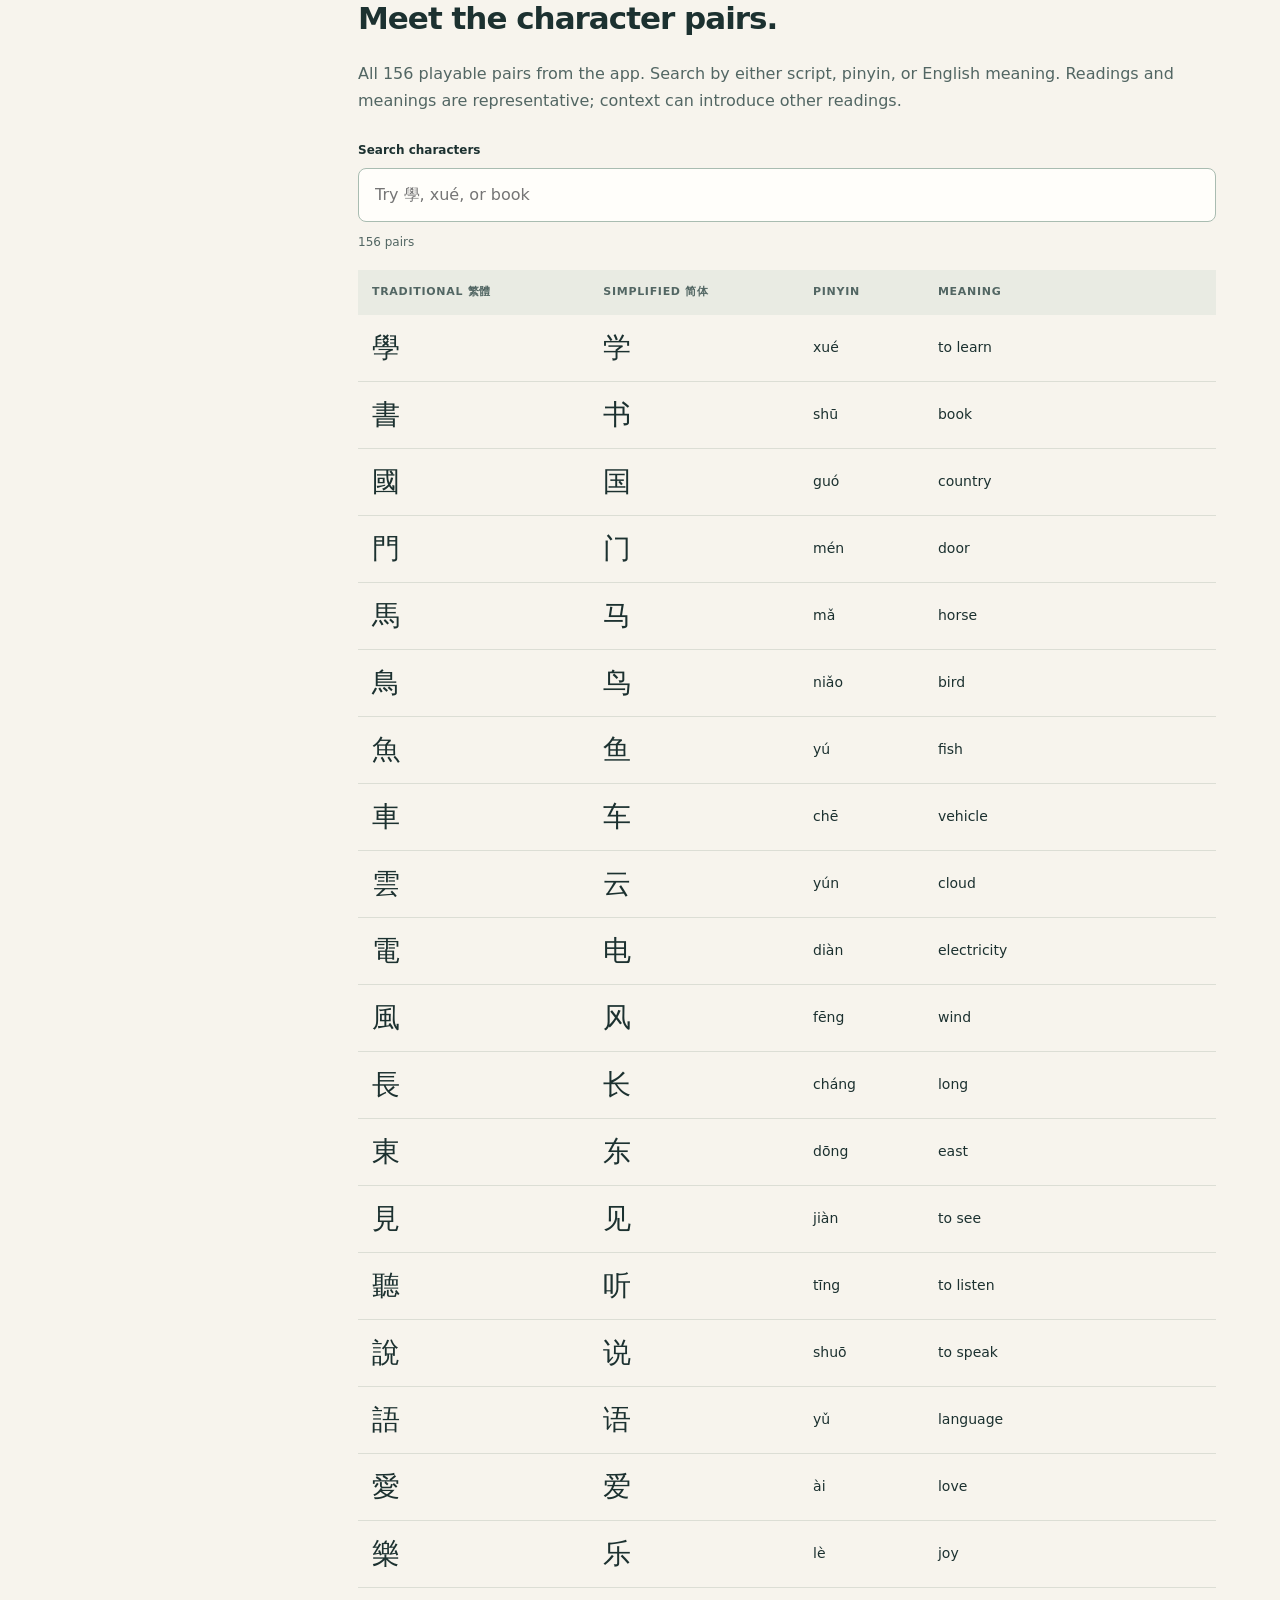
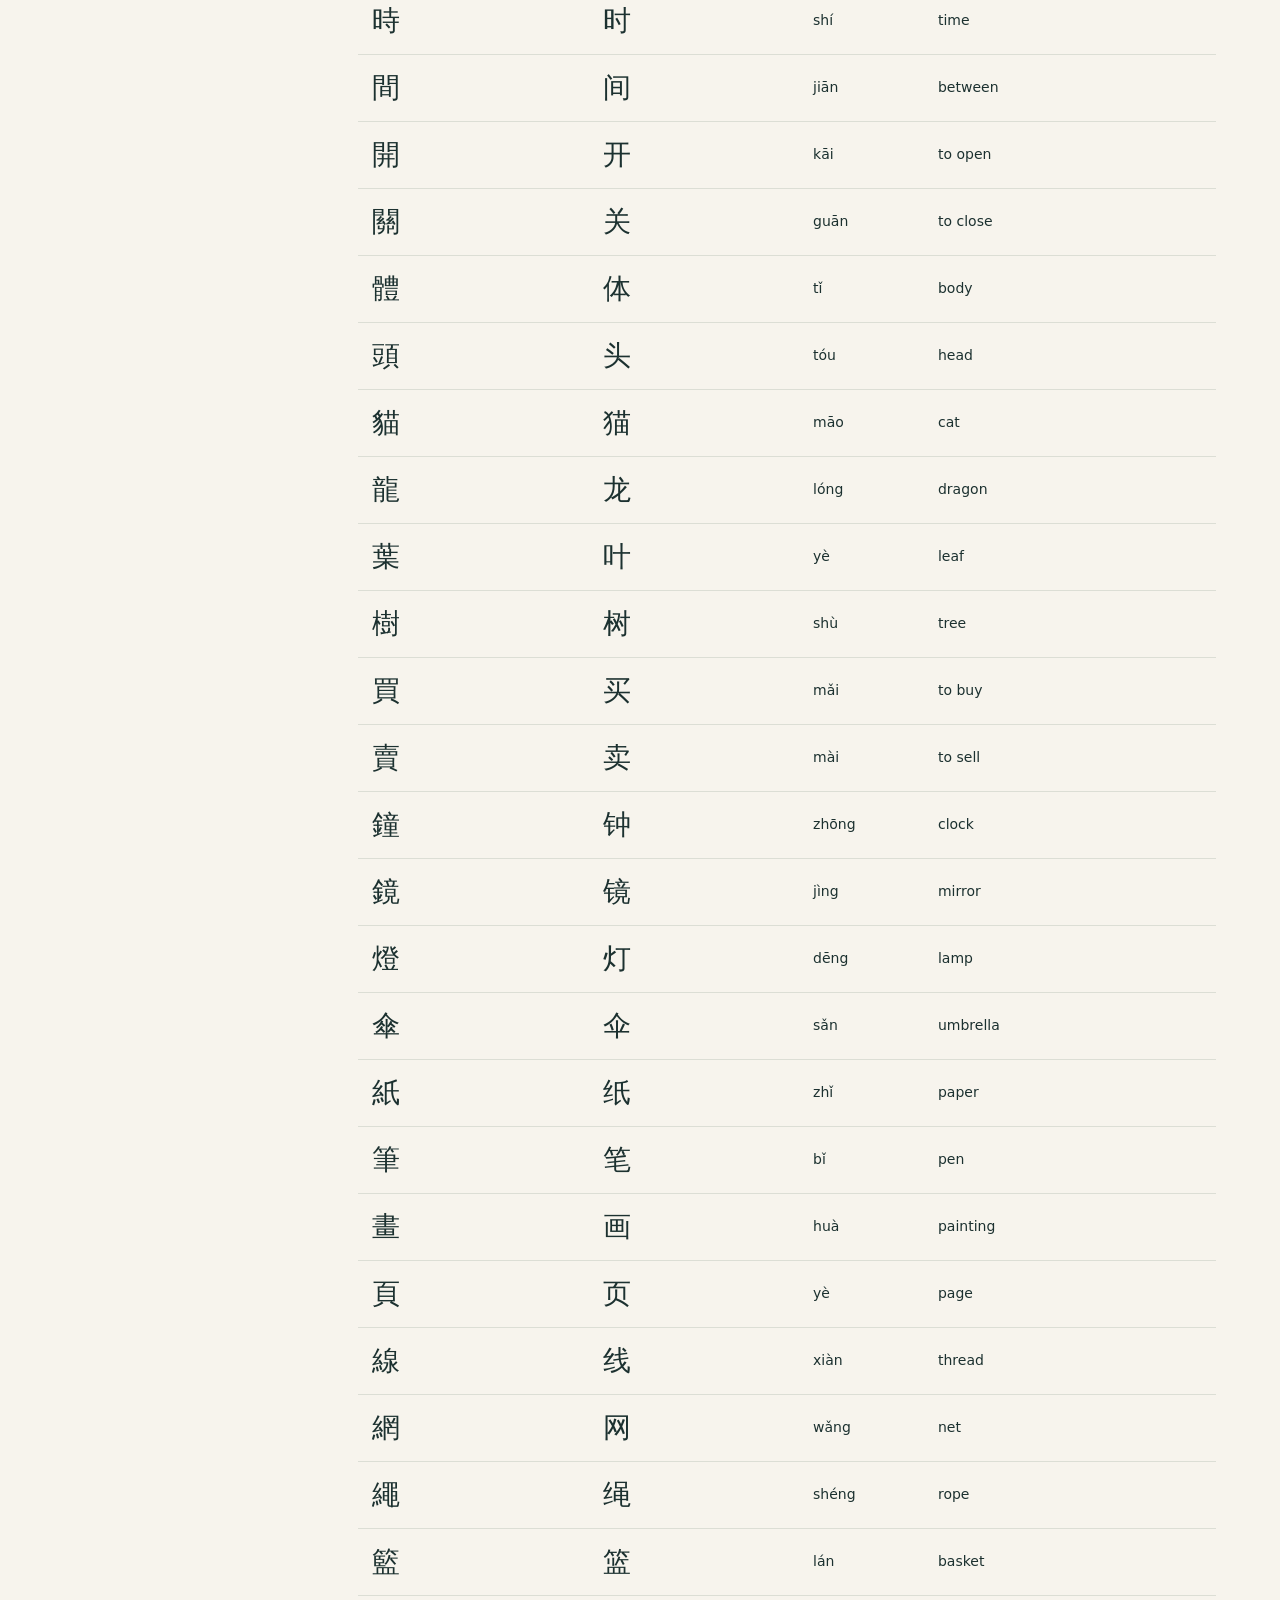
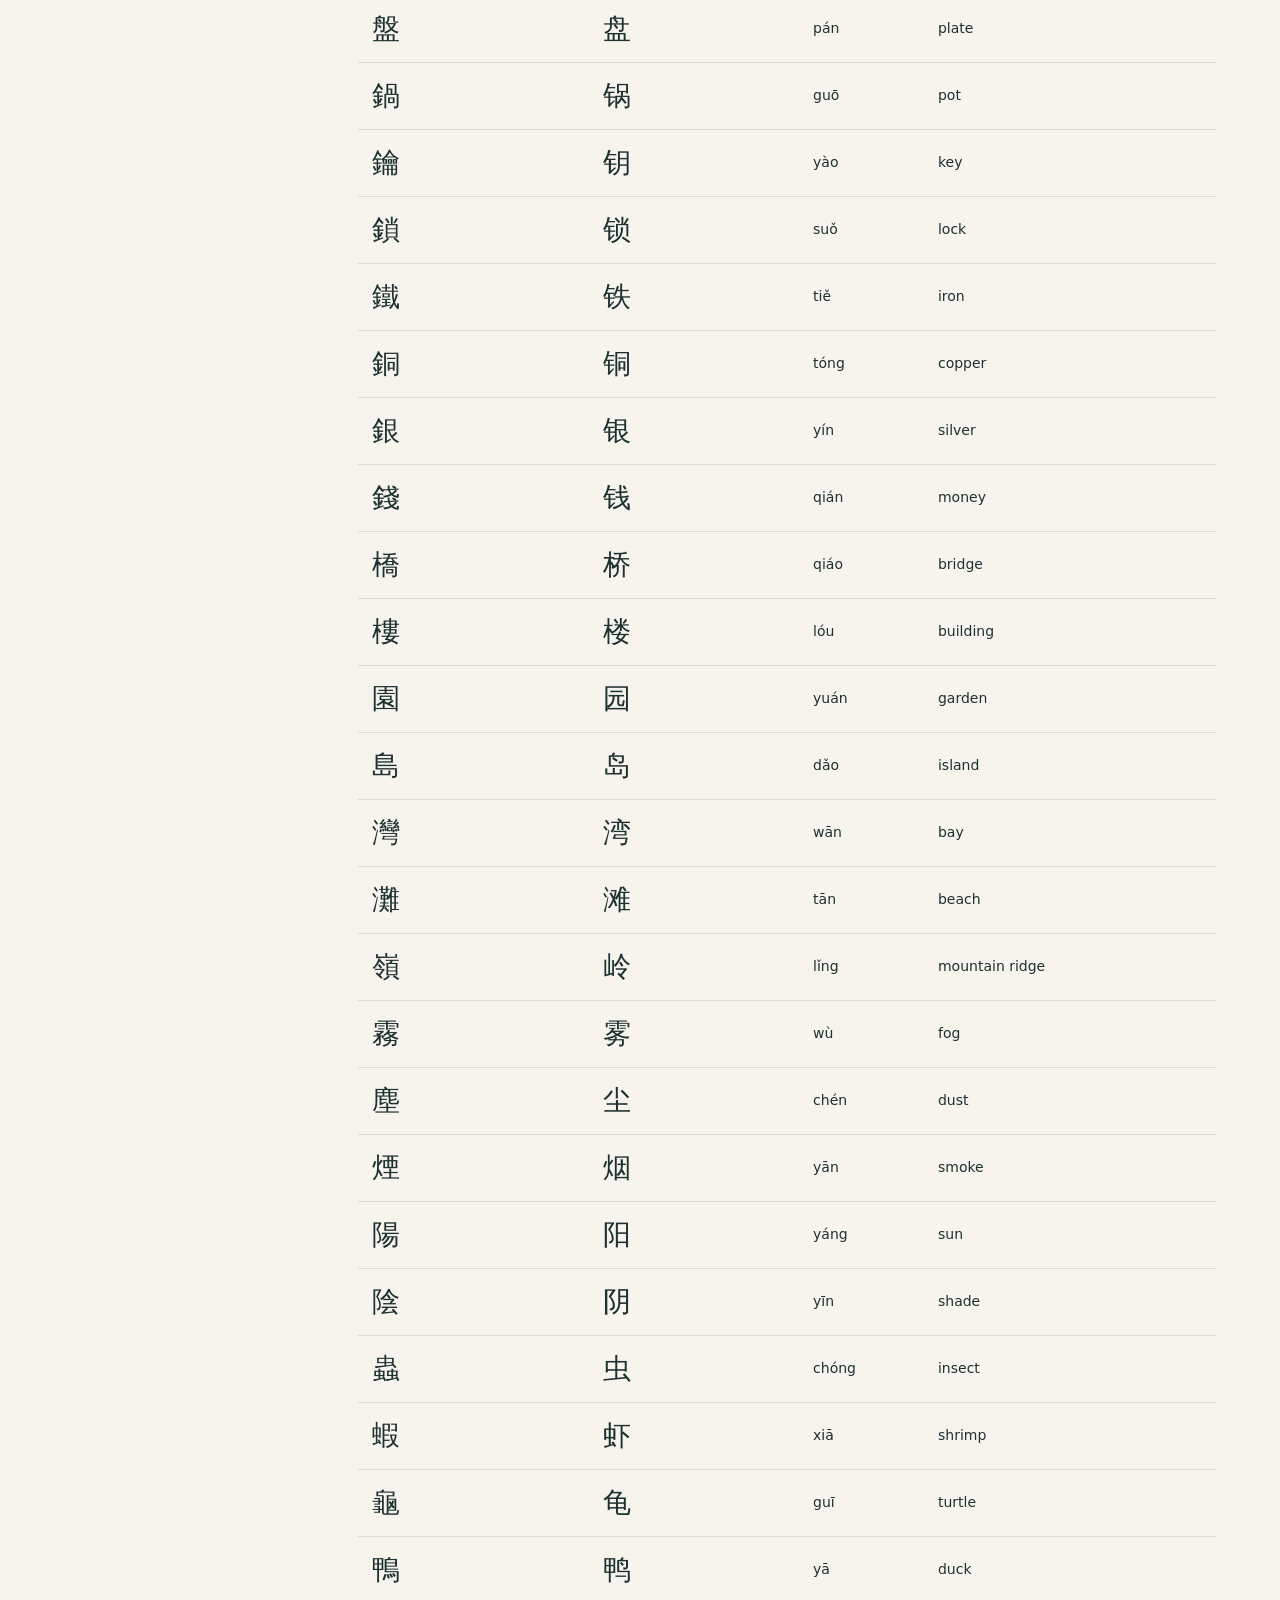
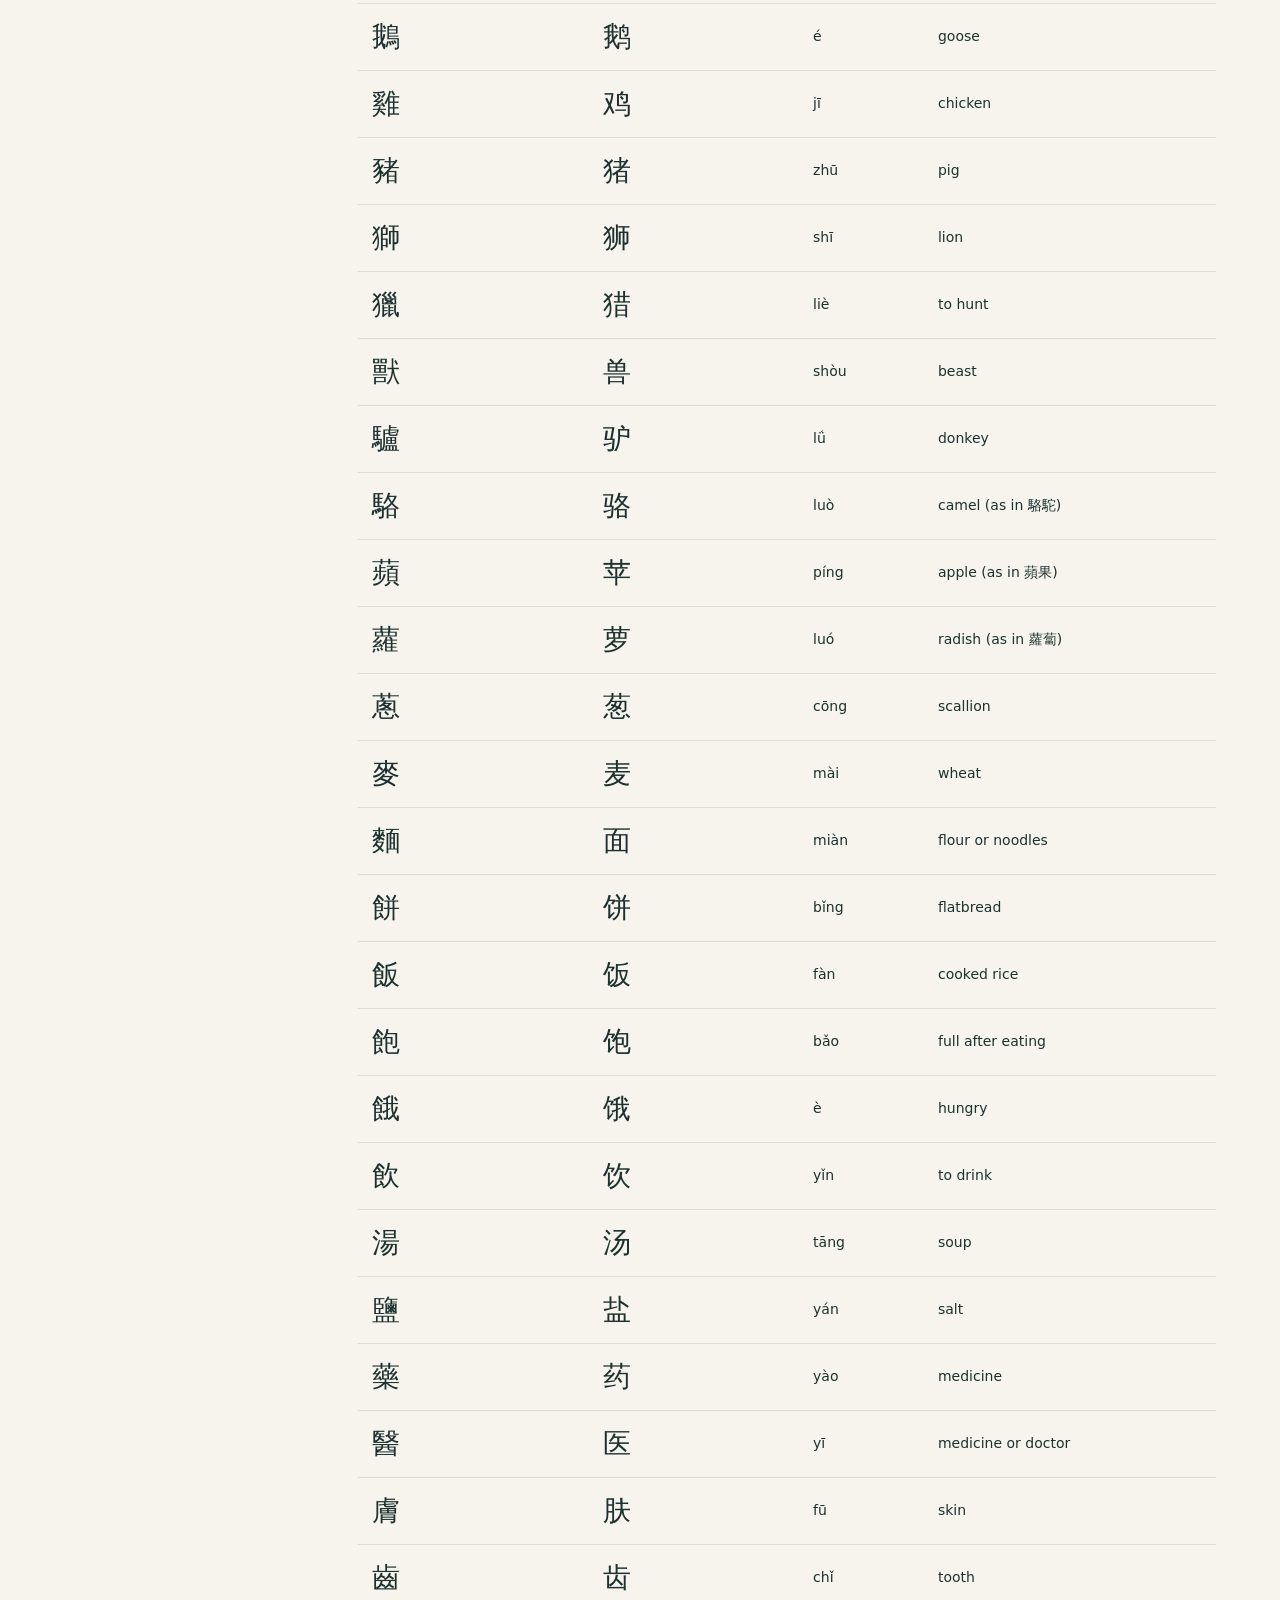
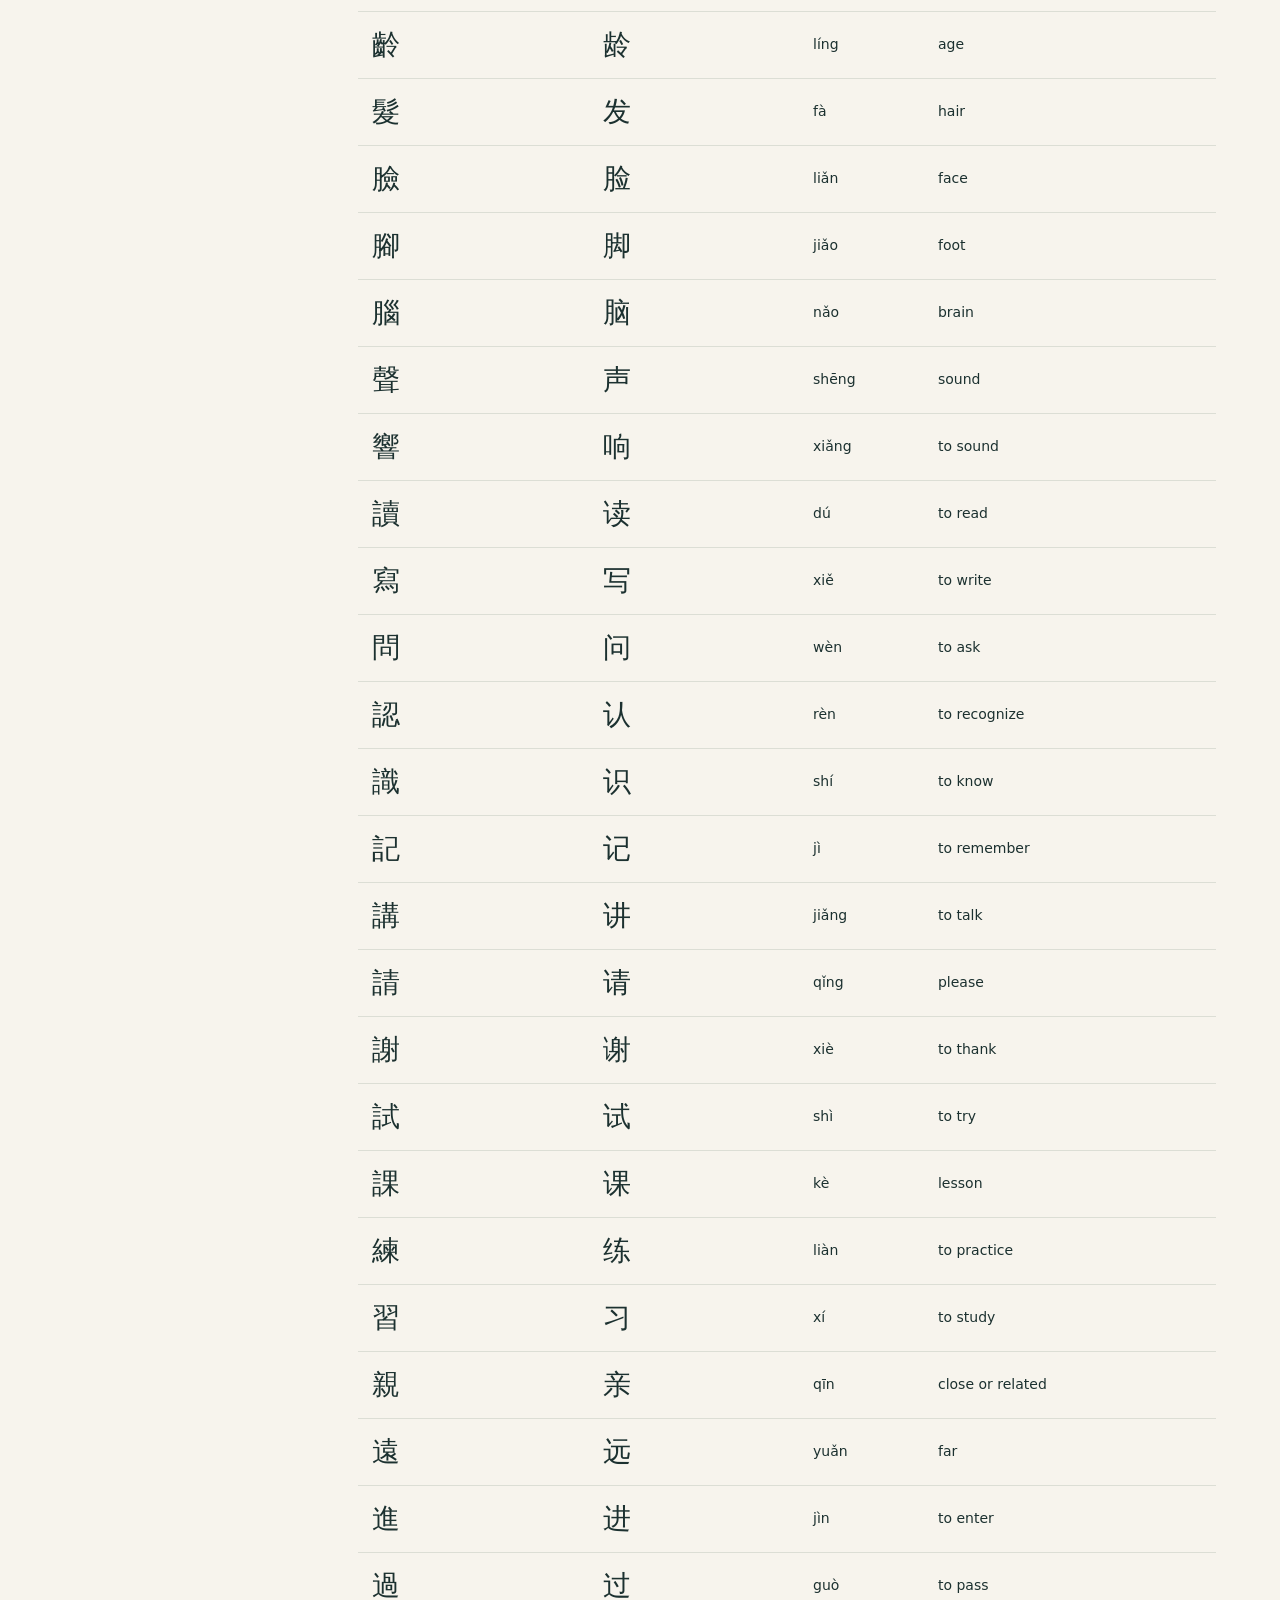
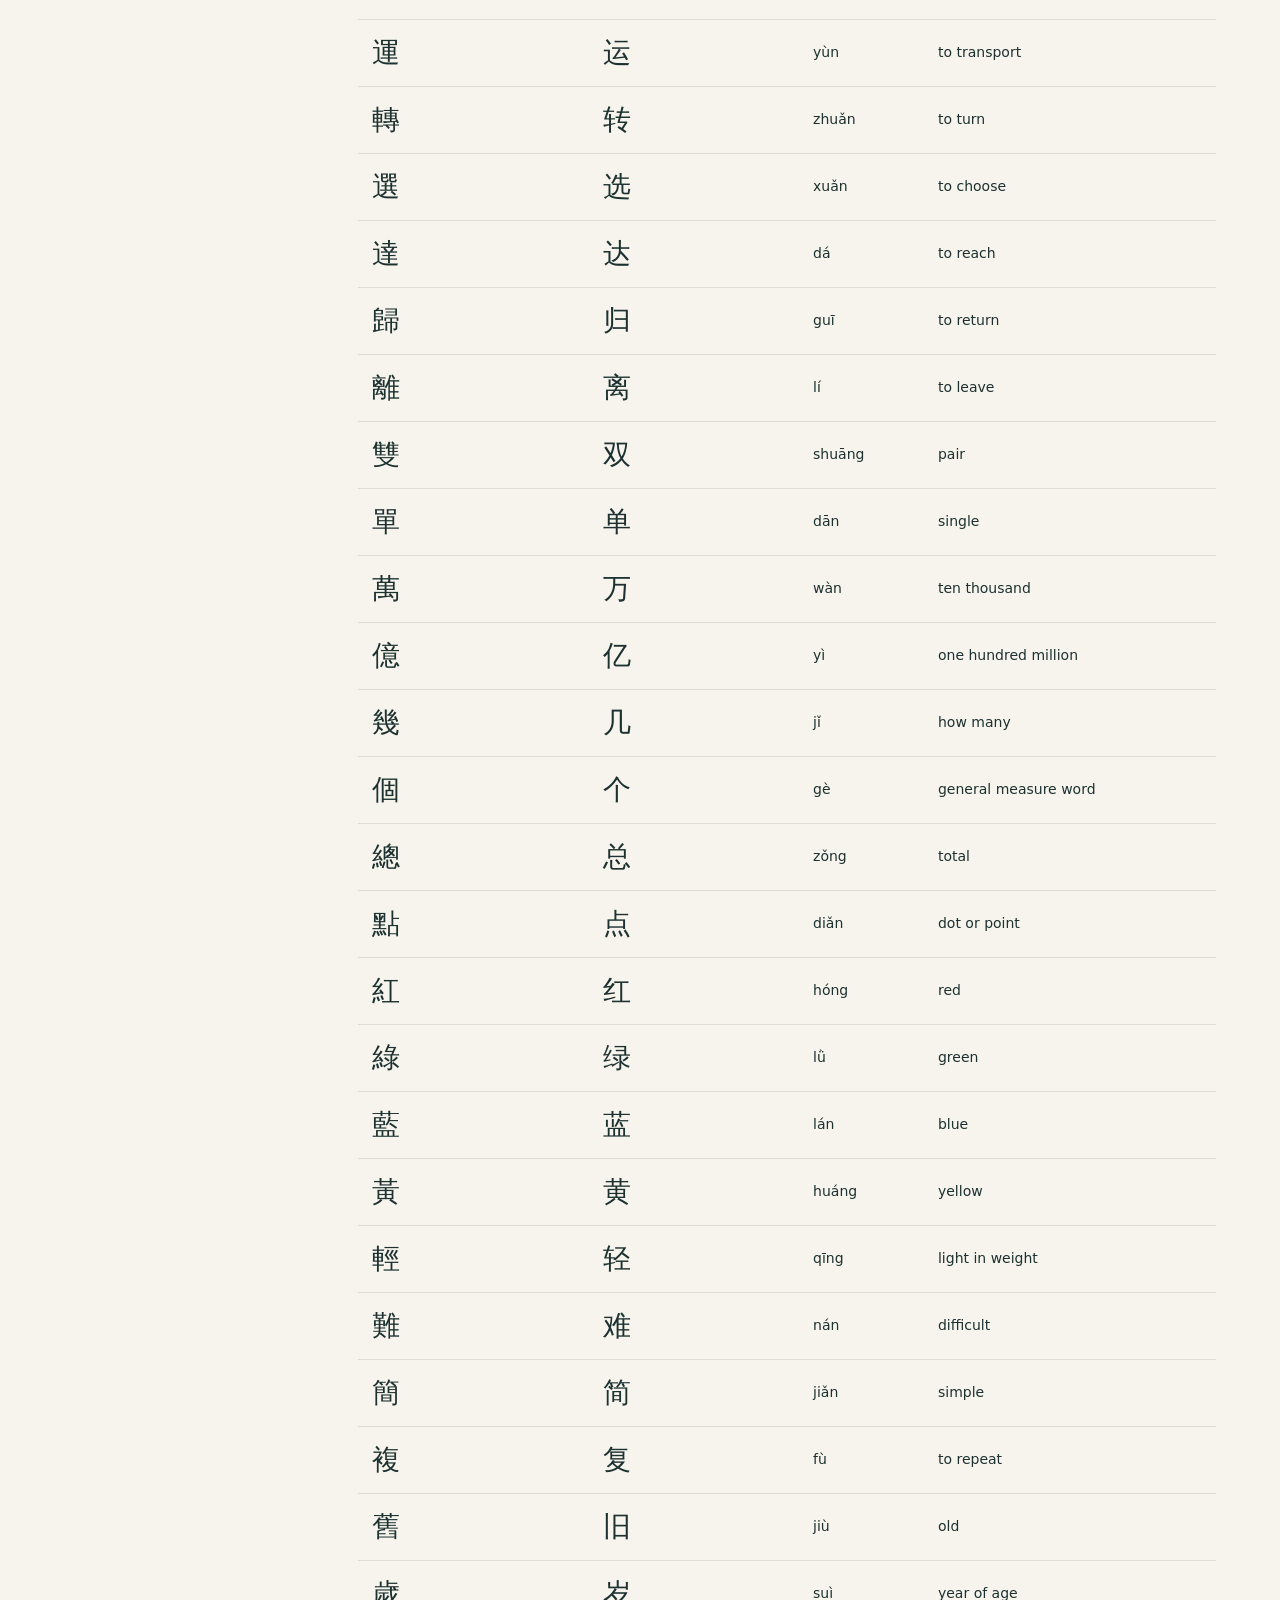
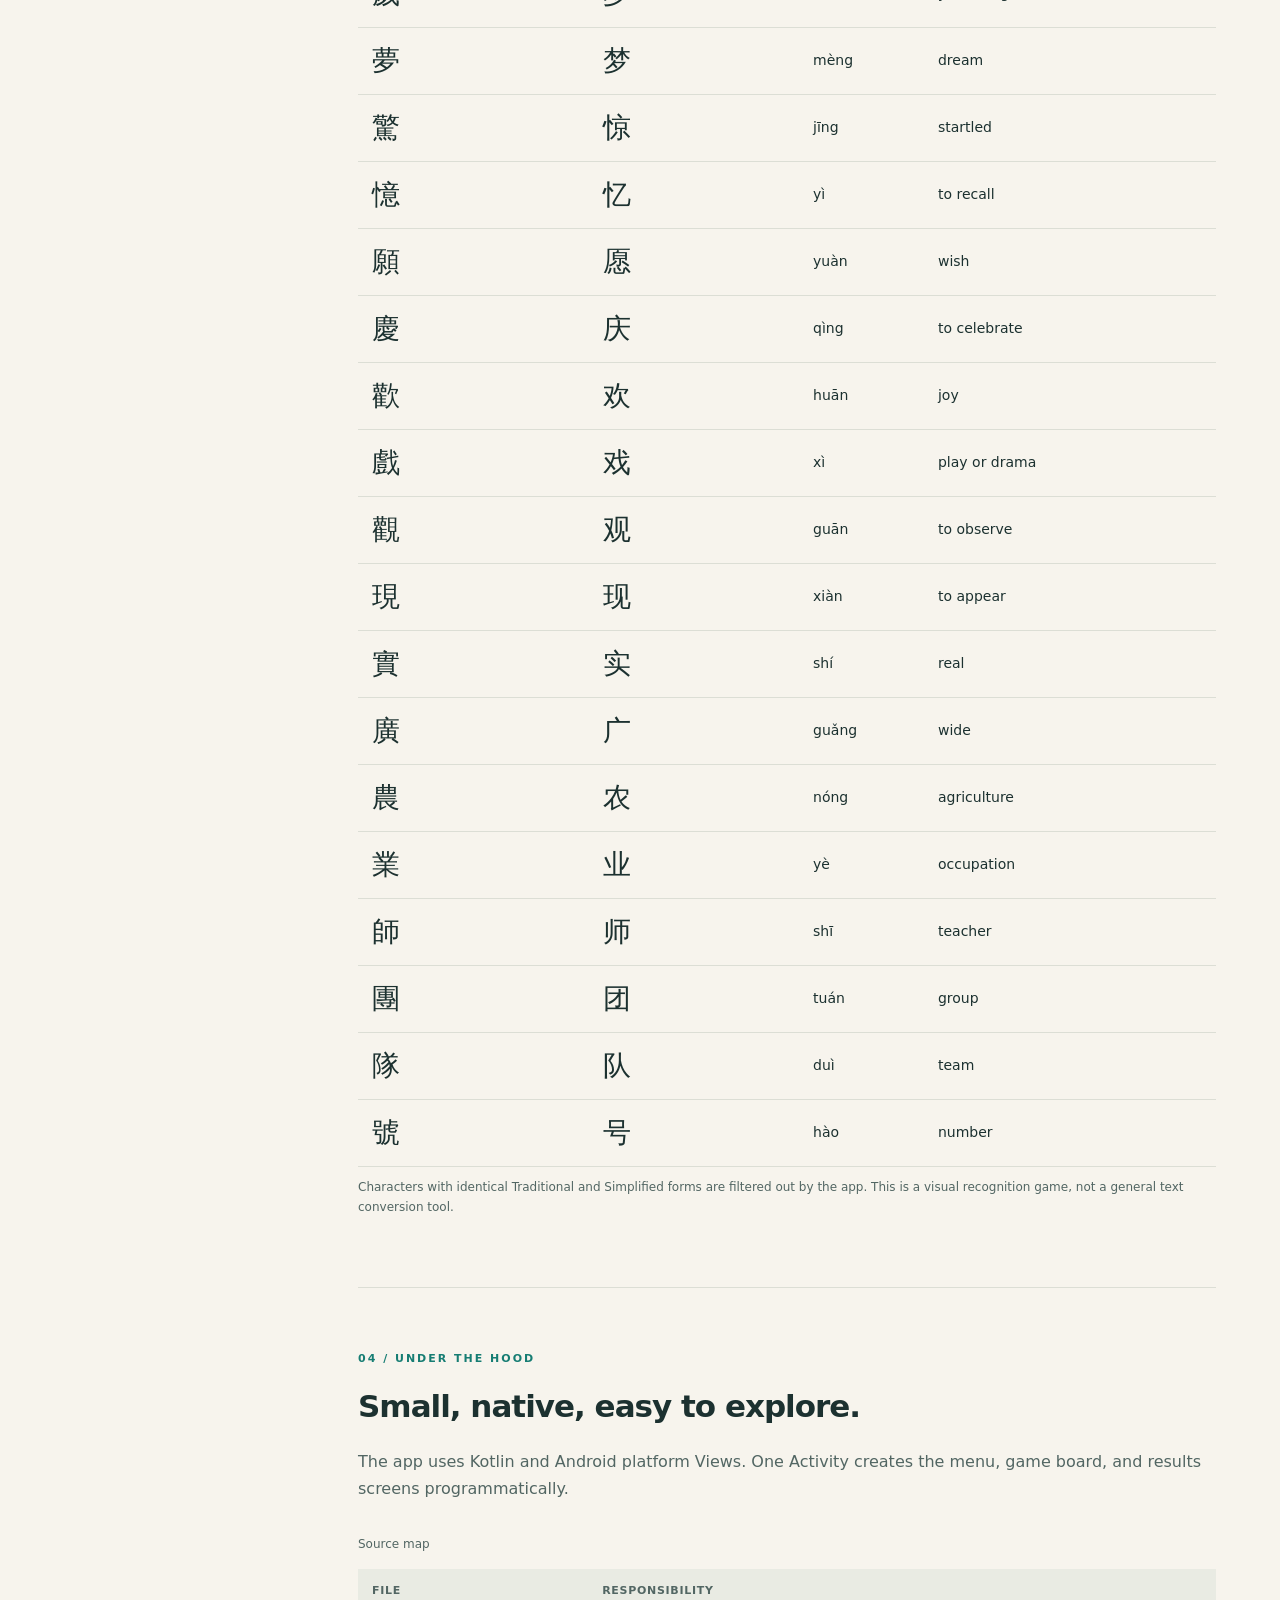
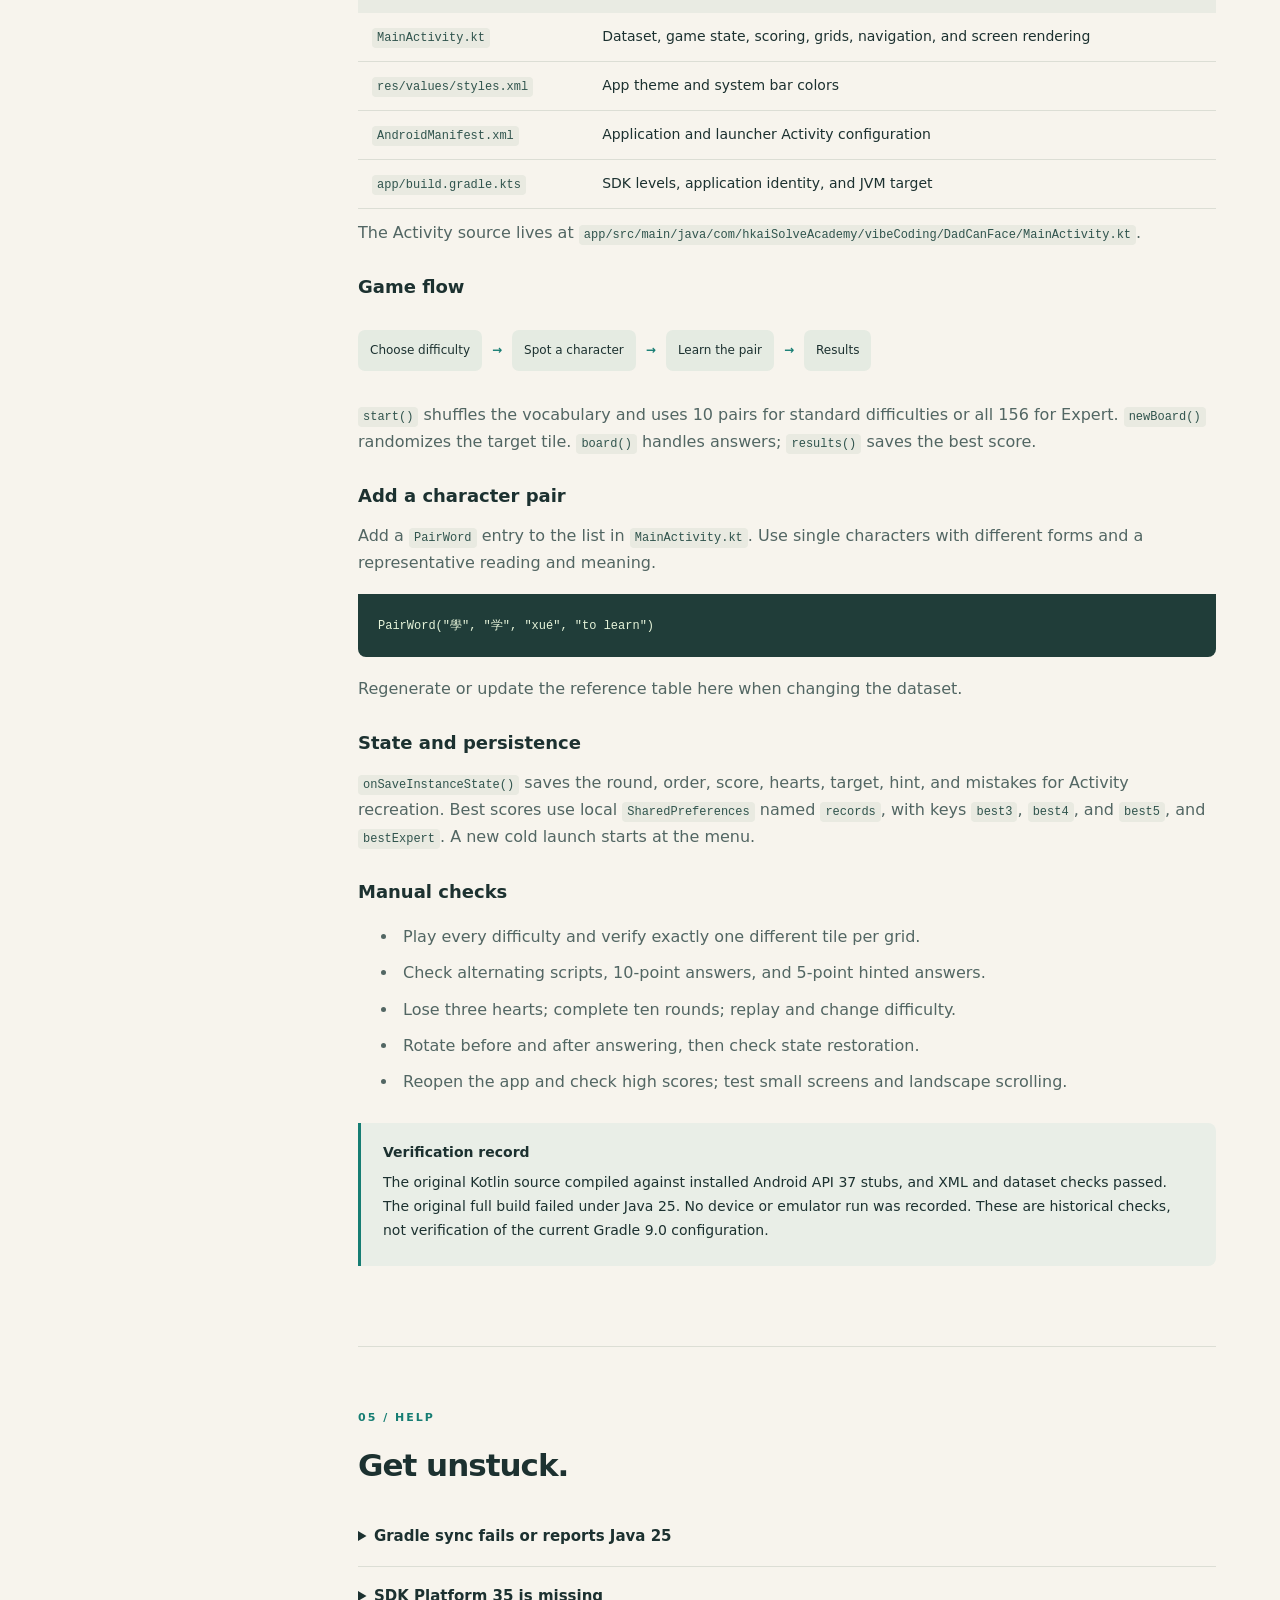
==== commit 8b272ac1: "Set new application ID and launcher artwork for v1.2" ====
--- a/doc/index.html
+++ b/doc/index.html
@@ -166,7 +166,7 @@
 <tr><td lang="zh-Hant">團</td><td lang="zh-Hans">团</td><td>tuán</td><td>group</td></tr>
 <tr><td lang="zh-Hant">隊</td><td lang="zh-Hans">队</td><td>duì</td><td>team</td></tr>
 <tr><td lang="zh-Hant">號</td><td lang="zh-Hans">号</td><td>hào</td><td>number</td></tr></tbody></table></div><p id="no-results" hidden>No matching pairs. Try another character or meaning.</p><p class="small">Characters with identical Traditional and Simplified forms are filtered out by the app. This is a visual recognition game, not a general text conversion tool.</p></section>
-<section id="development"><p class="eyebrow">04 / UNDER THE HOOD</p><h2>Small, native, easy to explore.</h2><p>The app uses Kotlin and Android platform Views. One Activity creates the menu, game board, and results screens programmatically.</p><div class="table-wrap"><table><caption>Source map</caption><thead><tr><th>File</th><th>Responsibility</th></tr></thead><tbody><tr><td><code>MainActivity.kt</code></td><td>Dataset, game state, scoring, grids, navigation, and screen rendering</td></tr><tr><td><code>res/values/styles.xml</code></td><td>App theme and system bar colors</td></tr><tr><td><code>AndroidManifest.xml</code></td><td>Application and launcher Activity configuration</td></tr><tr><td><code>app/build.gradle.kts</code></td><td>SDK levels, application identity, and JVM target</td></tr></tbody></table></div><p>The Activity source lives at <code>app/src/main/java/com/hanzispot/game/MainActivity.kt</code>.</p><h3>Game flow</h3><div class="flow"><span>Choose difficulty</span><b>→</b><span>Spot a character</span><b>→</b><span>Learn the pair</span><b>→</b><span>Results</span></div><p><code>start()</code> shuffles the vocabulary and uses 10 pairs for standard difficulties or all 156 for Expert. <code>newBoard()</code> randomizes the target tile. <code>board()</code> handles answers; <code>results()</code> saves the best score.</p><h3>Add a character pair</h3><p>Add a <code>PairWord</code> entry to the list in <code>MainActivity.kt</code>. Use single characters with different forms and a representative reading and meaning.</p><pre><code>PairWord("學", "学", "xué", "to learn")</code></pre><p>Regenerate or update the reference table here when changing the dataset.</p><h3>State and persistence</h3><p><code>onSaveInstanceState()</code> saves the round, order, score, hearts, target, hint, and mistakes for Activity recreation. Best scores use local <code>SharedPreferences</code> named <code>records</code>, with keys <code>best3</code>, <code>best4</code>, and <code>best5</code>, and <code>bestExpert</code>. A new cold launch starts at the menu.</p><h3>Manual checks</h3><ul><li>Play every difficulty and verify exactly one different tile per grid.</li><li>Check alternating scripts, 10-point answers, and 5-point hinted answers.</li><li>Lose three hearts; complete ten rounds; replay and change difficulty.</li><li>Rotate before and after answering, then check state restoration.</li><li>Reopen the app and check high scores; test small screens and landscape scrolling.</li></ul><div class="callout neutral"><strong>Verification record</strong><p>The original Kotlin source compiled against installed Android API 37 stubs, and XML and dataset checks passed. The original full build failed under Java 25. No device or emulator run was recorded. These are historical checks, not verification of the current Gradle 9.0 configuration.</p></div></section>
+<section id="development"><p class="eyebrow">04 / UNDER THE HOOD</p><h2>Small, native, easy to explore.</h2><p>The app uses Kotlin and Android platform Views. One Activity creates the menu, game board, and results screens programmatically.</p><div class="table-wrap"><table><caption>Source map</caption><thead><tr><th>File</th><th>Responsibility</th></tr></thead><tbody><tr><td><code>MainActivity.kt</code></td><td>Dataset, game state, scoring, grids, navigation, and screen rendering</td></tr><tr><td><code>res/values/styles.xml</code></td><td>App theme and system bar colors</td></tr><tr><td><code>AndroidManifest.xml</code></td><td>Application and launcher Activity configuration</td></tr><tr><td><code>app/build.gradle.kts</code></td><td>SDK levels, application identity, and JVM target</td></tr></tbody></table></div><p>The Activity source lives at <code>app/src/main/java/com/hkaiSolveAcademy/vibeCoding/DadCanFace/MainActivity.kt</code>.</p><h3>Game flow</h3><div class="flow"><span>Choose difficulty</span><b>→</b><span>Spot a character</span><b>→</b><span>Learn the pair</span><b>→</b><span>Results</span></div><p><code>start()</code> shuffles the vocabulary and uses 10 pairs for standard difficulties or all 156 for Expert. <code>newBoard()</code> randomizes the target tile. <code>board()</code> handles answers; <code>results()</code> saves the best score.</p><h3>Add a character pair</h3><p>Add a <code>PairWord</code> entry to the list in <code>MainActivity.kt</code>. Use single characters with different forms and a representative reading and meaning.</p><pre><code>PairWord("學", "学", "xué", "to learn")</code></pre><p>Regenerate or update the reference table here when changing the dataset.</p><h3>State and persistence</h3><p><code>onSaveInstanceState()</code> saves the round, order, score, hearts, target, hint, and mistakes for Activity recreation. Best scores use local <code>SharedPreferences</code> named <code>records</code>, with keys <code>best3</code>, <code>best4</code>, and <code>best5</code>, and <code>bestExpert</code>. A new cold launch starts at the menu.</p><h3>Manual checks</h3><ul><li>Play every difficulty and verify exactly one different tile per grid.</li><li>Check alternating scripts, 10-point answers, and 5-point hinted answers.</li><li>Lose three hearts; complete ten rounds; replay and change difficulty.</li><li>Rotate before and after answering, then check state restoration.</li><li>Reopen the app and check high scores; test small screens and landscape scrolling.</li></ul><div class="callout neutral"><strong>Verification record</strong><p>The original Kotlin source compiled against installed Android API 37 stubs, and XML and dataset checks passed. The original full build failed under Java 25. No device or emulator run was recorded. These are historical checks, not verification of the current Gradle 9.0 configuration.</p></div></section>
 <section id="troubleshooting"><p class="eyebrow">05 / HELP</p><h2>Get unstuck.</h2><details><summary>Gradle sync fails or reports Java 25</summary><p>Check your Gradle JDK, not only the IDE runtime. For the original Gradle 8.11.1 configuration, choose JDK 17 or 21. The current Desktop wrapper is Gradle 9.0; see the configuration note above before changing versions.</p></details><details><summary>SDK Platform 35 is missing</summary><p>Open Android Studio’s SDK Manager and install Android SDK Platform 35. Ensure <code>local.properties</code> points to your local SDK, or set <code>ANDROID_HOME</code>. Do not commit machine-specific SDK paths.</p></details><details><summary>No device is available</summary><p>Create an Android Virtual Device in Device Manager, or connect a phone with USB debugging enabled and approve its debugging prompt. Use API 23 or newer.</p></details><details><summary>The website does not load at /doc</summary><p>This folder is a static site. Serve the project root to visit <code>/doc/</code>, or open <code>doc/index.html</code> directly. For GitHub Pages, select a branch and the <code>/docs</code> folder as the publishing source in the repository’s Pages settings. Pushing files alone does not enable Pages.</p></details></section>
 <section id="privacy"><p class="eyebrow">06 / ON YOUR DEVICE</p><h2>Play offline. Keep scores local.</h2><p>The current app manifest requests no network permission. Gameplay needs no account, advertising service, or remote backend. Best scores stay in the app’s local preferences.</p><p>Android system backup may include application data because backup is enabled in the manifest. Clearing app data resets local preferences; system restore behavior depends on the device’s backup settings.</p><p class="small">This documentation uses no external fonts, trackers, or JavaScript dependencies. The practice grid is temporary and does not save results.</p></section>
 <footer><span class="brand">漢 / 汉 &nbsp; Hanzi Spot</span><span>Made for curious eyes. Built with Kotlin.</span><a href="#overview">Back to top ↑</a></footer></main></div><div id="copy-status" class="sr-only" role="status"></div></body></html>
